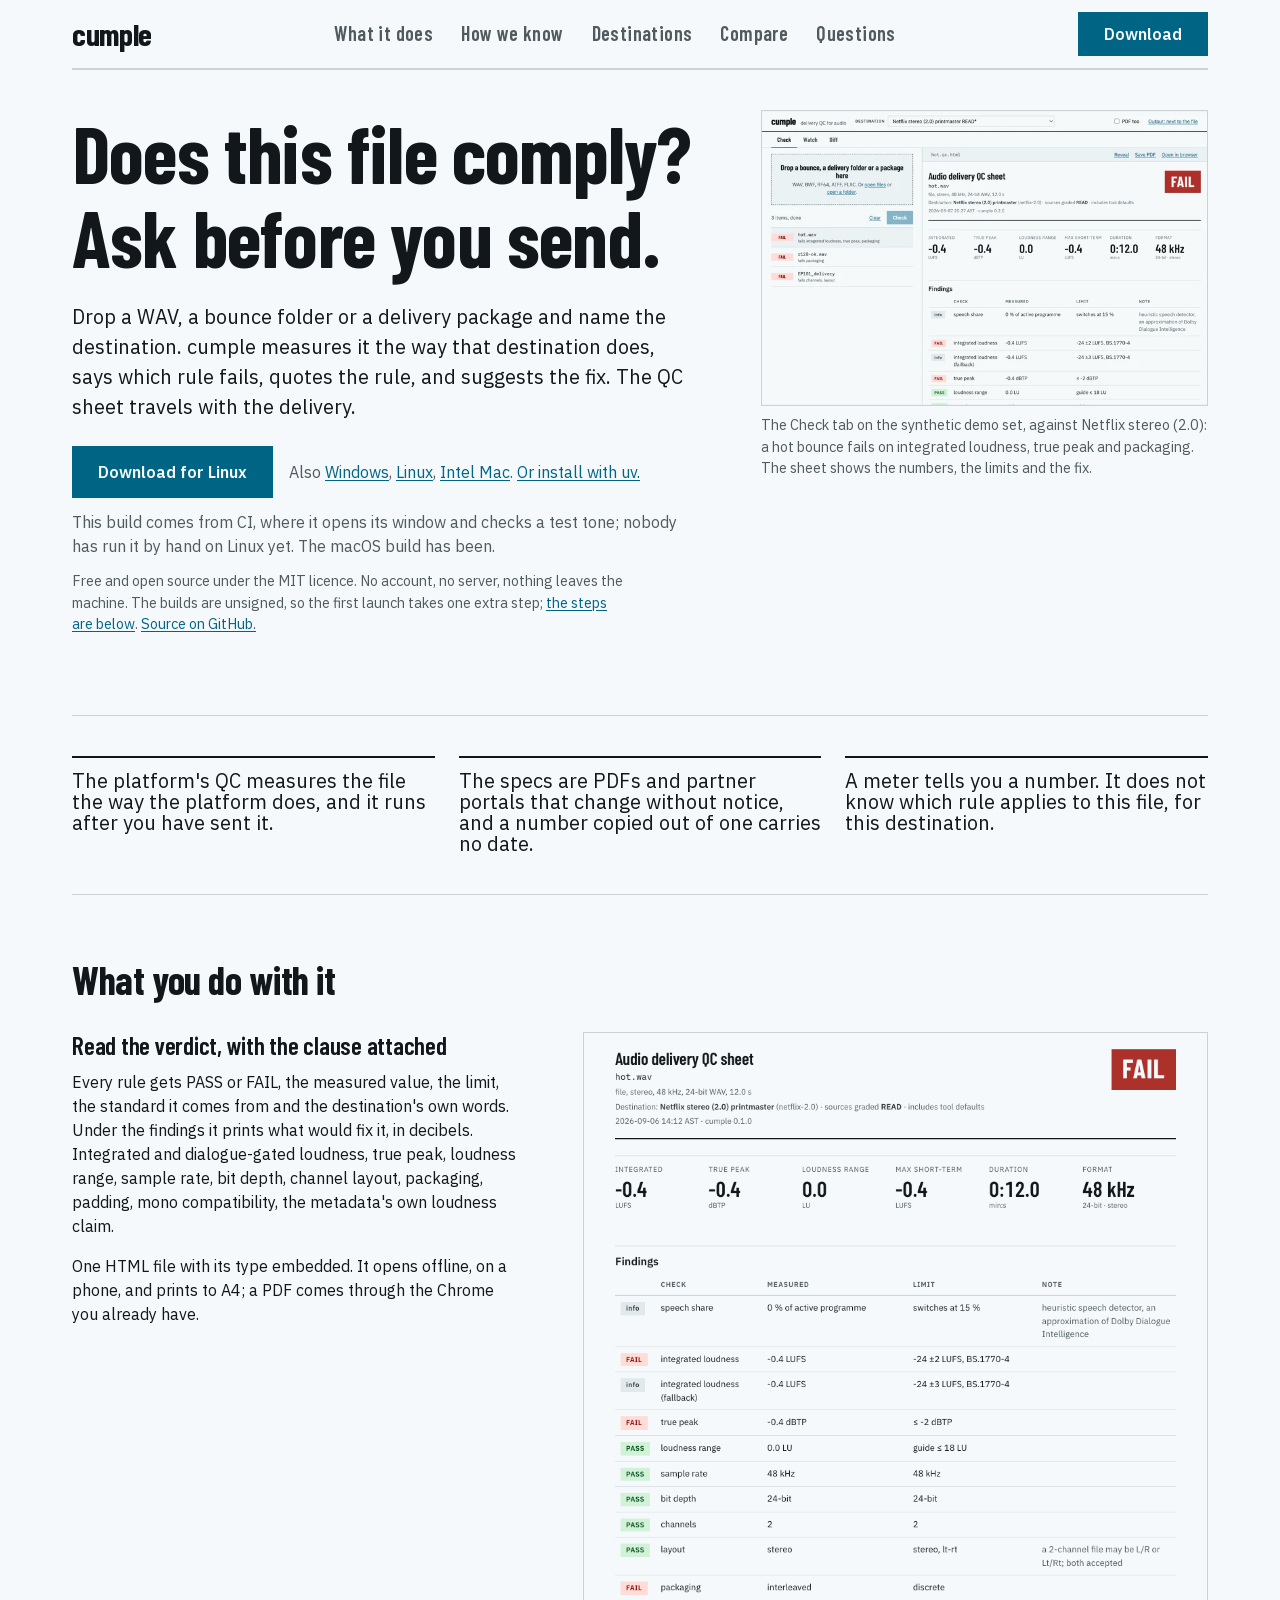
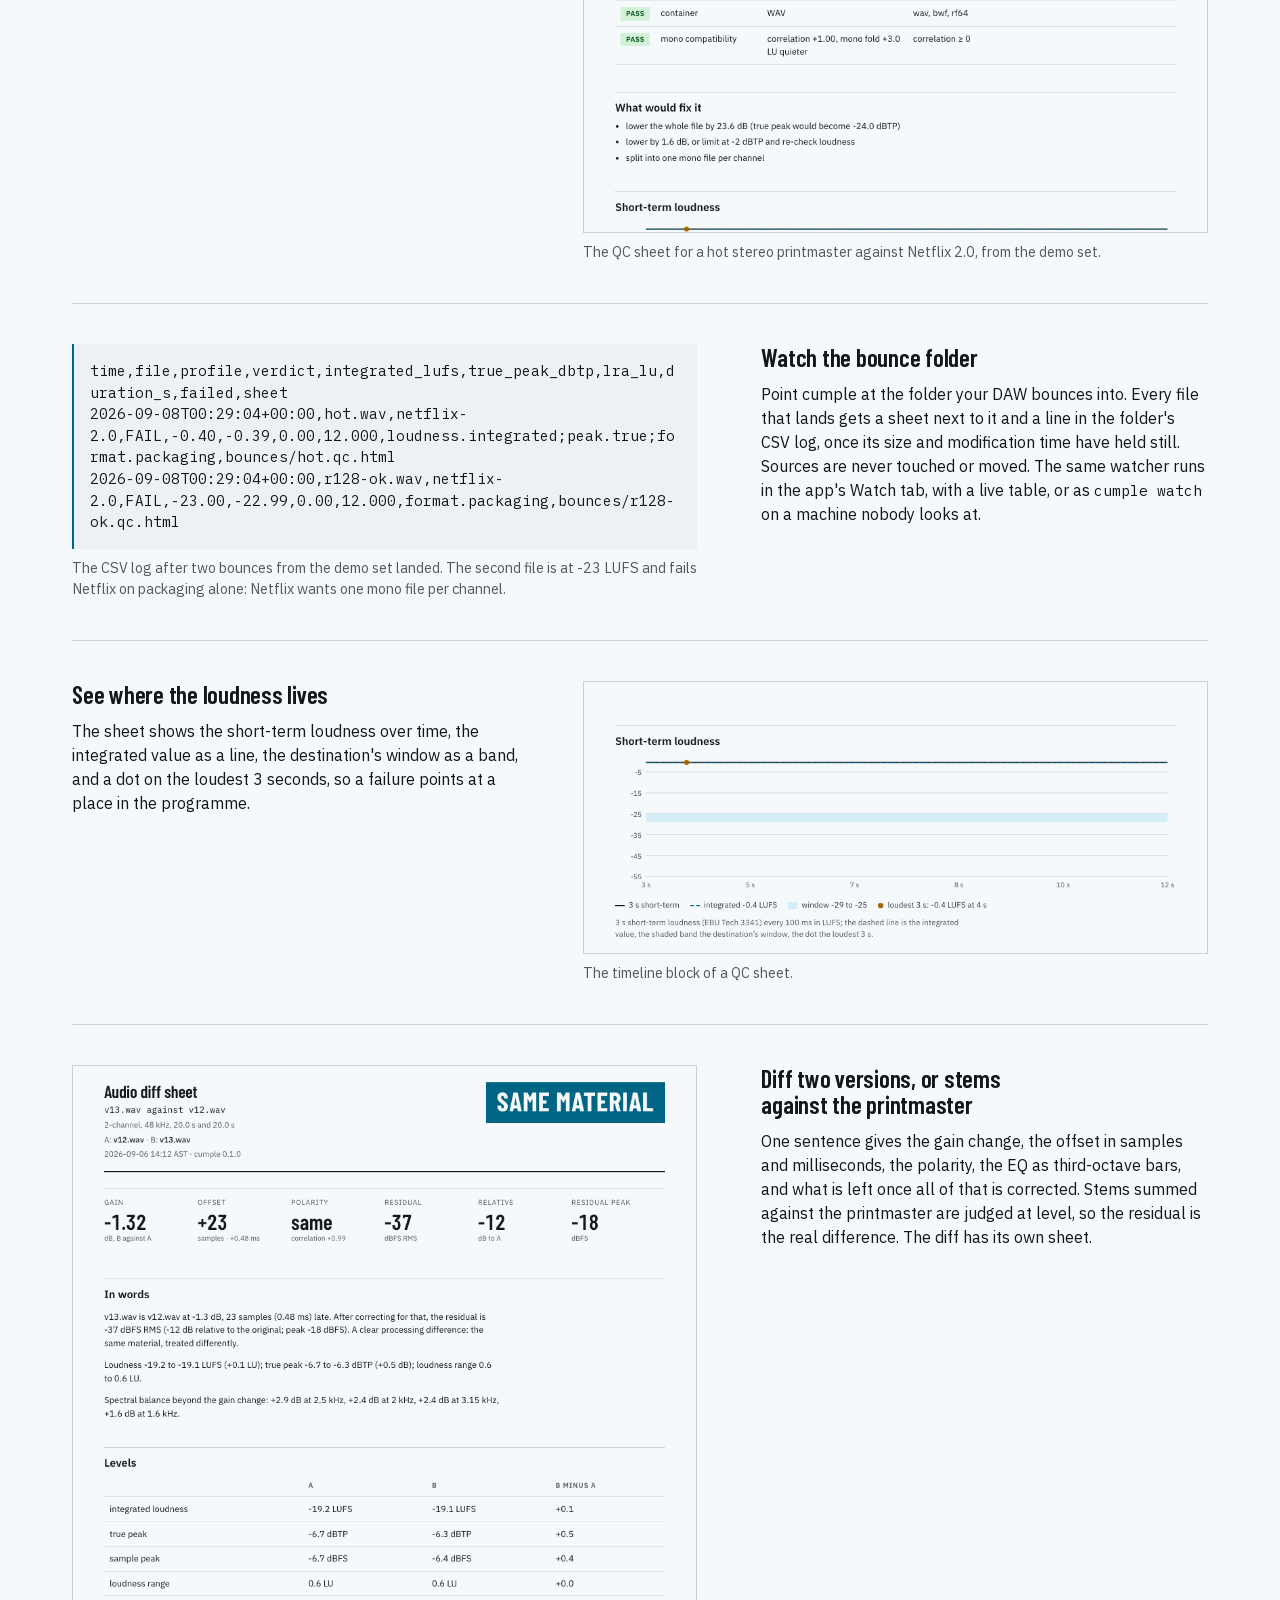
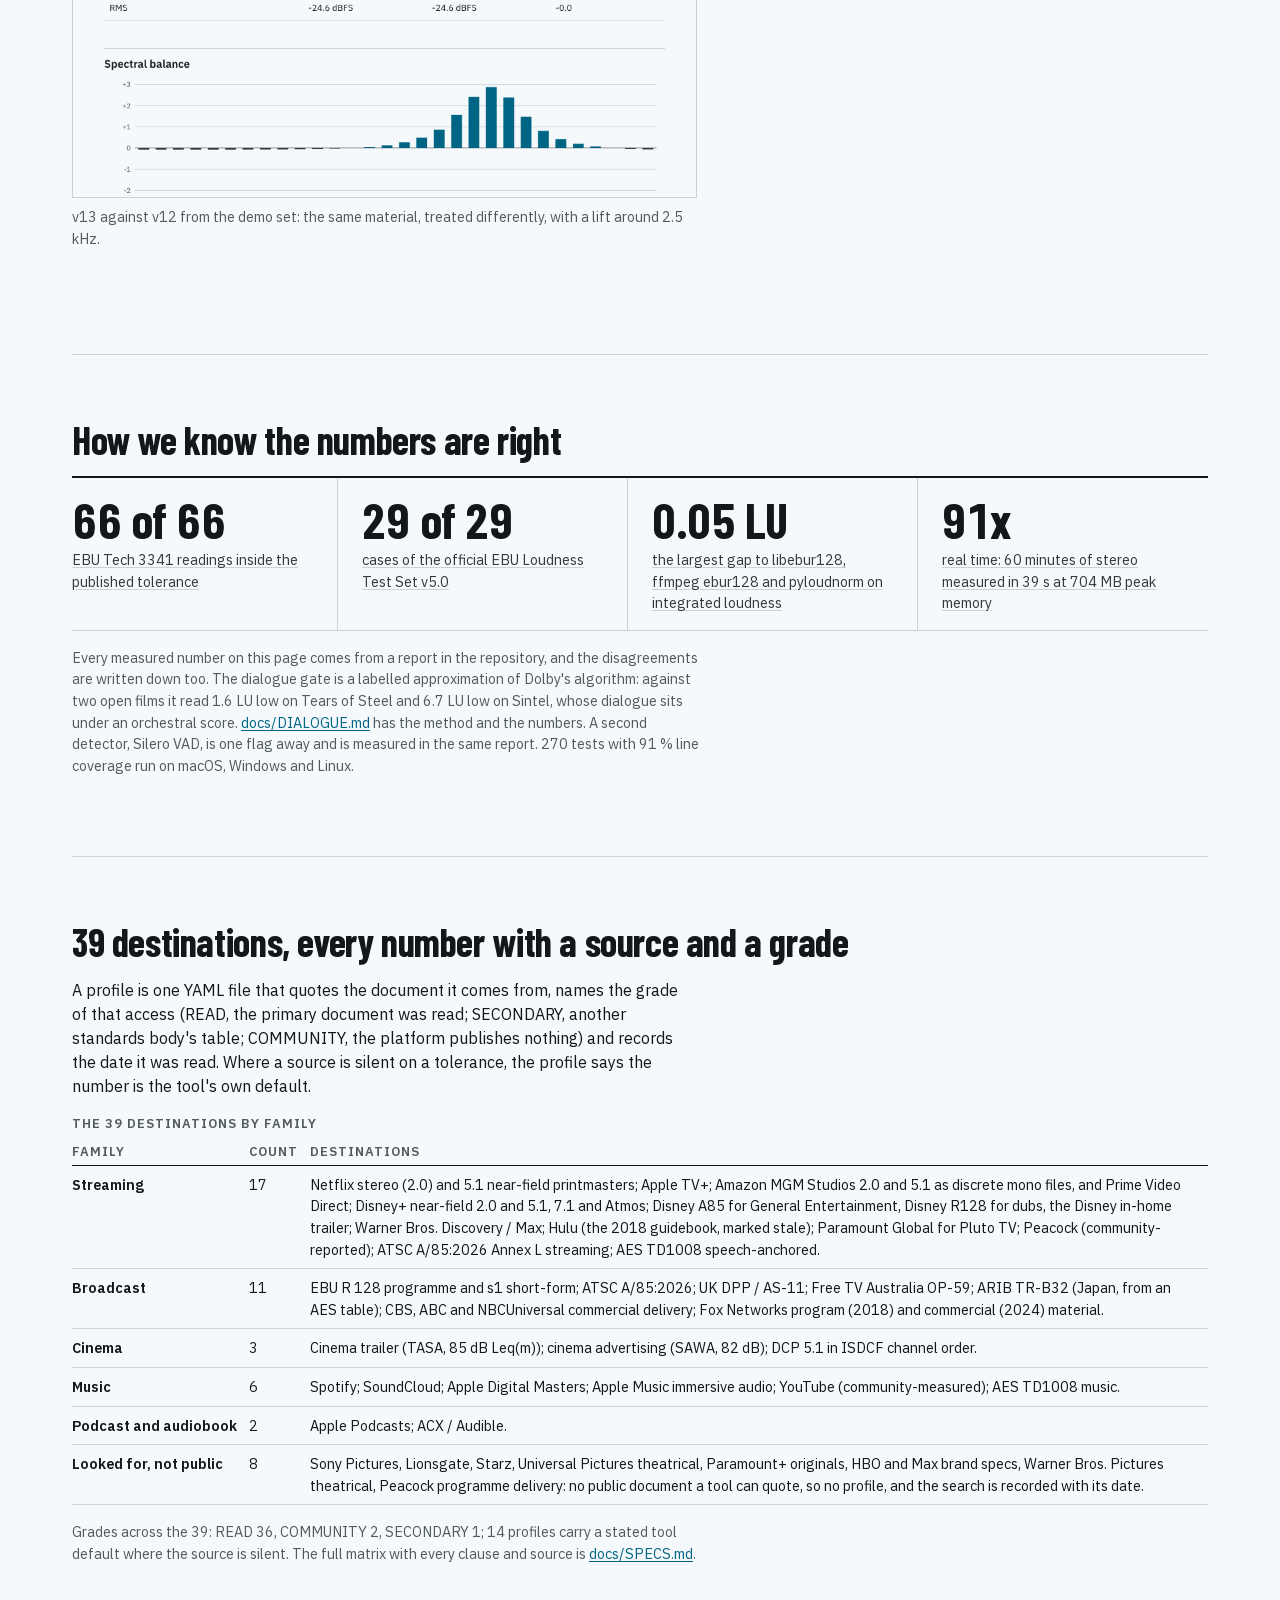
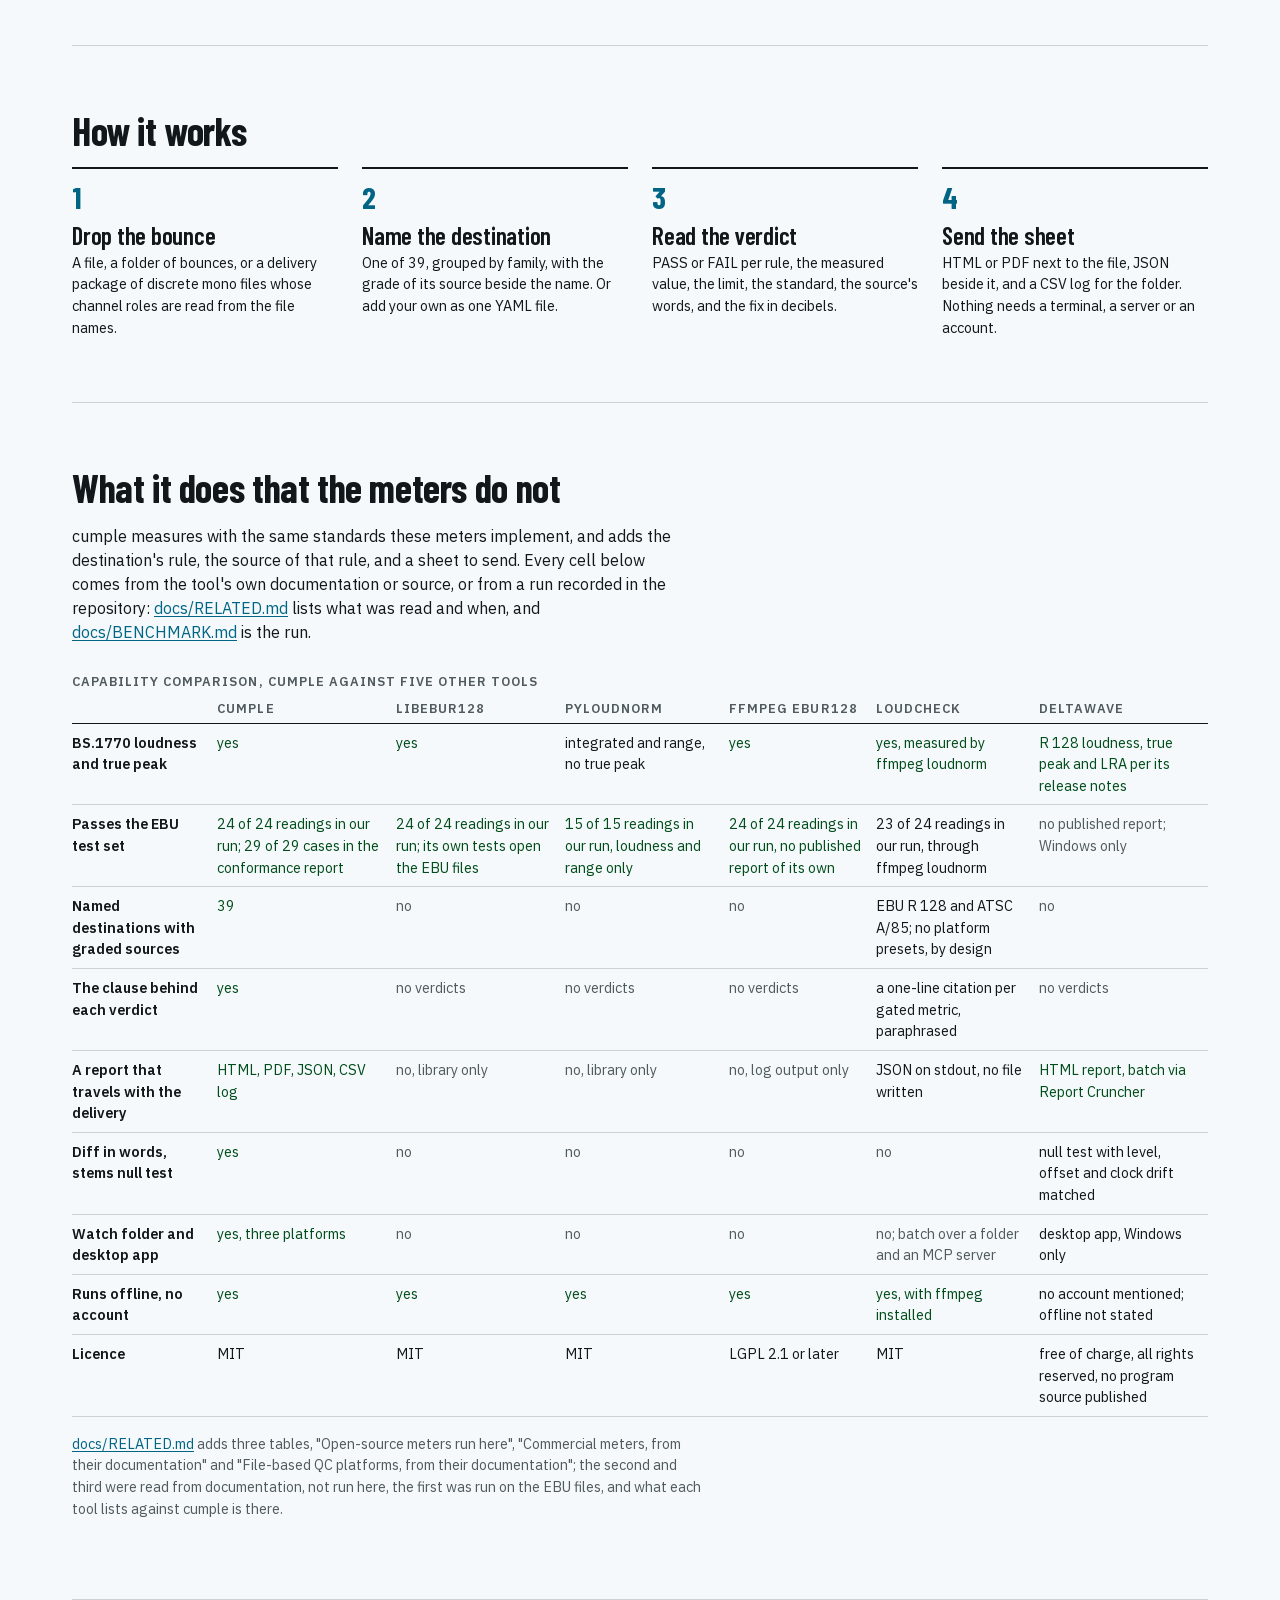
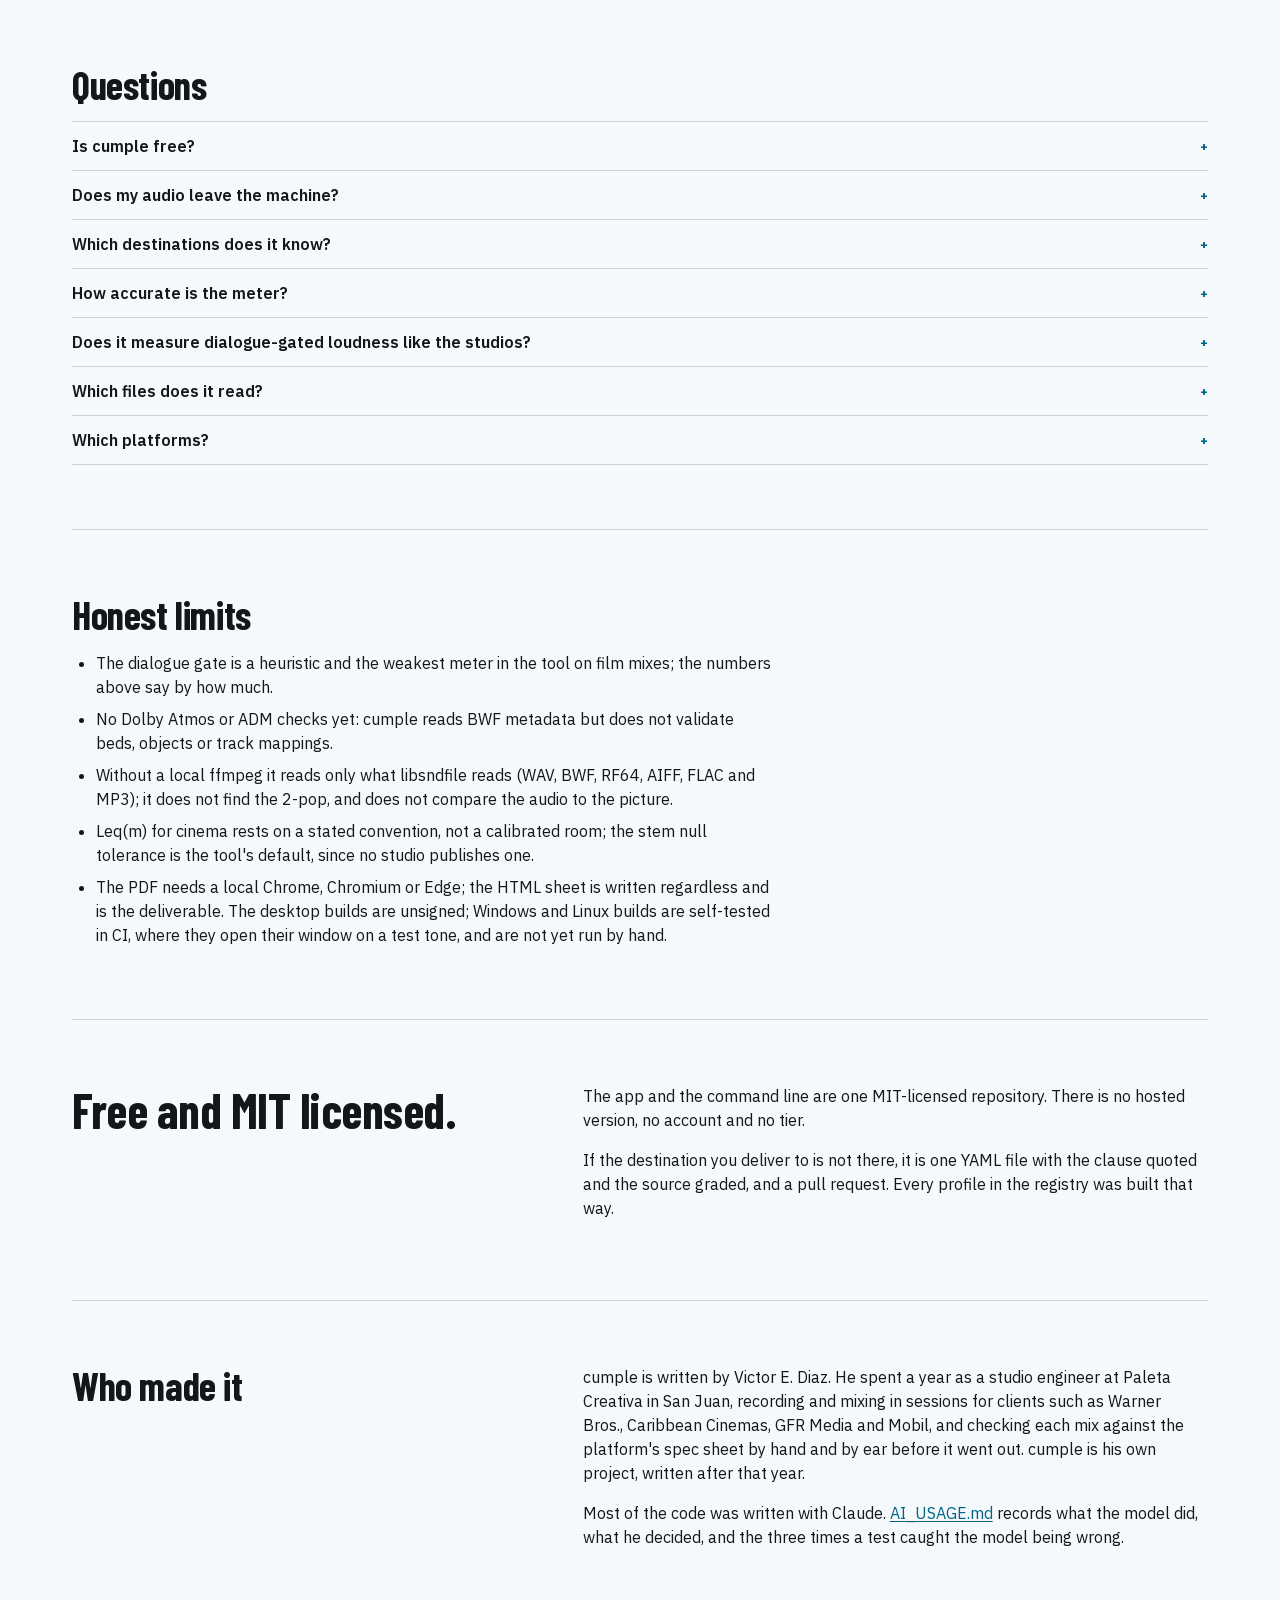
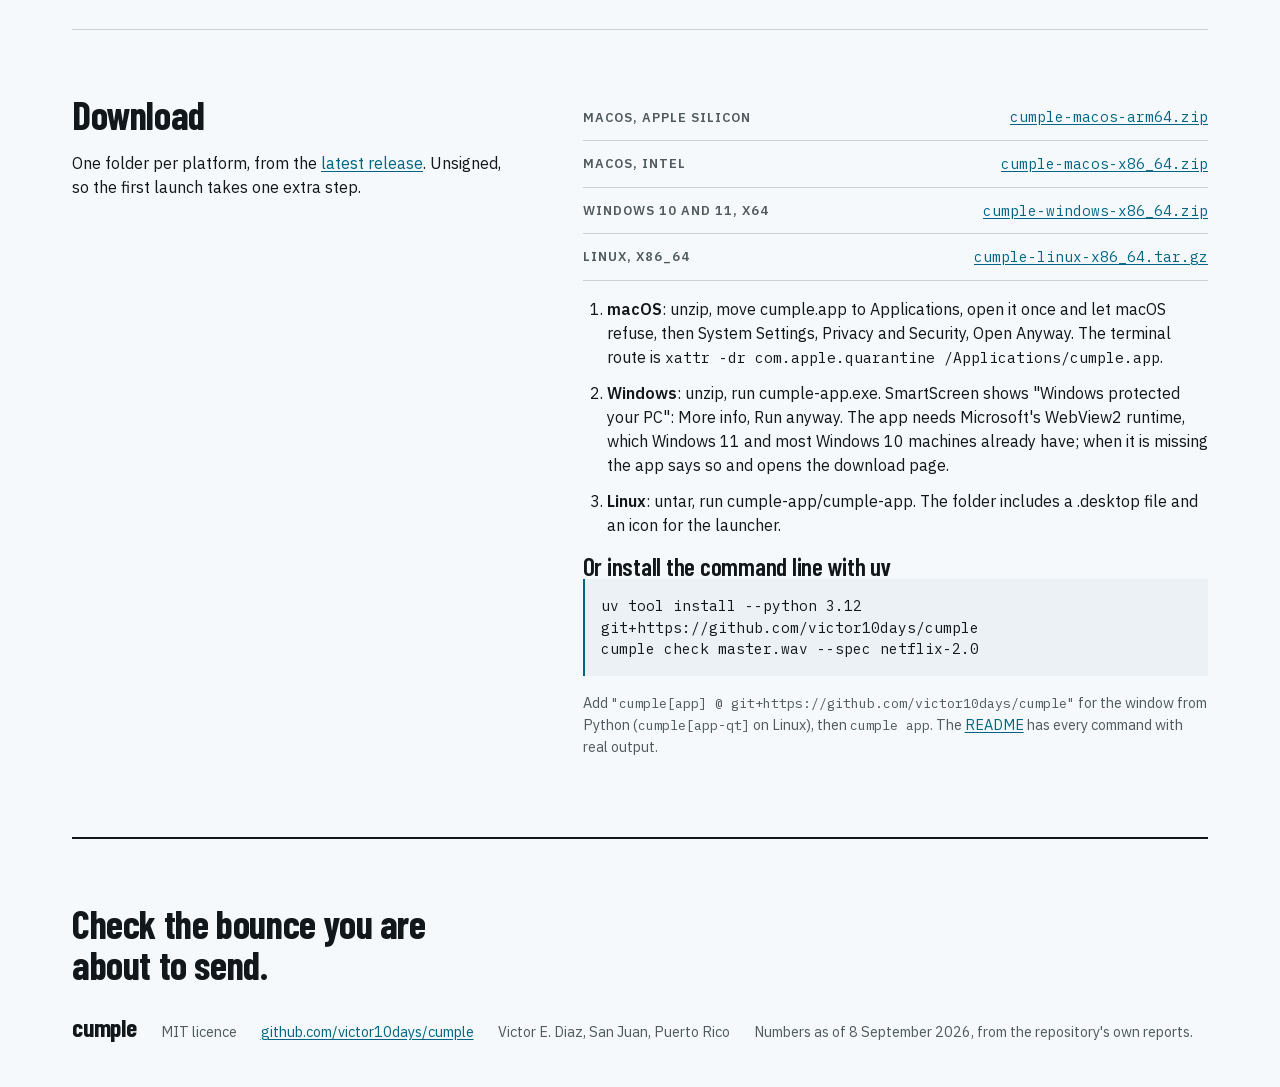
==== site/index.html @ 931f0029 "Port cathar's De-click and AR gap interpolator into the core as a streaming module whose f32 build m" ====
<!doctype html>
<html lang="en">
<head>
<meta charset="utf-8">
<meta name="viewport" content="width=device-width, initial-scale=1">
<title>cumple: delivery QC for audio</title>
<meta name="description" content="Delivery QC for audio: drop a bounce, name the destination, read the verdict with the clause attached. 39 destinations, a QC sheet, a watch folder, a diff.">
<link rel="canonical" href="https://cumple-uxa7.onrender.com/">
<meta property="og:type" content="website">
<meta property="og:site_name" content="cumple">
<meta property="og:locale" content="en">
<meta property="og:title" content="cumple: delivery QC for audio">
<meta property="og:description" content="Drop a bounce, name the destination, read the verdict with the clause attached. Free, MIT, for macOS, Windows and Linux.">
<meta property="og:url" content="https://cumple-uxa7.onrender.com/">
<meta property="og:image" content="https://cumple-uxa7.onrender.com/img/og-card.jpg">
<meta property="og:image:width" content="1200">
<meta property="og:image:height" content="630">
<meta property="og:image:alt" content="The cumple window with a QC sheet open, showing a FAIL stamp against Netflix stereo">
<meta name="twitter:card" content="summary_large_image">
<!-- theme-color is the sRGB of the paper token, oklch(98% 0.005 225); a meta tag cannot read a CSS variable. -->
<meta name="theme-color" content="#f5f9fb">
<link rel="icon" href="img/icon-32.png" type="image/png" sizes="32x32">
<link rel="icon" href="img/icon.png" type="image/png" sizes="512x512">
<link rel="apple-touch-icon" href="img/apple-touch-icon.png">
<link rel="stylesheet" href="tokens.css">
<link rel="preload" href="fonts/IBMPlexSans-Regular.woff2" as="font" type="font/woff2" crossorigin>
<link rel="preload" href="fonts/BarlowCondensed-Bold.woff2" as="font" type="font/woff2" crossorigin>
<style>
/* Hallmark · genre: modern-minimal · macrostructure: Workbench · theme: custom (cumple) · design-system: design.md
 * nav: N1b three-section (5 links · no dropdowns · always-solid, sticky · tabs in the app's rule-under treatment) · footer: Ft5 statement
 * enrichment: none (real screenshots) · contrast: pass (40-41) · honest: pass (46)
 * chrome: pass (47) · tokens: pass (48) · active: pass (26) · mobile: 320/375/414/768 · pre-emit critique: P4 H3 E4 S5 R3 V3 · 2026-09-10 */
@font-face { font-family: "Barlow Condensed"; font-weight: 600; font-style: normal; font-display: swap; src: url(fonts/BarlowCondensed-SemiBold.woff2) format("woff2"); }
@font-face { font-family: "Barlow Condensed"; font-weight: 700; font-style: normal; font-display: swap; src: url(fonts/BarlowCondensed-Bold.woff2) format("woff2"); }
@font-face { font-family: "IBM Plex Sans"; font-weight: 400; font-style: normal; font-display: swap; src: url(fonts/IBMPlexSans-Regular.woff2) format("woff2"); }
@font-face { font-family: "IBM Plex Sans"; font-weight: 600; font-style: normal; font-display: swap; src: url(fonts/IBMPlexSans-SemiBold.woff2) format("woff2"); }
@font-face { font-family: "IBM Plex Mono"; font-weight: 400; font-style: normal; font-display: swap; src: url(fonts/IBMPlexMono-Regular.woff2) format("woff2"); }

*, *::before, *::after { box-sizing: border-box; }
html { font-size: 16px; overflow-x: clip; scroll-behavior: smooth; }
body { margin: 0; overflow-x: clip; font-family: var(--font-body); font-size: var(--text-base); line-height: var(--lh-body); color: var(--color-ink); background: var(--color-paper); }
img { max-width: 100%; height: auto; display: block; }
a { color: var(--color-accent); text-decoration: underline; text-underline-offset: 2px; }
a:hover { color: var(--color-focus); }
a:active { color: var(--color-ink); }
:focus-visible { outline: 2px solid var(--color-focus); outline-offset: 2px; }
.skip { position: absolute; left: -9999px; top: 0; padding: var(--space-xs) var(--space-md); background: var(--color-paper); color: var(--color-accent); z-index: calc(var(--z-sticky) + 1); }
.skip:focus { left: 0; }
.vh { position: absolute; width: 1px; height: 1px; overflow: hidden; clip-path: inset(50%); white-space: nowrap; }
h1, h2, h3 { font-family: var(--font-display); font-weight: 700; font-style: normal; letter-spacing: -0.01em; line-height: var(--lh-tight); margin: 0; overflow-wrap: break-word; min-width: 0; text-wrap: balance; }
h1 { font-size: var(--text-display); }
h2 { font-size: var(--text-2xl); margin-bottom: var(--space-md); }
h3 { font-size: var(--text-lg); font-weight: 600; }
p { margin: 0 0 var(--space-md); max-width: 62ch; }
code, pre, .mono { font-family: var(--font-mono); font-size: 0.92em; }
code { overflow-wrap: anywhere; }
pre { margin: 0; padding: var(--space-md); background: var(--color-paper-2); border-left: var(--rule-thick) solid var(--color-accent); white-space: pre-wrap; overflow-wrap: anywhere; font-size: var(--text-sm); line-height: var(--lh-body); }
.wrap { --gutter: var(--space-lg); max-width: 74rem; margin: 0 auto; padding: 0 var(--gutter); }
section { padding: var(--space-2xl) 0; border-top: var(--rule-hair) solid var(--color-rule); }
section.tight { padding: var(--space-xl) 0; }
.lbl { font-weight: 600; font-size: var(--text-xs); letter-spacing: var(--track-label); text-transform: uppercase; color: var(--color-muted); }

/* The bar. --bar-h is its own height (one 44 px row, two below 56rem) so an anchor jump lands under it, not behind it. */
html { --bar-h: calc(44px + 2 * var(--space-sm) + var(--rule-hair)); scroll-padding-top: calc(var(--bar-h) + var(--space-md)); }
.nav { position: sticky; top: 0; z-index: var(--z-sticky); display: grid; grid-template-columns: auto minmax(0, 1fr) auto; grid-template-areas: "mark tabs btn"; align-items: center; column-gap: var(--space-lg); background: var(--color-paper); border-bottom: var(--rule-hair) solid var(--color-rule); }
.wordmark { font-family: var(--font-display); font-weight: 700; font-size: var(--text-xl); letter-spacing: -0.01em; color: var(--color-ink); text-decoration: none; }
.nav .wordmark { grid-area: mark; line-height: var(--lh-tight); margin: var(--space-sm) 0; }
.nav .btn { grid-area: btn; display: inline-flex; align-items: center; padding-top: 0; padding-bottom: 0; margin: var(--space-sm) 0; }
.tabs { grid-area: tabs; justify-self: center; align-self: stretch; max-width: 100%; display: flex; margin-bottom: calc(-1 * var(--rule-hair)); overflow-x: auto; scrollbar-width: none; }
.tabs::-webkit-scrollbar { display: none; }
.tabs ul { display: flex; gap: var(--space-2xs); margin: 0; padding: 0; list-style: none; }
.tabs li { display: flex; }
.tabs a { display: inline-flex; align-items: center; min-height: 44px; padding: 0 var(--space-sm); font-family: var(--font-display); font-weight: 600; font-size: var(--text-md); letter-spacing: 0.02em; line-height: var(--lh-tight); color: var(--color-muted); text-decoration: none; white-space: nowrap; border-bottom: var(--rule-thick) solid transparent; }
.tabs a:hover, .tabs a:active { color: var(--color-ink); }
.tabs a:focus-visible { outline-offset: -2px; }
.tabs a[aria-current] { color: var(--color-ink); border-bottom-color: var(--color-accent); }
.btn { display: inline-block; padding: var(--space-sm) var(--space-lg); min-height: 44px; border: var(--rule-thick) solid var(--color-accent); background: var(--color-accent); color: var(--color-accent-ink); font-weight: 600; text-decoration: none; white-space: nowrap; border-radius: var(--radius-none); }
.btn:hover { background: var(--color-focus); border-color: var(--color-focus); color: var(--color-accent-ink); }
.btn:active { background: var(--color-focus); border-color: var(--color-ink); color: var(--color-accent-ink); }

.hero { display: grid; grid-template-columns: minmax(0, 7fr) minmax(0, 5fr); gap: var(--space-2xl); align-items: start; padding: var(--space-xl) 0 var(--space-2xl); }
.hero h1 { margin-bottom: var(--space-lg); }
.lede { font-size: var(--text-md); max-width: 56ch; }
.cta { display: flex; flex-wrap: wrap; align-items: center; gap: var(--space-sm) var(--space-md); margin: var(--space-lg) 0 var(--space-sm); max-width: none; }
.also { color: var(--color-muted); }
.also a[href="#install"] { white-space: nowrap; }
.fine { color: var(--color-muted); font-size: var(--text-sm); }
figure { margin: 0; min-width: 0; }
.hero > *, .feature > *, .free > *, .two > * { min-width: 0; }
figure img { border: var(--rule-hair) solid var(--color-rule); }
figcaption { margin-top: var(--space-xs); color: var(--color-muted); font-size: var(--text-sm); }

.problems { list-style: none; margin: 0; padding: 0; display: grid; grid-template-columns: repeat(3, minmax(0, 1fr)); gap: var(--space-lg); }
.problems li { border-top: var(--rule-thick) solid var(--color-ink); padding-top: var(--space-sm); font-size: var(--text-md); line-height: var(--lh-tight); }

.feature { display: grid; grid-template-columns: minmax(0, 5fr) minmax(0, 7fr); gap: var(--space-2xl); align-items: start; padding: var(--space-xl) 0; border-top: var(--rule-hair) solid var(--color-rule); }
.feature.flip { grid-template-columns: minmax(0, 7fr) minmax(0, 5fr); }
.feature.flip .text { order: 2; }
.feature h3 { margin-bottom: var(--space-sm); }
.features > .feature:first-of-type { border-top: 0; padding-top: var(--space-md); }

/* The column gap sits outside each cell's right rule, so a figure keeps the same air on both sides of the divider it stands next to. */
.strip { display: grid; grid-template-columns: repeat(auto-fit, minmax(10rem, 1fr)); column-gap: var(--space-lg); border-top: var(--rule-thick) solid var(--color-ink); border-bottom: var(--rule-hair) solid var(--color-rule); }
.strip > div { padding: var(--space-md) var(--space-lg) var(--space-md) 0; border-right: var(--rule-hair) solid var(--color-rule); }
.strip > div:last-child { border-right: 0; }
.strip .big { display: block; font-family: var(--font-display); font-weight: 700; font-size: var(--text-3xl); line-height: var(--lh-tight); letter-spacing: -0.01em; font-variant-numeric: tabular-nums; overflow-wrap: break-word; min-width: 0; }
.strip .what { display: block; margin-top: var(--space-2xs); font-size: var(--text-sm); color: var(--color-ink-2); }
.strip a { color: inherit; text-decoration: none; }
.strip a .what { text-decoration: underline; text-underline-offset: 2px; text-decoration-color: var(--color-rule); }
.strip a:hover .big { color: var(--color-accent); }
.strip a:hover .what { text-decoration-color: var(--color-accent); }
.note { color: var(--color-muted); font-size: var(--text-sm); margin-top: var(--space-md); max-width: 70ch; }

table { width: 100%; border-collapse: collapse; margin-top: var(--space-sm); font-size: var(--text-sm); }
table caption { text-align: left; padding-bottom: var(--space-2xs); }
th { text-align: left; font-weight: 600; font-size: var(--text-xs); letter-spacing: var(--track-label); text-transform: uppercase; color: var(--color-muted); border-bottom: var(--rule-hair) solid var(--color-ink); padding: var(--space-2xs) var(--space-sm) var(--space-2xs) 0; vertical-align: bottom; }
td { border-bottom: var(--rule-hair) solid var(--color-rule); padding: var(--space-xs) var(--space-sm) var(--space-xs) 0; vertical-align: top; overflow-wrap: anywhere; }
td.num { font-family: var(--font-mono); font-variant-numeric: tabular-nums; white-space: nowrap; }
td.fam { font-weight: 600; white-space: nowrap; }
table.compare th[scope="row"] { font-weight: 600; font-size: var(--text-sm); letter-spacing: normal; text-transform: none; color: var(--color-ink); border-bottom: var(--rule-hair) solid var(--color-rule); padding: var(--space-xs) var(--space-sm) var(--space-xs) 0; vertical-align: top; text-align: left; }
table.compare td.yes { color: var(--color-pass-ink); }
table.compare td.no { color: var(--color-muted); }
.scroll { overflow-x: auto; }
.scroll td, .scroll th { overflow-wrap: normal; }

.steps { list-style: none; margin: 0; padding: 0; display: grid; grid-template-columns: repeat(4, minmax(0, 1fr)); gap: var(--space-lg); counter-reset: step; }
.steps li { border-top: var(--rule-thick) solid var(--color-ink); padding-top: var(--space-sm); }
.steps li::before { counter-increment: step; content: counter(step); display: block; font-family: var(--font-display); font-weight: 700; font-size: var(--text-xl); line-height: var(--lh-tight); color: var(--color-accent); margin-bottom: var(--space-xs); }
.steps h3 { margin-bottom: var(--space-2xs); }
.steps p { font-size: var(--text-sm); margin: 0; }

.faq details { border-top: var(--rule-hair) solid var(--color-rule); }
.faq details:last-child { border-bottom: var(--rule-hair) solid var(--color-rule); }
.faq summary { cursor: pointer; font-weight: 600; list-style: none; display: flex; align-items: center; justify-content: space-between; gap: var(--space-md); padding: var(--space-sm) 0; }
.faq summary::-webkit-details-marker { display: none; }
.faq summary::after { content: "+" / ""; font-family: var(--font-display); font-weight: 600; color: var(--color-accent); flex: 0 0 auto; }
.faq details[open] summary::after { content: "\2212" / ""; }
.faq details p { margin: 0 0 var(--space-sm); }

.limits { margin: 0; padding-left: var(--space-lg); max-width: 70ch; }
.limits li { margin-bottom: var(--space-xs); }
.free { display: grid; grid-template-columns: 5fr 7fr; gap: var(--space-2xl); align-items: start; }
.free h2 { font-size: var(--text-3xl); }
.two { display: grid; grid-template-columns: 5fr 7fr; gap: var(--space-2xl); align-items: start; }
.dl { list-style: none; margin: 0 0 var(--space-md); padding: 0; }
.dl li { border-bottom: var(--rule-hair) solid var(--color-rule); display: flex; align-items: center; justify-content: space-between; gap: var(--space-md); flex-wrap: wrap; }
.dl a { font-family: var(--font-mono); font-size: var(--text-sm); padding: var(--space-sm) 0; overflow-wrap: anywhere; }
.dl .lbl { align-self: center; }
.firstrun { padding-left: var(--space-lg); }
.firstrun li { margin-bottom: var(--space-sm); }

.foot { border-top: var(--rule-thick) solid var(--color-ink); padding: var(--space-2xl) 0 var(--space-xl); }
.statement { font-family: var(--font-display); font-weight: 700; font-size: var(--text-2xl); line-height: var(--lh-tight); letter-spacing: -0.01em; margin-bottom: var(--space-lg); max-width: 24ch; overflow-wrap: break-word; min-width: 0; }
.foot-row { display: flex; flex-wrap: wrap; gap: var(--space-md) var(--space-lg); align-items: baseline; color: var(--color-muted); font-size: var(--text-sm); }
.foot-row .wordmark { font-size: var(--text-lg); }

@media (max-width: 56rem) {
  html { --bar-h: calc(2 * 44px + 2 * var(--space-xs) + var(--rule-hair)); }
  .nav { grid-template-columns: minmax(0, 1fr) auto; grid-template-areas: "mark btn" "tabs tabs"; margin: 0 calc(-1 * var(--gutter)); padding: 0 var(--gutter); }
  .nav .wordmark, .nav .btn { margin: var(--space-xs) 0; }
  .tabs { justify-self: stretch; max-width: none; margin-left: calc(-1 * var(--gutter)); margin-right: calc(-1 * var(--gutter)); padding: 0 var(--gutter) 0 calc(var(--gutter) - var(--space-sm)); scroll-padding-inline: var(--gutter); }
  .hero, .feature, .feature.flip, .free, .two { grid-template-columns: minmax(0, 1fr); gap: var(--space-lg); }
  .feature.flip .text { order: 0; }
  .problems, .steps { grid-template-columns: minmax(0, 1fr); }
  .scroll table { width: max-content; min-width: 100%; }
  section { padding: var(--space-xl) 0; }
}
@media (max-width: 40rem) {
  .wrap { --gutter: var(--space-md); }
  .strip { grid-template-columns: repeat(2, minmax(0, 1fr)); column-gap: var(--space-md); }
  .strip > div { padding-right: var(--space-md); }
  .strip > div:nth-child(2n) { border-right: 0; }
  .strip .big { font-size: var(--text-2xl); }
  .scroll table caption { max-width: calc(100vw - 2rem); }
  table.stack thead { display: none; }
  table.stack tr { display: block; padding: var(--space-xs) 0; border-bottom: var(--rule-hair) solid var(--color-rule); }
  table.stack td { display: block; border: 0; padding: var(--space-3xs) 0; }
  table.stack td[data-h]::before { content: attr(data-h); display: block; font-size: var(--text-xs); letter-spacing: var(--track-label); text-transform: uppercase; color: var(--color-muted); }
}
@media (prefers-reduced-motion: reduce) { html { scroll-behavior: auto; } }
</style>
<script type="application/ld+json">
{
  "@context": "https://schema.org",
  "@type": "SoftwareApplication",
  "name": "cumple",
  "description": "Delivery QC for audio: drop a bounce, name the destination, read the verdict with the clause attached. 39 destinations, a QC sheet, a watch folder, a diff.",
  "applicationCategory": "MultimediaApplication",
  "operatingSystem": ["macOS", "Windows", "Linux"],
  "softwareVersion": "0.2.1",
  "dateModified": "2026-09-08",
  "url": "https://cumple-uxa7.onrender.com/",
  "sameAs": "https://github.com/victor10days/cumple",
  "downloadUrl": "https://github.com/victor10days/cumple/releases/latest",
  "image": "https://cumple-uxa7.onrender.com/img/og-card.jpg",
  "screenshot": "https://cumple-uxa7.onrender.com/img/app-window.png",
  "license": "https://opensource.org/license/mit",
  "isAccessibleForFree": true,
  "offers": { "@type": "Offer", "price": "0", "priceCurrency": "USD", "availability": "https://schema.org/InStock", "url": "https://github.com/victor10days/cumple/releases/latest" },
  "author": { "@type": "Person", "name": "Victor E. Diaz", "url": "https://github.com/victor10days" },
  "featureList": [
    "Measures loudness, true peak and format against 39 named destinations with graded, quoted sources",
    "Writes a one-page QC sheet that travels with the delivery",
    "Watches a bounce folder and checks every file that lands",
    "Diffs two versions in words and null-tests stems against the printmaster"
  ]
}
</script>
<script type="application/ld+json">
{
  "@context": "https://schema.org",
  "@type": "FAQPage",
  "mainEntity": [
    { "@type": "Question", "name": "Is cumple free?", "acceptedAnswer": { "@type": "Answer", "text": "Yes. MIT licence, no account, no server, no tier. The app and the command line are the same code, in one repository." } },
    { "@type": "Question", "name": "Does my audio leave the machine?", "acceptedAnswer": { "@type": "Answer", "text": "No. Nothing is uploaded. The only external programs cumple runs are already on the machine: Chrome, Chromium or Edge to print a PDF, and ffmpeg and ffprobe, when they are installed, to decode a compressed delivery." } },
    { "@type": "Question", "name": "Which destinations does it know?", "acceptedAnswer": { "@type": "Answer", "text": "39, each with the grade of its source and the date the source was read. A destination you add is one YAML file in your config folder, and a pull request if you want everyone to have it." } },
    { "@type": "Question", "name": "How accurate is the meter?", "acceptedAnswer": { "@type": "Answer", "text": "All 29 cases of the official EBU Loudness Test Set pass, with 66 of 66 Tech 3341 readings inside the published tolerance, and integrated loudness lands within 0.05 LU of libebur128, ffmpeg and pyloudnorm on the same files. The reports are in the repository and a script regenerates them." } },
    { "@type": "Question", "name": "Does it measure dialogue-gated loudness like the studios?", "acceptedAnswer": { "@type": "Answer", "text": "Approximately. Netflix, Amazon and Disney gate on dialogue with a Dolby algorithm nobody outside Dolby can run. cumple uses a heuristic speech detector, labelled as such on every sheet, that read 1.6 and 6.7 LU low on two open films; the full-programme value is always shown beside it, and Netflix's own fallback rule is applied before anything is flagged." } },
    { "@type": "Question", "name": "Which files does it read?", "acceptedAnswer": { "@type": "Answer", "text": "WAV, BWF, RF64, AIFF, FLAC and MP3, mono to 7.1 and packages of discrete mono files. With a local ffmpeg it also decodes AAC, AC-3 and E-AC-3 and the audio of MXF, MOV and MP4 files that carry one audio stream, and the report names the decoder; diff and fix still need PCM files. No Dolby Atmos or ADM checks yet." } },
    { "@type": "Question", "name": "Which platforms?", "acceptedAnswer": { "@type": "Answer", "text": "macOS on Apple silicon and Intel, Windows 10 and 11 on x64, Linux on x86_64. The builds come from CI and are unsigned; the macOS build is the one exercised by hand so far, and the Windows and Linux builds open their window and check a test tone in CI. Any machine with Python 3.12 can install the command line with uv." } }
  ]
}
</script>
</head>
<body>
<a class="skip" href="#main">Skip to content</a>
<div class="wrap">

<header class="nav" id="top">
  <a class="wordmark" href="#main">cumple</a>
  <nav class="tabs" aria-label="Sections">
    <ul>
      <li><a href="#features">What it does</a></li>
      <li><a href="#proof">How we know</a></li>
      <li><a href="#destinations">Destinations</a></li>
      <li><a href="#compare">Compare</a></li>
      <li><a href="#questions">Questions</a></li>
    </ul>
  </nav>
  <a class="btn" href="#download">Download</a>
</header>

<main id="main">

<section class="hero" aria-labelledby="hero-title">
  <div class="hero-text">
    <h1 id="hero-title">Does this file comply? Ask before you send.</h1>
    <p class="lede">Drop a WAV, a bounce folder or a delivery package and name the destination. cumple measures it the way that destination does, says which rule fails, quotes the rule, and suggests the fix. The QC sheet travels with the delivery.</p>
    <p class="cta">
      <a id="dl" class="btn" href="https://github.com/victor10days/cumple/releases/latest/download/cumple-macos-arm64.zip">Download for macOS</a>
      <span class="also">Also <a href="https://github.com/victor10days/cumple/releases/latest/download/cumple-windows-x86_64.zip">Windows</a>, <a href="https://github.com/victor10days/cumple/releases/latest/download/cumple-linux-x86_64.tar.gz">Linux</a>, <a href="https://github.com/victor10days/cumple/releases/latest/download/cumple-macos-x86_64.zip">Intel Mac</a>. <a href="#install">Or install with uv.</a></span>
    </p>
    <p class="fine">Free and open source under the MIT licence. No account, no server, nothing leaves the machine. The builds are unsigned, so the first launch takes one extra step; <a href="#download">the steps are below</a>. <a href="https://github.com/victor10days/cumple">Source on GitHub.</a></p>
  </div>
  <figure class="hero-fig">
    <picture>
      <source type="image/webp" srcset="img/app-window-720.webp 720w, img/app-window-1180.webp 1180w, img/app-window.webp 2360w" sizes="(min-width: 74rem) 447px, (min-width: 56rem) 33vw, calc(100vw - 3rem)">
      <img src="img/app-window.png" width="2360" height="1560" fetchpriority="high" decoding="async" alt="The cumple window: the Check tab with three queued items, two bounces and a delivery package, each with its verdict, and the QC sheet open on the right with a FAIL stamp">
    </picture>
    <figcaption>The Check tab on the synthetic demo set, against Netflix stereo (2.0): a hot bounce fails on integrated loudness, true peak and packaging. The sheet shows the numbers, the limits and the fix.</figcaption>
  </figure>
</section>

<section class="tight">
  <ul class="problems">
    <li>The platform's QC measures the file the way the platform does, and it runs after you have sent it.</li>
    <li>The specs are PDFs and partner portals that change without notice, and a number copied out of one carries no date.</li>
    <li>A meter tells you a number. It does not know which rule applies to this file, for this destination.</li>
  </ul>
</section>

<section class="features" aria-labelledby="features">
  <h2 id="features">What you do with it</h2>

  <div class="feature">
    <div class="text">
      <h3>Read the verdict, with the clause attached</h3>
      <p>Every rule gets PASS or FAIL, the measured value, the limit, the standard it comes from and the destination's own words. Under the findings it prints what would fix it, in decibels. Integrated and dialogue-gated loudness, true peak, loudness range, sample rate, bit depth, channel layout, packaging, padding, mono compatibility, the metadata's own loudness claim.</p>
      <p>One HTML file with its type embedded. It opens offline, on a phone, and prints to A4; a PDF comes through the Chrome you already have.</p>
    </div>
    <figure>
      <picture>
        <source type="image/webp" srcset="img/qc-sheet.webp">
        <img src="img/qc-sheet.png" width="920" height="1180" loading="lazy" decoding="async" alt="A cumple QC sheet: a stereo printmaster failing Netflix on integrated loudness and true peak, with the measured values, the limits and what would fix it">
      </picture>
      <figcaption>The QC sheet for a hot stereo printmaster against Netflix 2.0, from the demo set.</figcaption>
    </figure>
  </div>

  <div class="feature flip">
    <div class="text">
      <h3>Watch the bounce folder</h3>
      <p>Point cumple at the folder your DAW bounces into. Every file that lands gets a sheet next to it and a line in the folder's CSV log, once its size and modification time have held still. Sources are never touched or moved. The same watcher runs in the app's Watch tab, with a live table, or as <code>cumple watch</code> on a machine nobody looks at.</p>
    </div>
    <figure>
<pre>time,file,profile,verdict,integrated_lufs,true_peak_dbtp,lra_lu,duration_s,failed,sheet
2026-09-08T00:29:04+00:00,hot.wav,netflix-2.0,FAIL,-0.40,-0.39,0.00,12.000,loudness.integrated;peak.true;format.packaging,bounces/hot.qc.html
2026-09-08T00:29:04+00:00,r128-ok.wav,netflix-2.0,FAIL,-23.00,-22.99,0.00,12.000,format.packaging,bounces/r128-ok.qc.html</pre>
      <figcaption>The CSV log after two bounces from the demo set landed. The second file is at -23 LUFS and fails Netflix on packaging alone: Netflix wants one mono file per channel.</figcaption>
    </figure>
  </div>

  <div class="feature">
    <div class="text">
      <h3>See where the loudness lives</h3>
      <p>The sheet shows the short-term loudness over time, the integrated value as a line, the destination's window as a band, and a dot on the loudest 3 seconds, so a failure points at a place in the programme.</p>
    </div>
    <figure>
      <picture>
        <source type="image/webp" srcset="img/qc-timeline.webp">
        <img src="img/qc-timeline.png" width="920" height="400" loading="lazy" decoding="async" alt="The short-term loudness timeline from a QC sheet: the 3 second short-term loudness over time, the integrated value as a dashed line, the destination's window as a shaded band, and a dot on the loudest 3 seconds">
      </picture>
      <figcaption>The timeline block of a QC sheet.</figcaption>
    </figure>
  </div>

  <div class="feature flip">
    <div class="text">
      <h3>Diff two versions, or stems against the printmaster</h3>
      <p>One sentence gives the gain change, the offset in samples and milliseconds, the polarity, the EQ as third-octave bars, and what is left once all of that is corrected. Stems summed against the printmaster are judged at level, so the residual is the real difference. The diff has its own sheet.</p>
    </div>
    <figure>
      <picture>
        <source type="image/webp" srcset="img/diff-sheet.webp">
        <img src="img/diff-sheet.png" width="920" height="1080" loading="lazy" decoding="async" alt="A cumple diff sheet: the gain, offset and residual numbers, the levels of both files, and third-octave bars with a lift in the upper mids">
      </picture>
      <figcaption>v13 against v12 from the demo set: the same material, treated differently, with a lift around 2.5 kHz.</figcaption>
    </figure>
  </div>
</section>

<section aria-labelledby="proof">
  <h2 id="proof">How we know the numbers are right</h2>
  <div class="strip">
    <div><a href="https://github.com/victor10days/cumple/blob/main/docs/CONFORMANCE.md"><span class="big">66 of 66</span> <span class="what">EBU Tech 3341 readings inside the published tolerance</span></a></div>
    <div><a href="https://github.com/victor10days/cumple/blob/main/docs/CONFORMANCE.md"><span class="big">29 of 29</span> <span class="what">cases of the official EBU Loudness Test Set v5.0</span></a></div>
    <div><a href="https://github.com/victor10days/cumple/blob/main/docs/BENCHMARK.md"><span class="big">0.05 LU</span> <span class="what">the largest gap to libebur128, ffmpeg ebur128 and pyloudnorm on integrated loudness</span></a></div>
    <div><a href="https://github.com/victor10days/cumple/blob/main/docs/PERF.md" aria-label="91 times real time: 60 minutes of stereo measured in 39 seconds at 704 MB peak memory"><span class="big">91x</span> <span class="what">real time: 60 minutes of stereo measured in 39 s at 704 MB peak memory</span></a></div>
  </div>
  <p class="note">Every measured number on this page comes from a report in the repository, and the disagreements are written down too. The dialogue gate is a labelled approximation of Dolby's algorithm: against two open films it read 1.6 LU low on Tears of Steel and 6.7 LU low on Sintel, whose dialogue sits under an orchestral score. <a href="https://github.com/victor10days/cumple/blob/main/docs/DIALOGUE.md">docs/DIALOGUE.md</a> has the method and the numbers. A second detector, Silero VAD, is one flag away and is measured in the same report. 270 tests with 91 % line coverage run on macOS, Windows and Linux.</p>
</section>

<section aria-labelledby="destinations">
  <h2 id="destinations"><span data-count="39">39 destinations</span>, every number with a source and a grade</h2>
  <p>A profile is one YAML file that quotes the document it comes from, names the grade of that access (READ, the primary document was read; SECONDARY, another standards body's table; COMMUNITY, the platform publishes nothing) and records the date it was read. Where a source is silent on a tolerance, the profile says the number is the tool's own default.</p>
  <table class="stack destinations">
    <caption class="lbl">The 39 destinations by family</caption>
    <thead><tr><th scope="col">Family</th><th scope="col">Count</th><th scope="col">Destinations</th></tr></thead>
    <tbody>
      <tr><td class="fam" data-h="Family">Streaming</td><td class="num" data-h="Count">17</td><td data-h="Destinations">Netflix stereo (2.0) and 5.1 near-field printmasters; Apple TV+; Amazon MGM Studios 2.0 and 5.1 as discrete mono files, and Prime Video Direct; Disney+ near-field 2.0 and 5.1, 7.1 and Atmos; Disney A85 for General Entertainment, Disney R128 for dubs, the Disney in-home trailer; Warner Bros. Discovery / Max; Hulu (the 2018 guidebook, marked stale); Paramount Global for Pluto TV; Peacock (community-reported); ATSC A/85:2026 Annex L streaming; AES TD1008 speech-anchored.</td></tr>
      <tr><td class="fam" data-h="Family">Broadcast</td><td class="num" data-h="Count">11</td><td data-h="Destinations">EBU R 128 programme and s1 short-form; ATSC A/85:2026; UK DPP / AS-11; Free TV Australia OP-59; ARIB TR-B32 (Japan, from an AES table); CBS, ABC and NBCUniversal commercial delivery; Fox Networks program (2018) and commercial (2024) material.</td></tr>
      <tr><td class="fam" data-h="Family">Cinema</td><td class="num" data-h="Count">3</td><td data-h="Destinations">Cinema trailer (TASA, 85 dB Leq(m)); cinema advertising (SAWA, 82 dB); DCP 5.1 in ISDCF channel order.</td></tr>
      <tr><td class="fam" data-h="Family">Music</td><td class="num" data-h="Count">6</td><td data-h="Destinations">Spotify; SoundCloud; Apple Digital Masters; Apple Music immersive audio; YouTube (community-measured); AES TD1008 music.</td></tr>
      <tr><td class="fam" data-h="Family">Podcast and audiobook</td><td class="num" data-h="Count">2</td><td data-h="Destinations">Apple Podcasts; ACX / Audible.</td></tr>
      <tr><td class="fam" data-h="Family">Looked for, not public</td><td class="num" data-h="Count">8</td><td data-h="Destinations">Sony Pictures, Lionsgate, Starz, Universal Pictures theatrical, Paramount+ originals, HBO and Max brand specs, Warner Bros. Pictures theatrical, Peacock programme delivery: no public document a tool can quote, so no profile, and the search is recorded with its date.</td></tr>
    </tbody>
  </table>
  <p class="note">Grades across the 39: READ 36, COMMUNITY 2, SECONDARY 1; 14 profiles carry a stated tool default where the source is silent. The full matrix with every clause and source is <a href="https://github.com/victor10days/cumple/blob/main/docs/SPECS.md">docs/SPECS.md</a>.</p>
</section>

<section aria-labelledby="how">
  <h2 id="how">How it works</h2>
  <ol class="steps">
    <li><h3>Drop the bounce</h3><p>A file, a folder of bounces, or a delivery package of discrete mono files whose channel roles are read from the file names.</p></li>
    <li><h3>Name the destination</h3><p>One of 39, grouped by family, with the grade of its source beside the name. Or add your own as one YAML file.</p></li>
    <li><h3>Read the verdict</h3><p>PASS or FAIL per rule, the measured value, the limit, the standard, the source's words, and the fix in decibels.</p></li>
    <li><h3>Send the sheet</h3><p>HTML or PDF next to the file, JSON beside it, and a CSV log for the folder. Nothing needs a terminal, a server or an account.</p></li>
  </ol>
</section>

<section aria-labelledby="compare">
  <h2 id="compare">What it does that the meters do not</h2>
  <p>cumple measures with the same standards these meters implement, and adds the destination's rule, the source of that rule, and a sheet to send. Every cell below comes from the tool's own documentation or source, or from a run recorded in the repository: <a href="https://github.com/victor10days/cumple/blob/main/docs/RELATED.md">docs/RELATED.md</a> lists what was read and when, and <a href="https://github.com/victor10days/cumple/blob/main/docs/BENCHMARK.md">docs/BENCHMARK.md</a> is the run.</p>
  <div class="scroll" role="region" aria-label="Comparison with other tools" tabindex="0">
  <table class="compare">
    <caption class="lbl">Capability comparison, cumple against five other tools</caption>
    <thead><tr><th scope="col"><span class="vh">Capability</span></th><th scope="col">cumple</th><th scope="col">libebur128</th><th scope="col">pyloudnorm</th><th scope="col">ffmpeg ebur128</th><th scope="col">loudcheck</th><th scope="col">DeltaWave</th></tr></thead>
    <tbody>
      <tr><th scope="row">BS.1770 loudness and true peak</th><td class="yes">yes</td><td class="yes">yes</td><td>integrated and range, no true peak</td><td class="yes">yes</td><td class="yes">yes, measured by ffmpeg loudnorm</td><td class="yes">R 128 loudness, true peak and LRA per its release notes</td></tr>
      <tr><th scope="row">Passes the EBU test set</th><td class="yes">24 of 24 readings in our run; 29 of 29 cases in the conformance report</td><td class="yes">24 of 24 readings in our run; its own tests open the EBU files</td><td class="yes">15 of 15 readings in our run, loudness and range only</td><td class="yes">24 of 24 readings in our run, no published report of its own</td><td>23 of 24 readings in our run, through ffmpeg loudnorm</td><td class="no">no published report; Windows only</td></tr>
      <tr><th scope="row">Named destinations with graded sources</th><td class="yes">39</td><td class="no">no</td><td class="no">no</td><td class="no">no</td><td>EBU R 128 and ATSC A/85; no platform presets, by design</td><td class="no">no</td></tr>
      <tr><th scope="row">The clause behind each verdict</th><td class="yes">yes</td><td class="no">no verdicts</td><td class="no">no verdicts</td><td class="no">no verdicts</td><td>a one-line citation per gated metric, paraphrased</td><td class="no">no verdicts</td></tr>
      <tr><th scope="row">A report that travels with the delivery</th><td class="yes">HTML, PDF, JSON, CSV log</td><td class="no">no, library only</td><td class="no">no, library only</td><td class="no">no, log output only</td><td>JSON on stdout, no file written</td><td class="yes">HTML report, batch via Report Cruncher</td></tr>
      <tr><th scope="row">Diff in words, stems null test</th><td class="yes">yes</td><td class="no">no</td><td class="no">no</td><td class="no">no</td><td class="no">no</td><td>null test with level, offset and clock drift matched</td></tr>
      <tr><th scope="row">Watch folder and desktop app</th><td class="yes">yes, three platforms</td><td class="no">no</td><td class="no">no</td><td class="no">no</td><td class="no">no; batch over a folder and an MCP server</td><td>desktop app, Windows only</td></tr>
      <tr><th scope="row">Runs offline, no account</th><td class="yes">yes</td><td class="yes">yes</td><td class="yes">yes</td><td class="yes">yes</td><td class="yes">yes, with ffmpeg installed</td><td>no account mentioned; offline not stated</td></tr>
      <tr><th scope="row">Licence</th><td>MIT</td><td>MIT</td><td>MIT</td><td>LGPL 2.1 or later</td><td>MIT</td><td>free of charge, all rights reserved, no program source published</td></tr>
    </tbody>
  </table>
  </div>
  <p class="note"><a href="https://github.com/victor10days/cumple/blob/main/docs/RELATED.md">docs/RELATED.md</a> adds three tables, "Open-source meters run here", "Commercial meters, from their documentation" and "File-based QC platforms, from their documentation"; the second and third were read from documentation, not run here, the first was run on the EBU files, and what each tool lists against cumple is there.</p>
</section>

<section class="faq" aria-labelledby="questions">
  <h2 id="questions">Questions</h2>
  <details><summary>Is cumple free?</summary><p>Yes. MIT licence, no account, no server, no tier. The app and the command line are the same code, in one repository.</p></details>
  <details><summary>Does my audio leave the machine?</summary><p>No. Nothing is uploaded. The only external programs cumple runs are already on the machine: Chrome, Chromium or Edge to print a PDF, and ffmpeg and ffprobe, when they are installed, to decode a compressed delivery.</p></details>
  <details><summary>Which destinations does it know?</summary><p>39, each with the grade of its source and the date the source was read. A destination you add is one YAML file in your config folder, and a pull request if you want everyone to have it.</p></details>
  <details><summary>How accurate is the meter?</summary><p>All 29 cases of the official EBU Loudness Test Set pass, with 66 of 66 Tech 3341 readings inside the published tolerance, and integrated loudness lands within 0.05 LU of libebur128, ffmpeg and pyloudnorm on the same files. The reports are in the repository and a script regenerates them.</p></details>
  <details><summary>Does it measure dialogue-gated loudness like the studios?</summary><p>Approximately. Netflix, Amazon and Disney gate on dialogue with a Dolby algorithm nobody outside Dolby can run. cumple uses a heuristic speech detector, labelled as such on every sheet, that read 1.6 and 6.7 LU low on two open films; the full-programme value is always shown beside it, and Netflix's own fallback rule is applied before anything is flagged.</p></details>
  <details><summary>Which files does it read?</summary><p>WAV, BWF, RF64, AIFF, FLAC and MP3, mono to 7.1 and packages of discrete mono files. With a local ffmpeg it also decodes AAC, AC-3 and E-AC-3 and the audio of MXF, MOV and MP4 files that carry one audio stream, and the report names the decoder; diff and fix still need PCM files. No Dolby Atmos or ADM checks yet.</p></details>
  <details><summary>Which platforms?</summary><p>macOS on Apple silicon and Intel, Windows 10 and 11 on x64, Linux on x86_64. The builds come from CI and are unsigned; the macOS build is the one exercised by hand so far, and the Windows and Linux builds open their window and check a test tone in CI. Any machine with Python 3.12 can install the command line with uv.</p></details>
</section>

<section aria-labelledby="limits">
  <h2 id="limits">Honest limits</h2>
  <ul class="limits">
    <li>The dialogue gate is a heuristic and the weakest meter in the tool on film mixes; the numbers above say by how much.</li>
    <li>No Dolby Atmos or ADM checks yet: cumple reads BWF metadata but does not validate beds, objects or track mappings.</li>
    <li>Without a local ffmpeg it reads only what libsndfile reads (WAV, BWF, RF64, AIFF, FLAC and MP3); it does not find the 2-pop, and does not compare the audio to the picture.</li>
    <li>Leq(m) for cinema rests on a stated convention, not a calibrated room; the stem null tolerance is the tool's default, since no studio publishes one.</li>
    <li>The PDF needs a local Chrome, Chromium or Edge; the HTML sheet is written regardless and is the deliverable. The desktop builds are unsigned; Windows and Linux builds are self-tested in CI, where they open their window on a test tone, and are not yet run by hand.</li>
  </ul>
</section>

<section class="free" aria-labelledby="free">
  <div><h2 id="free">Free and MIT licensed.</h2></div>
  <div>
    <p>The app and the command line are one MIT-licensed repository. There is no hosted version, no account and no tier.</p>
    <p>If the destination you deliver to is not there, it is one YAML file with the clause quoted and the source graded, and a pull request. Every profile in the registry was built that way.</p>
  </div>
</section>

<section class="two" aria-labelledby="who">
  <div><h2 id="who">Who made it</h2></div>
  <div>
    <p>cumple is written by Victor E. Diaz. He spent a year as a studio engineer at Paleta Creativa in San Juan, recording and mixing in sessions for clients such as Warner Bros., Caribbean Cinemas, GFR Media and Mobil, and checking each mix against the platform's spec sheet by hand and by ear before it went out. cumple is his own project, written after that year.</p>
    <p>Most of the code was written with Claude. <a href="https://github.com/victor10days/cumple/blob/main/AI_USAGE.md">AI_USAGE.md</a> records what the model did, what he decided, and the three times a test caught the model being wrong.</p>
  </div>
</section>

<section id="download" class="two" aria-labelledby="download-title">
  <div>
    <h2 id="download-title">Download</h2>
    <p>One folder per platform, from the <a href="https://github.com/victor10days/cumple/releases/latest">latest release</a>. Unsigned, so the first launch takes one extra step.</p>
  </div>
  <div>
    <ul class="dl">
      <li><span class="lbl">macOS, Apple silicon</span><a href="https://github.com/victor10days/cumple/releases/latest/download/cumple-macos-arm64.zip">cumple-macos-arm64.zip</a></li>
      <li><span class="lbl">macOS, Intel</span><a href="https://github.com/victor10days/cumple/releases/latest/download/cumple-macos-x86_64.zip">cumple-macos-x86_64.zip</a></li>
      <li><span class="lbl">Windows 10 and 11, x64</span><a href="https://github.com/victor10days/cumple/releases/latest/download/cumple-windows-x86_64.zip">cumple-windows-x86_64.zip</a></li>
      <li><span class="lbl">Linux, x86_64</span><a href="https://github.com/victor10days/cumple/releases/latest/download/cumple-linux-x86_64.tar.gz">cumple-linux-x86_64.tar.gz</a></li>
    </ul>
    <ol class="firstrun">
      <li><strong>macOS</strong>: unzip, move cumple.app to Applications, open it once and let macOS refuse, then System Settings, Privacy and Security, Open Anyway. The terminal route is <code>xattr -dr com.apple.quarantine /Applications/cumple.app</code>.</li>
      <li><strong>Windows</strong>: unzip, run cumple-app.exe. SmartScreen shows "Windows protected your PC": More info, Run anyway. The app needs Microsoft's WebView2 runtime, which Windows 11 and most Windows 10 machines already have; when it is missing the app says so and opens the download page.</li>
      <li><strong>Linux</strong>: untar, run cumple-app/cumple-app. The folder includes a .desktop file and an icon for the launcher.</li>
    </ol>
    <h3 id="install">Or install the command line with uv</h3>
<pre>uv tool install --python 3.12 git+https://github.com/victor10days/cumple
cumple check master.wav --spec netflix-2.0</pre>
    <p class="note">Add <code>"cumple[app] @ git+https://github.com/victor10days/cumple"</code> for the window from Python (<code>cumple[app-qt]</code> on Linux), then <code>cumple app</code>. The <a href="https://github.com/victor10days/cumple#readme">README</a> has every command with real output.</p>
  </div>
</section>

</main>

<footer class="foot">
  <p class="statement">Check the bounce you are about to send.</p>
  <div class="foot-row">
    <span class="wordmark">cumple</span>
    <span>MIT licence</span>
    <a href="https://github.com/victor10days/cumple">github.com/victor10days/cumple</a>
    <span>Victor E. Diaz, San Juan, Puerto Rico</span>
    <span>Numbers as of 8 September 2026, from the repository's own reports.</span>
  </div>
</footer>

</div>
<script>
(function () {
  var uad = navigator.userAgentData;
  var p = (uad && uad.platform) || navigator.platform || "";
  var base = "https://github.com/victor10days/cumple/releases/latest/download/";
  var a = document.getElementById("dl");
  if (/iphone|ipad|ipod|android/i.test(navigator.userAgent) || (/mac/i.test(p) && navigator.maxTouchPoints > 1)) {
    a.href = "https://github.com/victor10days/cumple/releases/latest";
    a.textContent = "See the downloads";
    return;
  }
  var pick = /win/i.test(p) ? ["cumple-windows-x86_64.zip", "Download for Windows"]
    : /linux/i.test(p) ? ["cumple-linux-x86_64.tar.gz", "Download for Linux"]
    : /mac/i.test(p) ? ["cumple-macos-arm64.zip", "Download for macOS"] : null;
  if (!pick) { return; }
  a.href = base + pick[0];
  a.textContent = pick[1];
  if (!/mac/i.test(p)) {
    var n = document.createElement("span");
    n.className = "also";
    n.textContent = "This build comes from CI, where it opens its window and checks a test tone; nobody has run it by hand on " + (/win/i.test(p) ? "Windows" : "Linux") + " yet. The macOS build has been.";
    a.parentNode.appendChild(n);
  }
  if (/mac/i.test(p) && uad && uad.getHighEntropyValues) {
    uad.getHighEntropyValues(["architecture"]).then(function (h) {
      if (h.architecture === "x86") { a.href = base + "cumple-macos-x86_64.zip"; a.textContent = "Download for Intel Mac"; }
    }).catch(function () {});
  }
})();
</script>
<script>
/* Underlines the tab whose section is under the reading line just below the bar. Without it the tabs are plain anchors. */
(function () {
  if (!("IntersectionObserver" in window) || !Element.prototype.closest) { return; }
  var bar = document.querySelector(".nav");
  var pairs = [];
  Array.prototype.forEach.call(document.querySelectorAll('.tabs a[href^="#"]'), function (tab) {
    var target = document.getElementById(tab.getAttribute("href").slice(1));
    var section = target && target.closest("section");
    if (section) { pairs.push({ section: section, tab: tab }); }
  });
  var current = null, io = null;
  function mark(tab) {
    if (tab === current) { return; }
    if (current) { current.removeAttribute("aria-current"); }
    if (tab) { tab.setAttribute("aria-current", "true"); }
    current = tab;
  }
  function watch() {
    if (io) { io.disconnect(); }
    var line = Math.round(bar.getBoundingClientRect().height) + 8;
    var below = Math.max(0, window.innerHeight - line - 1);
    io = new IntersectionObserver(function (entries) {
      entries.forEach(function (e) {
        var hit = pairs.filter(function (p) { return p.section === e.target; })[0];
        if (e.isIntersecting) { mark(hit.tab); } else if (hit.tab === current) { mark(null); }
      });
    }, { rootMargin: "-" + line + "px 0px -" + below + "px 0px" });
    pairs.forEach(function (p) { io.observe(p.section); });
  }
  watch();
  window.addEventListener("resize", watch);
})();
</script>
</body>
</html>
---- site/tokens.css ----
/* Hallmark · genre: modern-minimal · theme: custom (cumple) · design-system: design.md · designed-as-app
 * paper: oklch(98% 0.005 225) · accent: oklch(47% 0.10 225) · display: Barlow Condensed · body: IBM Plex Sans · mono: IBM Plex Mono
 * axes: light / display-condensed-bold / cool · studied: no · context: inferred (tone utilitarian) · 2026-09-06
 * The one source of colour, type, spacing and rule tokens for every cumple surface: the QC sheet, the diff sheet
 * and the infographic read this block. Every colour in those documents is a var() from here; none is inline. */
:root {
  color-scheme: light;

  /* Paper and ink, all tinted toward the teal anchor (hue 225), none pure. */
  --color-paper: oklch(98% 0.005 225);
  --color-paper-2: oklch(95.5% 0.007 225);
  --color-rule: oklch(86% 0.010 225);
  --color-rule-2: oklch(90% 0.008 225);
  --color-muted: oklch(46% 0.015 230);
  --color-ink-2: oklch(34% 0.012 230);
  --color-ink: oklch(20% 0.012 230);

  /* The accent is a highlighter: rules of emphasis, the target band, links, focus. */
  --color-accent: oklch(47% 0.10 225);
  --color-accent-ink: oklch(98% 0.005 225);
  --color-accent-soft: oklch(93% 0.03 225);
  --color-focus: oklch(50% 0.16 225);

  /* Verdict colours. Fills carry paper-coloured text only at display size (the stamp);
     small pills use the tint with the matching dark ink, so no 11 px text sits white on colour. */
  --color-pass: oklch(46% 0.11 150);
  --color-pass-tint: oklch(93% 0.05 150);
  --color-pass-ink: oklch(36% 0.11 150);
  --color-fail: oklch(50% 0.16 28);
  --color-fail-tint: oklch(93% 0.05 28);
  --color-fail-ink: oklch(38% 0.15 28);
  --color-warn: oklch(56% 0.13 70);
  --color-warn-tint: oklch(93% 0.06 80);
  --color-warn-ink: oklch(38% 0.11 70);
  --color-info-tint: oklch(93% 0.010 225);
  --color-info-ink: oklch(34% 0.012 230);

  /* Type: three families, the ceiling. Display for verdicts, big numbers and headings;
     body for everything read; mono for file names, rule codes, code and numeric columns. */
  --font-display: "Barlow Condensed", "Arial Narrow", "Helvetica Neue", Arial, sans-serif;
  --font-body: "IBM Plex Sans", "Helvetica Neue", Helvetica, Arial, sans-serif;
  --font-mono: "IBM Plex Mono", "SFMono-Regular", Menlo, Consolas, monospace;

  /* Scale 1.25 from the root size (13 px on the sheets, 16 px on the infographic). */
  --text-xs: 0.8rem;
  --text-sm: 0.9rem;
  --text-base: 1rem;
  --text-md: 1.25rem;
  --text-lg: 1.5625rem;
  --text-xl: 1.9531rem;
  --text-2xl: 2.4414rem;
  --text-3xl: 3.0518rem;
  --text-display: clamp(2.75rem, 5vw + 1rem, 5.25rem);
  --lh-tight: 1.05;
  --lh-body: 1.5;
  --track-label: 0.08em;

  /* Spacing: a 4 pt scale named by role, in px so print and screen agree. */
  --space-3xs: 2px;
  --space-2xs: 4px;
  --space-xs: 8px;
  --space-sm: 12px;
  --space-md: 16px;
  --space-lg: 24px;
  --space-xl: 40px;
  --space-2xl: 64px;
  --space-3xl: 96px;

  /* Rules and corners: a form has square corners; only code blocks round. */
  --rule-hair: 1px;
  --rule-thick: 2px;
  --radius-none: 0;
  --radius-code: 4px;

  /* Motion, for the infographic only (the sheets do not move). */
  --ease-out: cubic-bezier(0.16, 1, 0.3, 1);
  --ease-in: cubic-bezier(0.7, 0, 0.84, 0);
  --dur-micro: 120ms;
  --dur-short: 220ms;

  /* Z-scale. */
  --z-base: 1;
  --z-raised: 10;
  --z-sticky: 200;
}

/* The dark set, same hue, only lightness and chroma move. Used by the infographic; the sheets stay light. */
.theme-dark,
[data-theme="dark"] {
  color-scheme: dark;
  --color-paper: oklch(15% 0.012 230);
  --color-paper-2: oklch(19% 0.014 230);
  --color-rule: oklch(30% 0.012 230);
  --color-rule-2: oklch(25% 0.012 230);
  --color-muted: oklch(66% 0.012 225);
  --color-ink-2: oklch(80% 0.010 225);
  --color-ink: oklch(94% 0.008 225);
  --color-accent: oklch(74% 0.10 220);
  --color-accent-ink: oklch(15% 0.012 230);
  --color-accent-soft: oklch(27% 0.05 225);
  --color-focus: oklch(78% 0.16 220);
  --color-pass: oklch(70% 0.13 150);
  --color-pass-tint: oklch(26% 0.05 150);
  --color-pass-ink: oklch(84% 0.12 150);
  --color-fail: oklch(66% 0.16 28);
  --color-fail-tint: oklch(27% 0.06 28);
  --color-fail-ink: oklch(84% 0.12 28);
  --color-warn: oklch(76% 0.14 80);
  --color-warn-tint: oklch(27% 0.06 80);
  --color-warn-ink: oklch(86% 0.13 85);
  --color-info-tint: oklch(24% 0.012 230);
  --color-info-ink: oklch(80% 0.010 225);
}
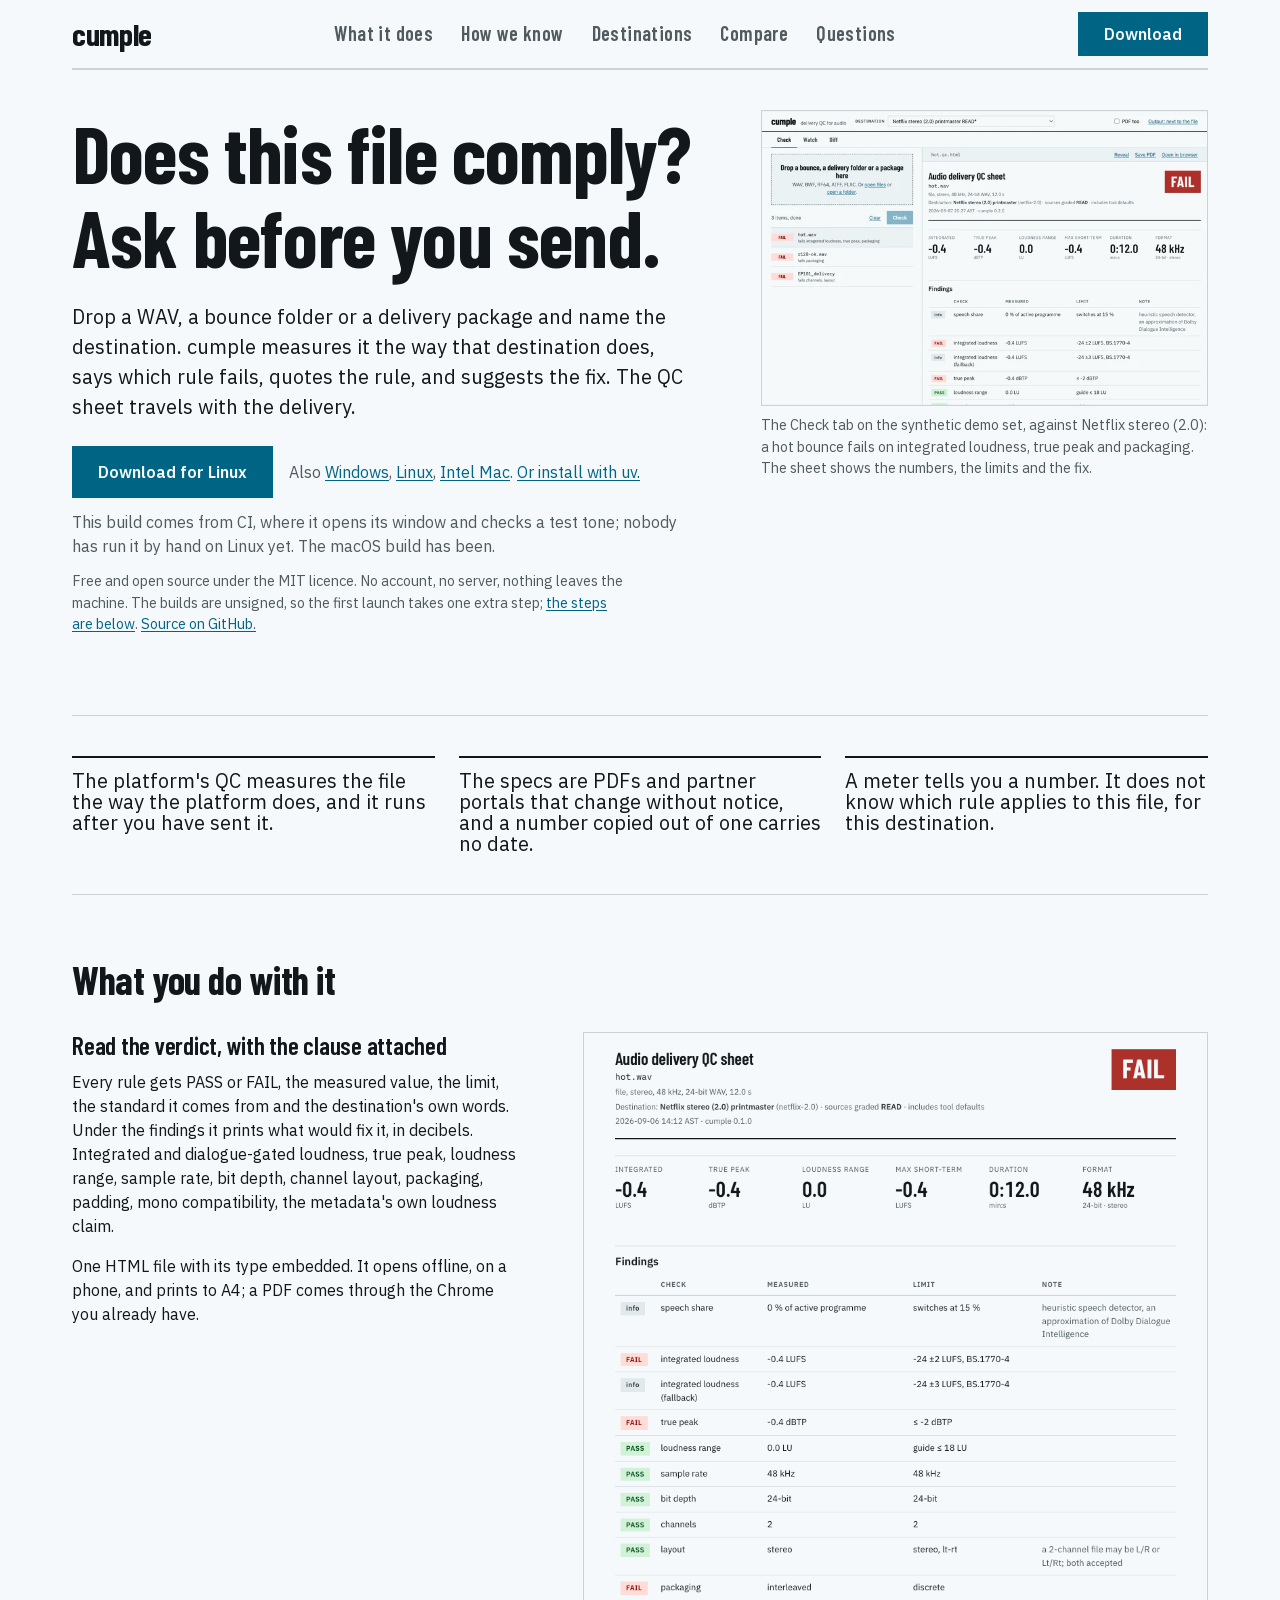
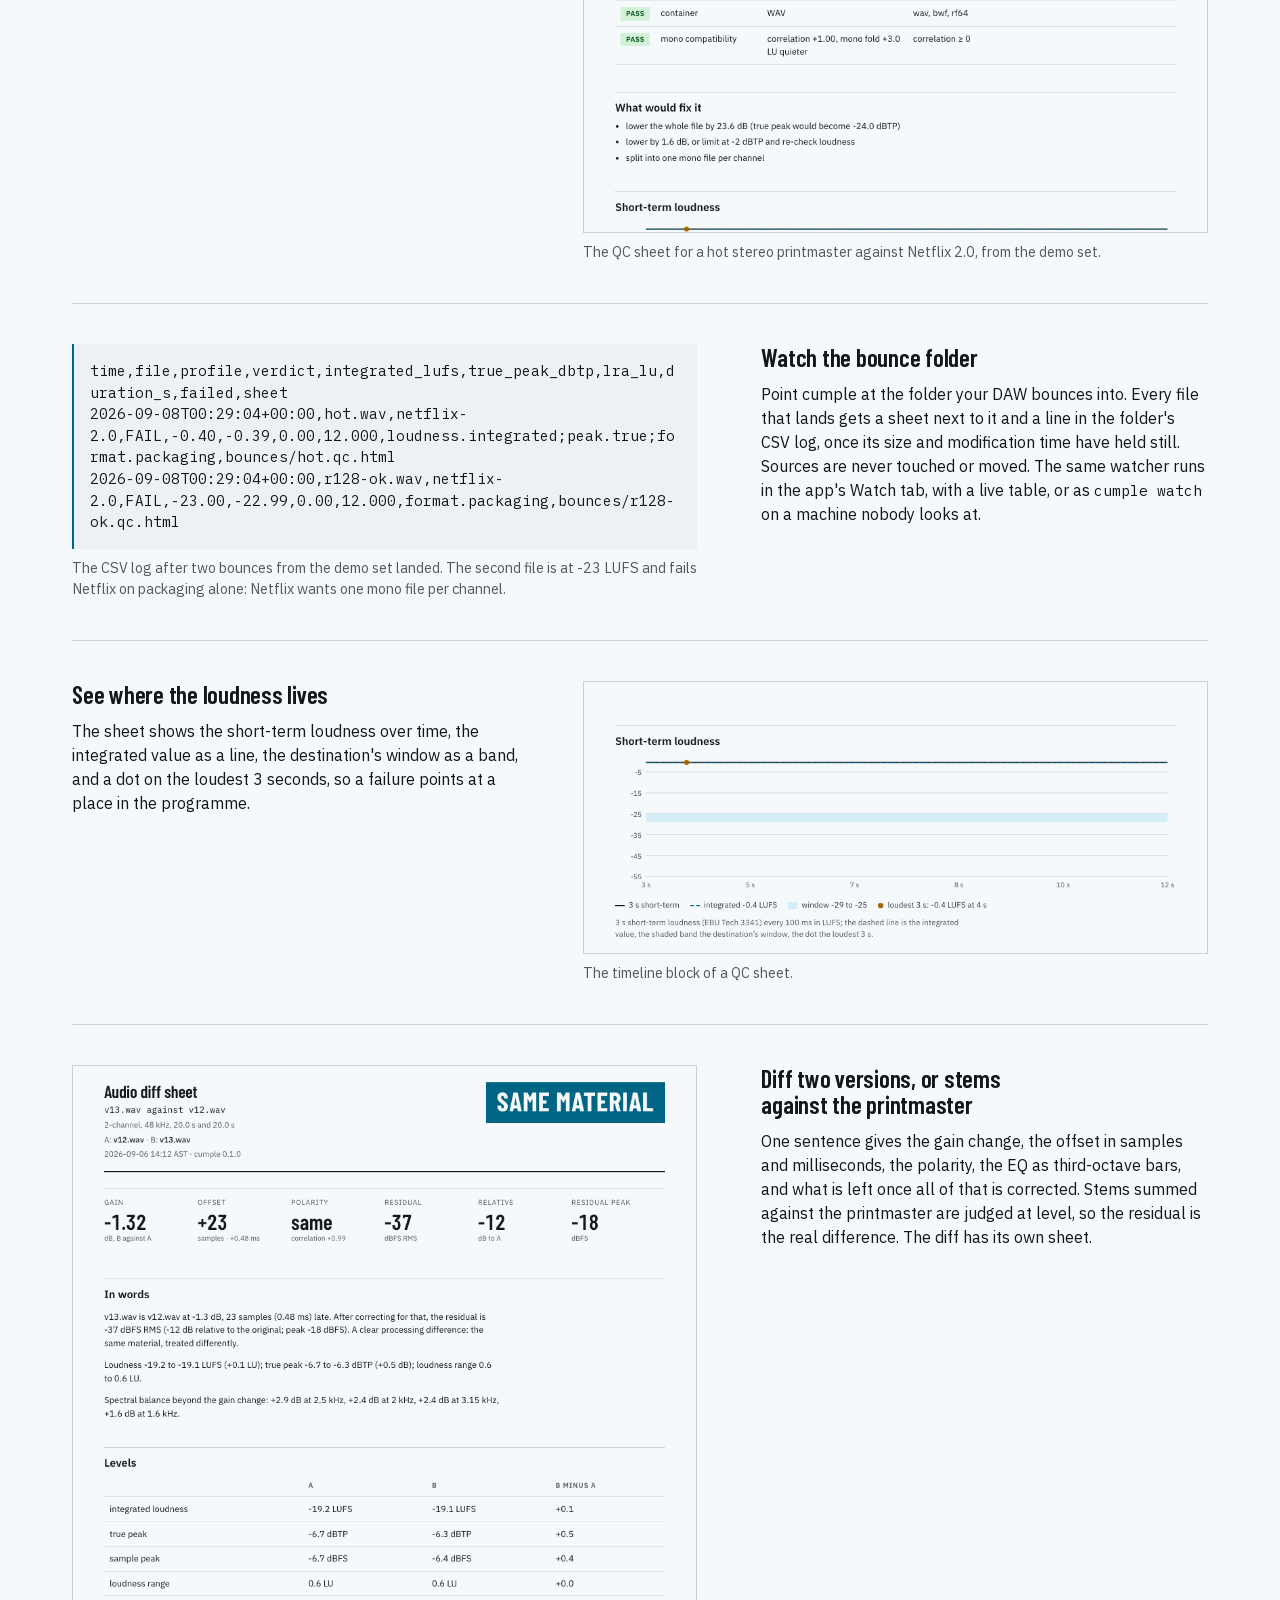
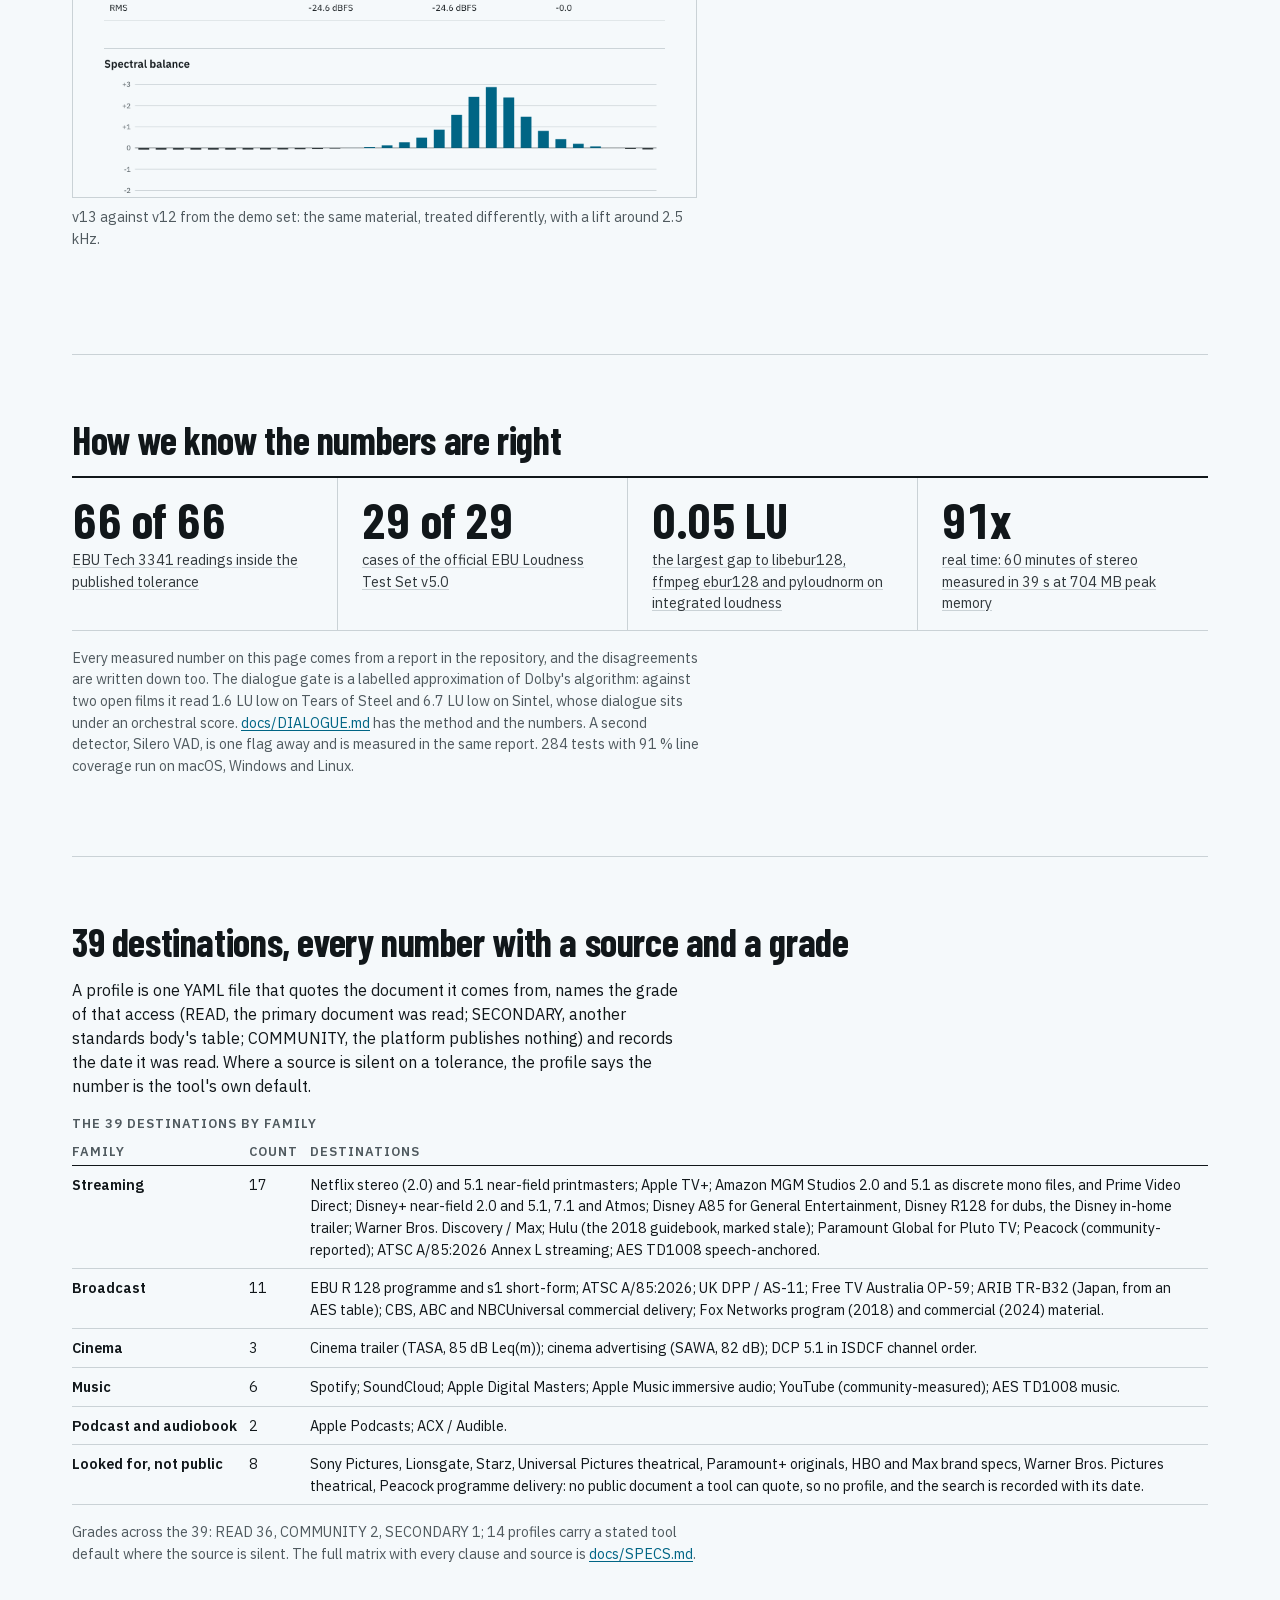
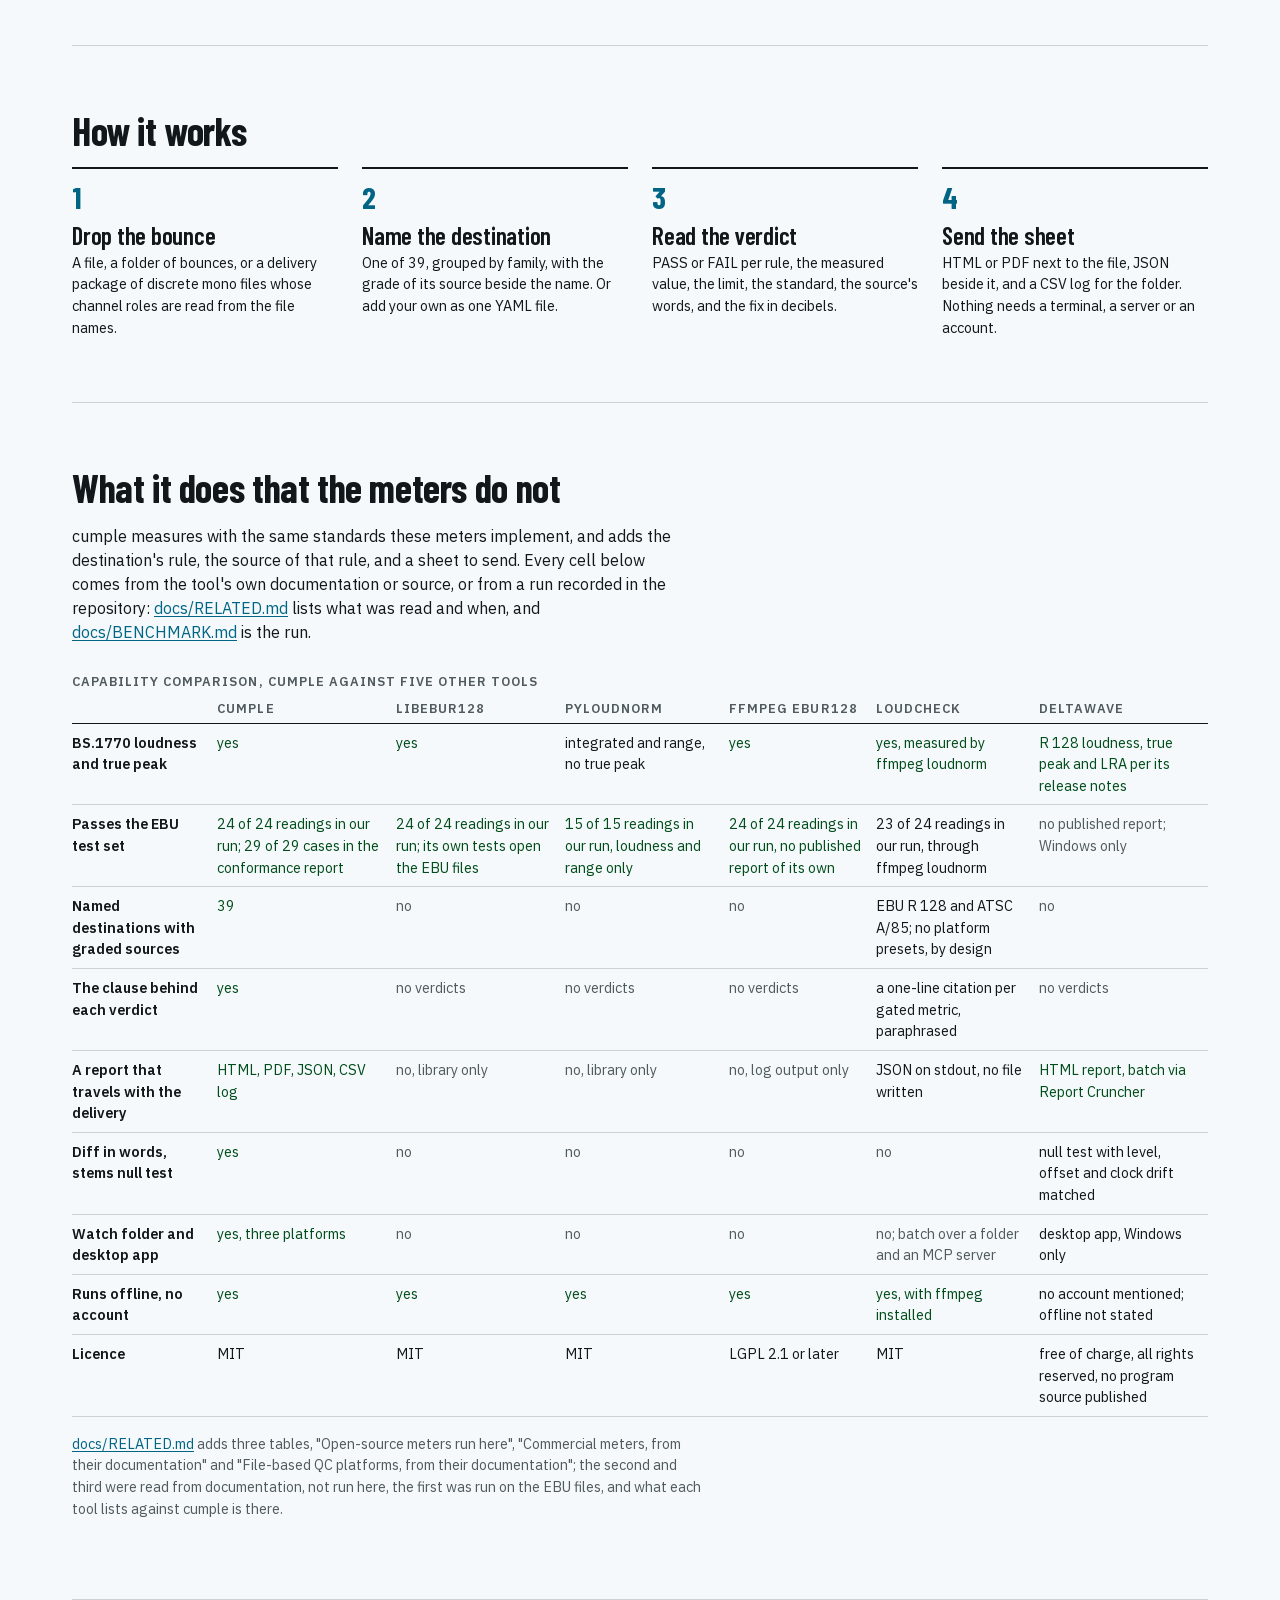
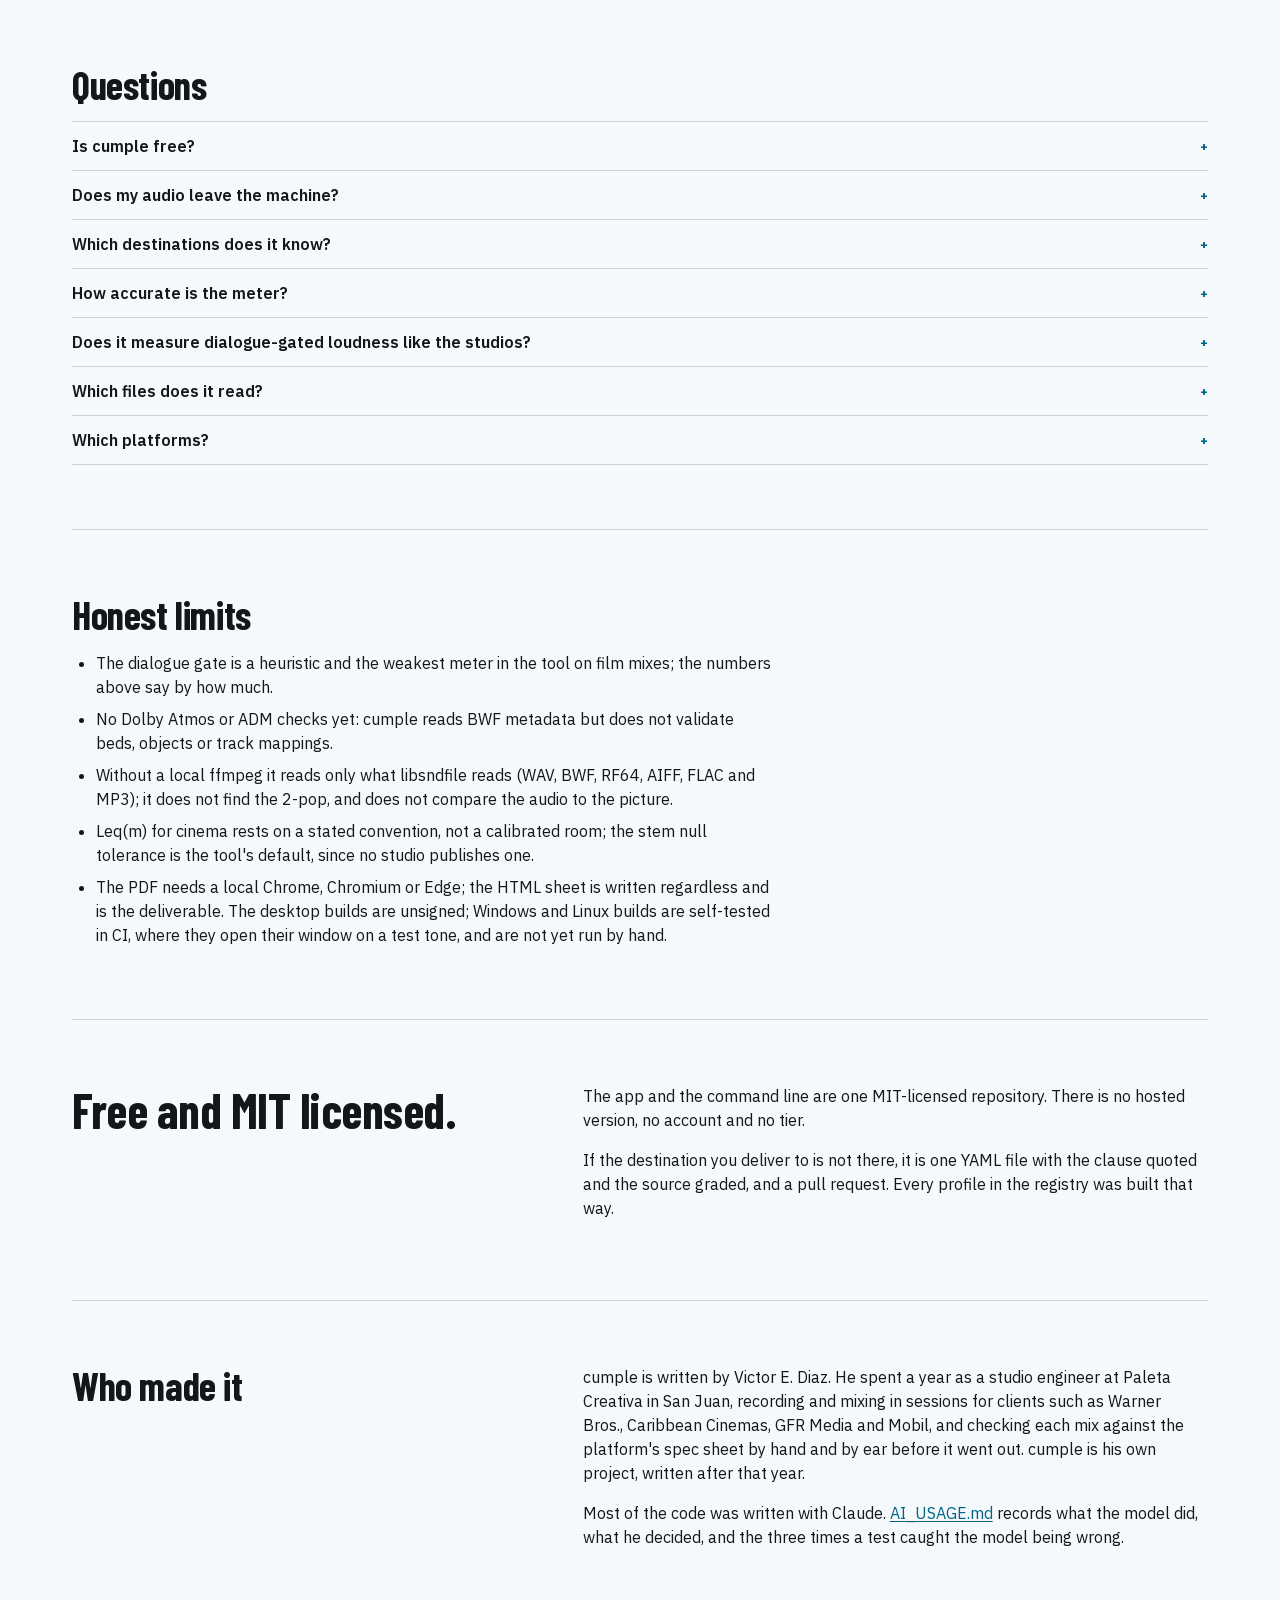
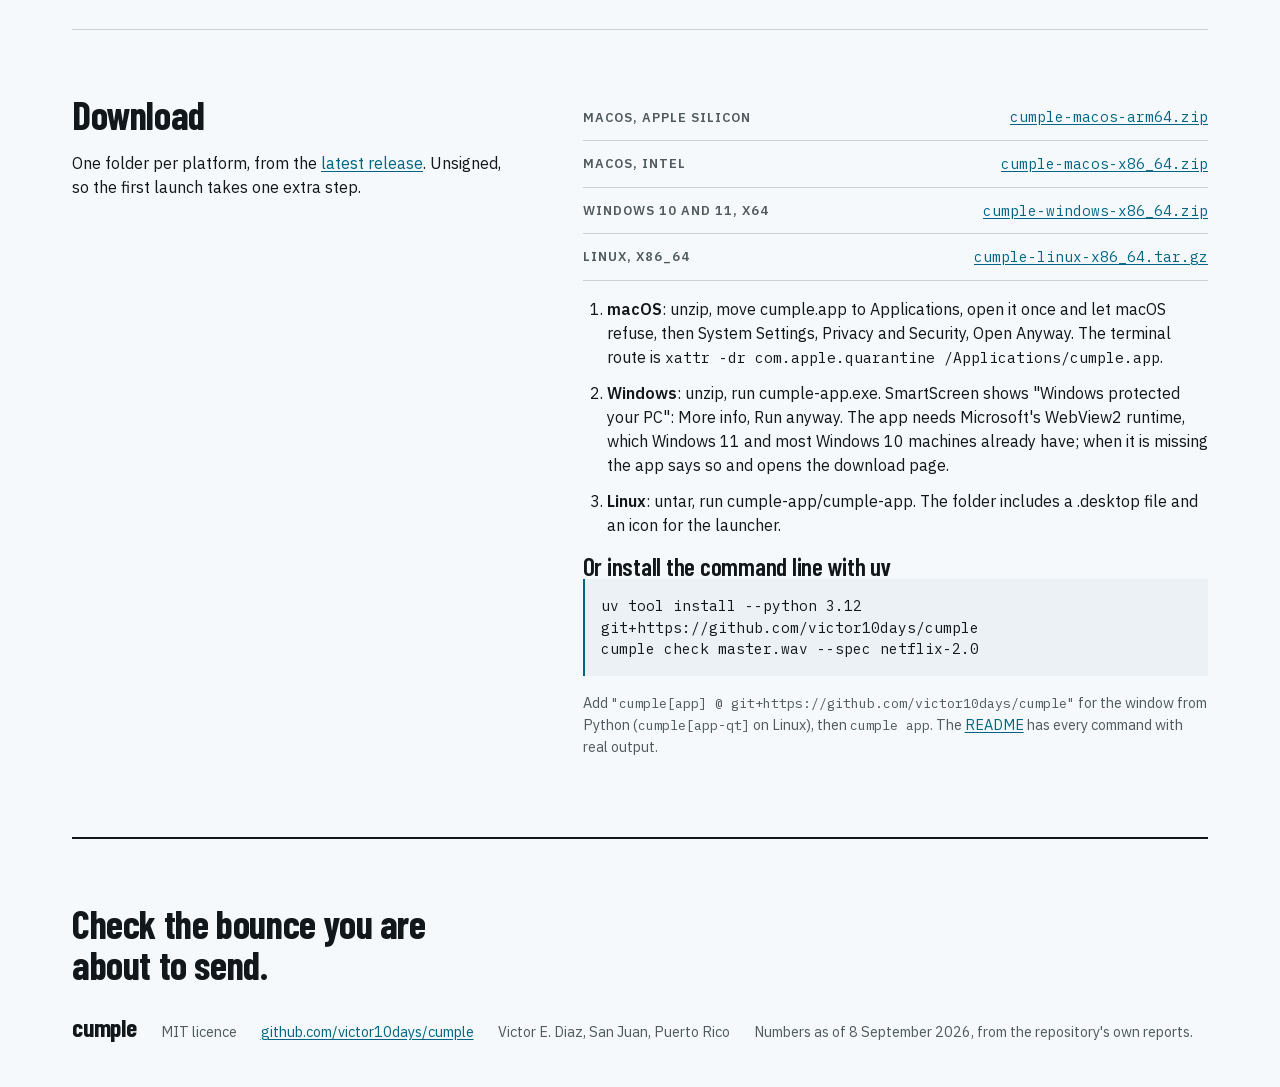
==== commit 3ece8f34: "Port cathar's De-clip into the core as a streaming module whose f32 build matches the cathar CLI bit" ====
--- a/site/index.html
+++ b/site/index.html
@@ -337,7 +337,7 @@
     <div><a href="https://github.com/victor10days/cumple/blob/main/docs/BENCHMARK.md"><span class="big">0.05 LU</span> <span class="what">the largest gap to libebur128, ffmpeg ebur128 and pyloudnorm on integrated loudness</span></a></div>
     <div><a href="https://github.com/victor10days/cumple/blob/main/docs/PERF.md" aria-label="91 times real time: 60 minutes of stereo measured in 39 seconds at 704 MB peak memory"><span class="big">91x</span> <span class="what">real time: 60 minutes of stereo measured in 39 s at 704 MB peak memory</span></a></div>
   </div>
-  <p class="note">Every measured number on this page comes from a report in the repository, and the disagreements are written down too. The dialogue gate is a labelled approximation of Dolby's algorithm: against two open films it read 1.6 LU low on Tears of Steel and 6.7 LU low on Sintel, whose dialogue sits under an orchestral score. <a href="https://github.com/victor10days/cumple/blob/main/docs/DIALOGUE.md">docs/DIALOGUE.md</a> has the method and the numbers. A second detector, Silero VAD, is one flag away and is measured in the same report. 270 tests with 91 % line coverage run on macOS, Windows and Linux.</p>
+  <p class="note">Every measured number on this page comes from a report in the repository, and the disagreements are written down too. The dialogue gate is a labelled approximation of Dolby's algorithm: against two open films it read 1.6 LU low on Tears of Steel and 6.7 LU low on Sintel, whose dialogue sits under an orchestral score. <a href="https://github.com/victor10days/cumple/blob/main/docs/DIALOGUE.md">docs/DIALOGUE.md</a> has the method and the numbers. A second detector, Silero VAD, is one flag away and is measured in the same report. 284 tests with 91 % line coverage run on macOS, Windows and Linux.</p>
 </section>
 
 <section aria-labelledby="destinations">
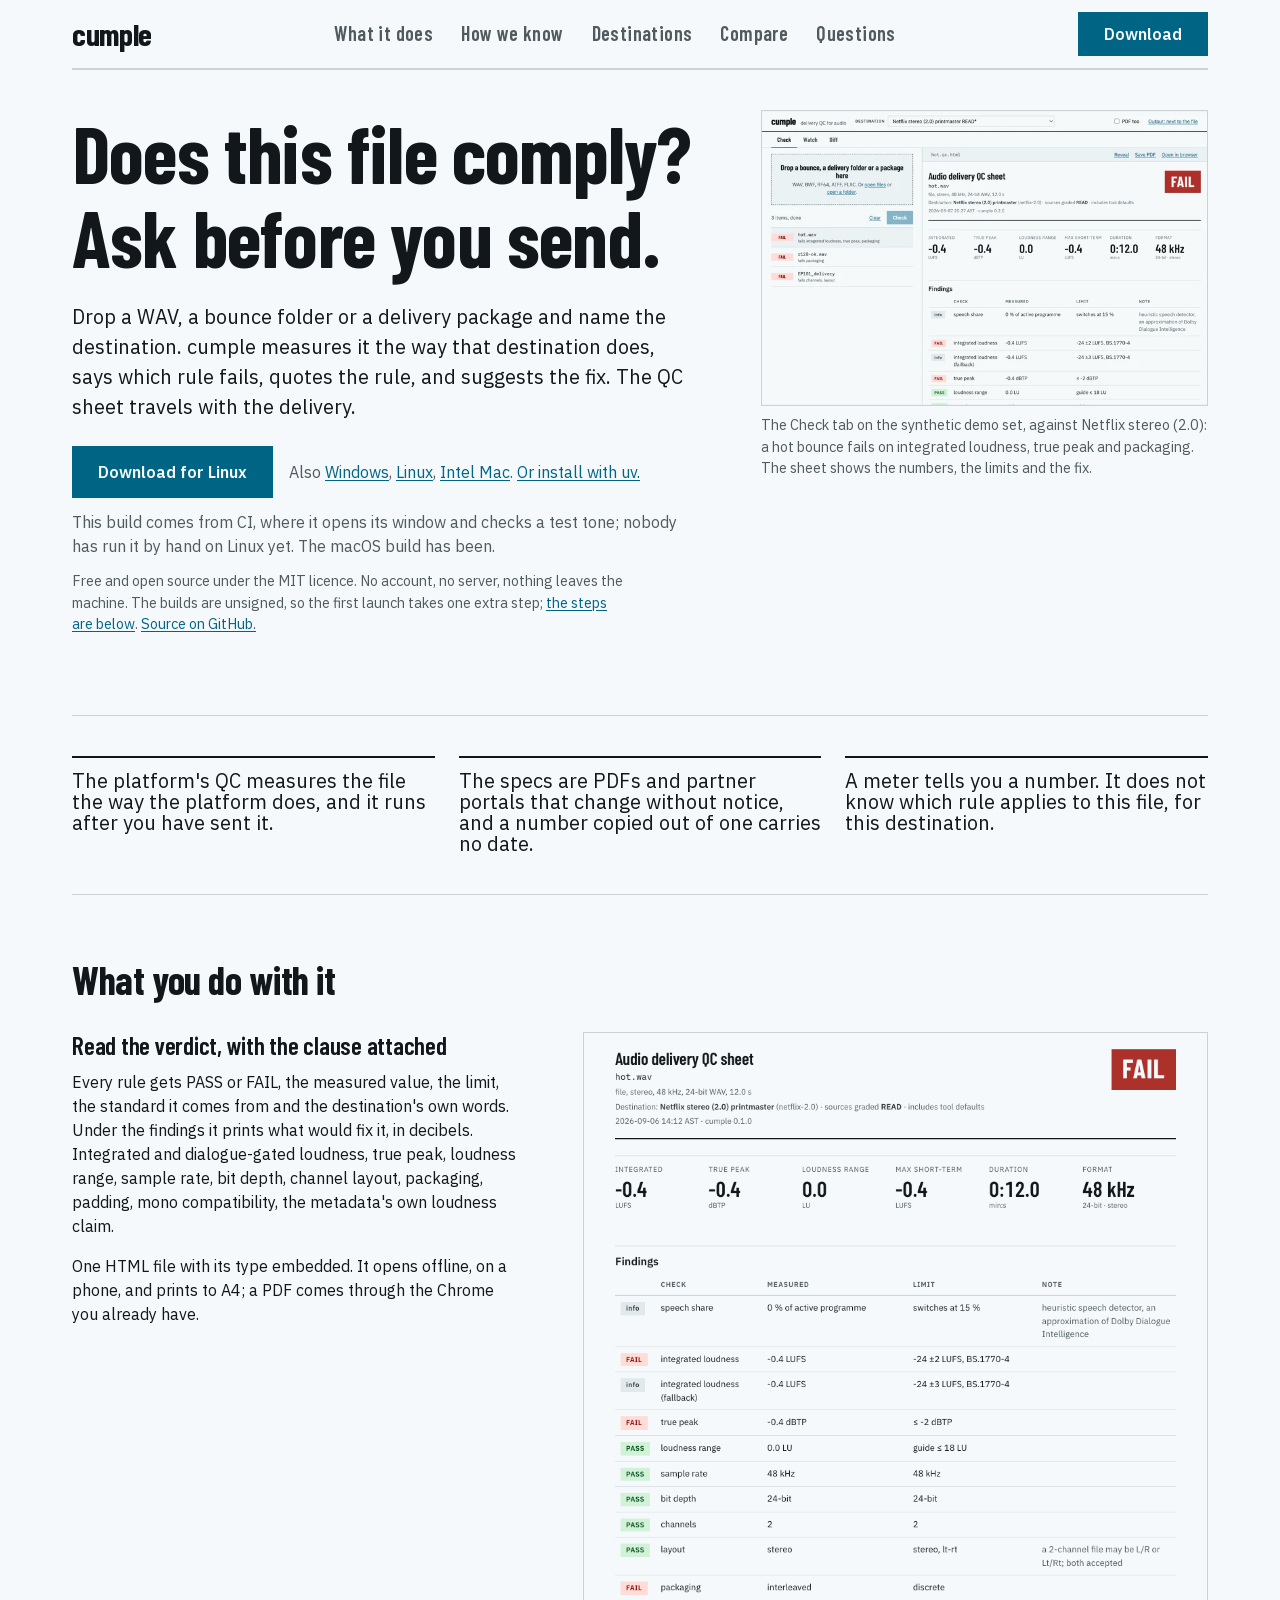
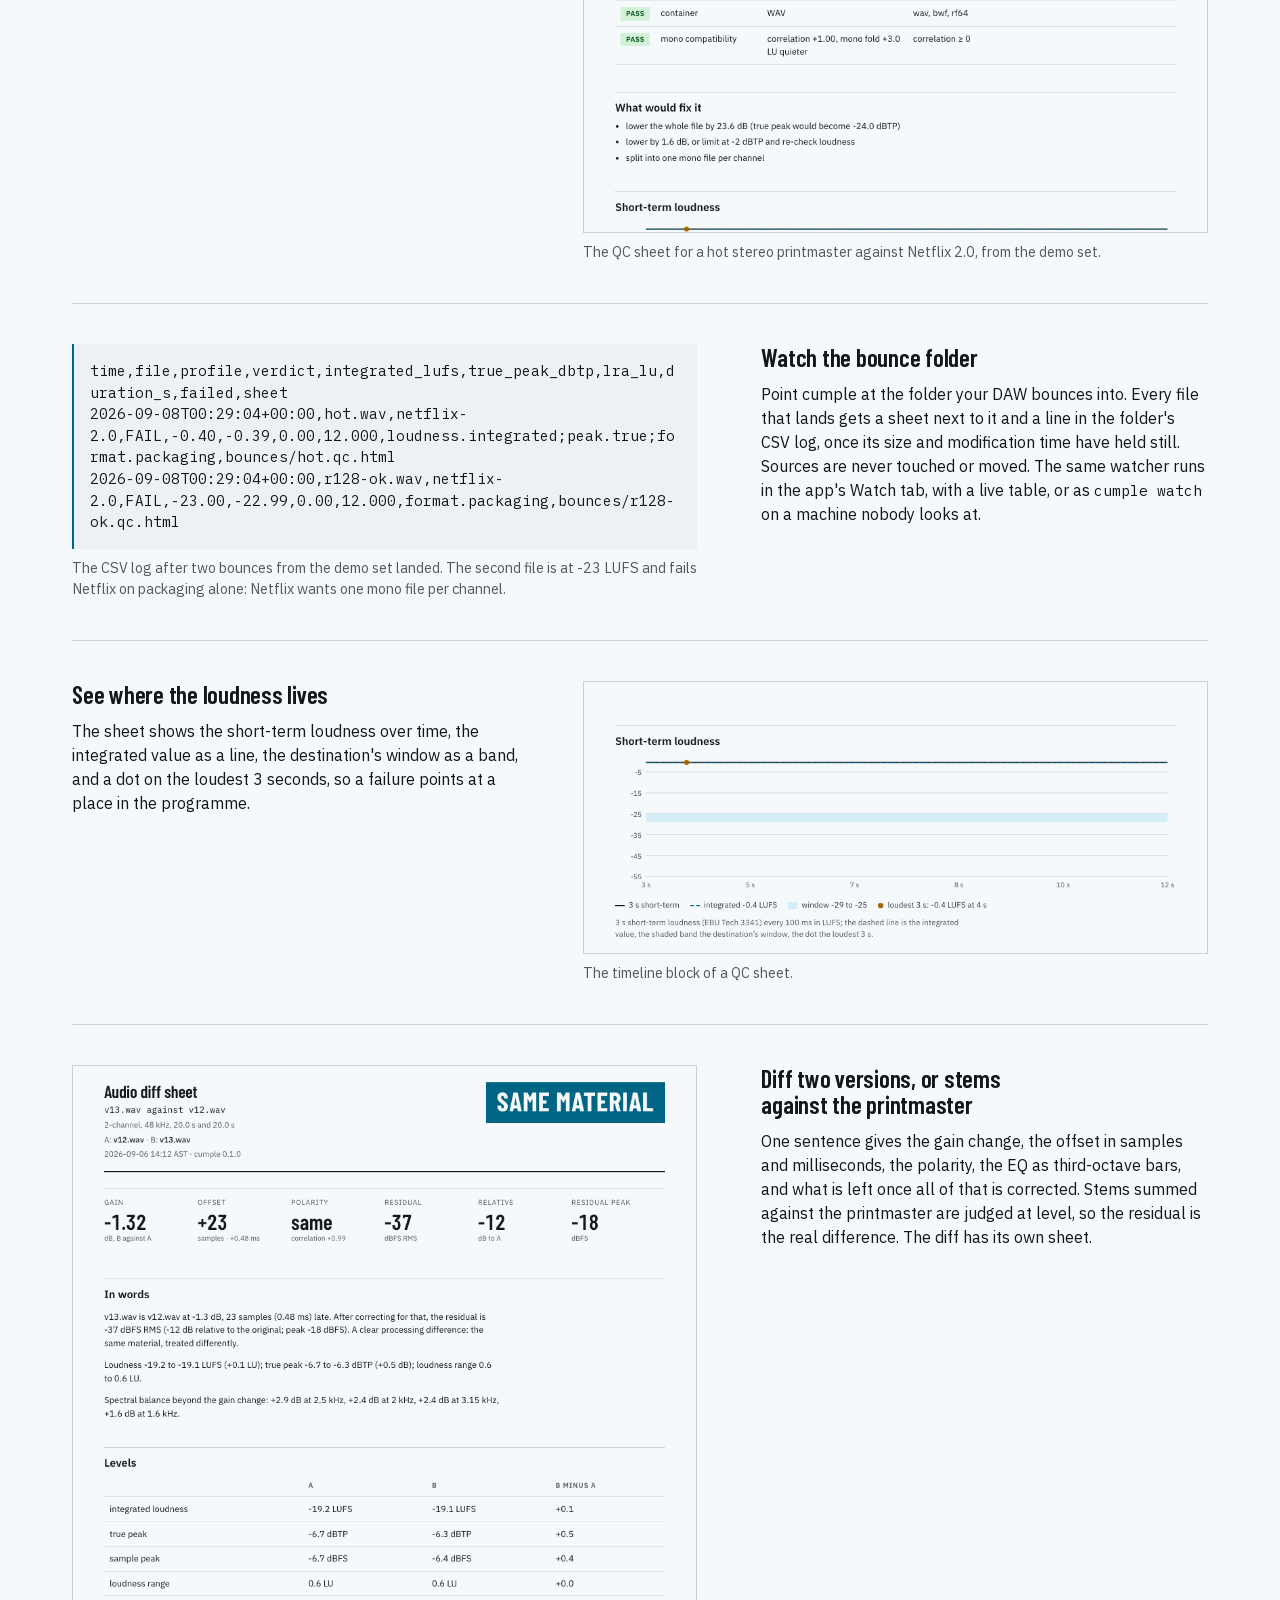
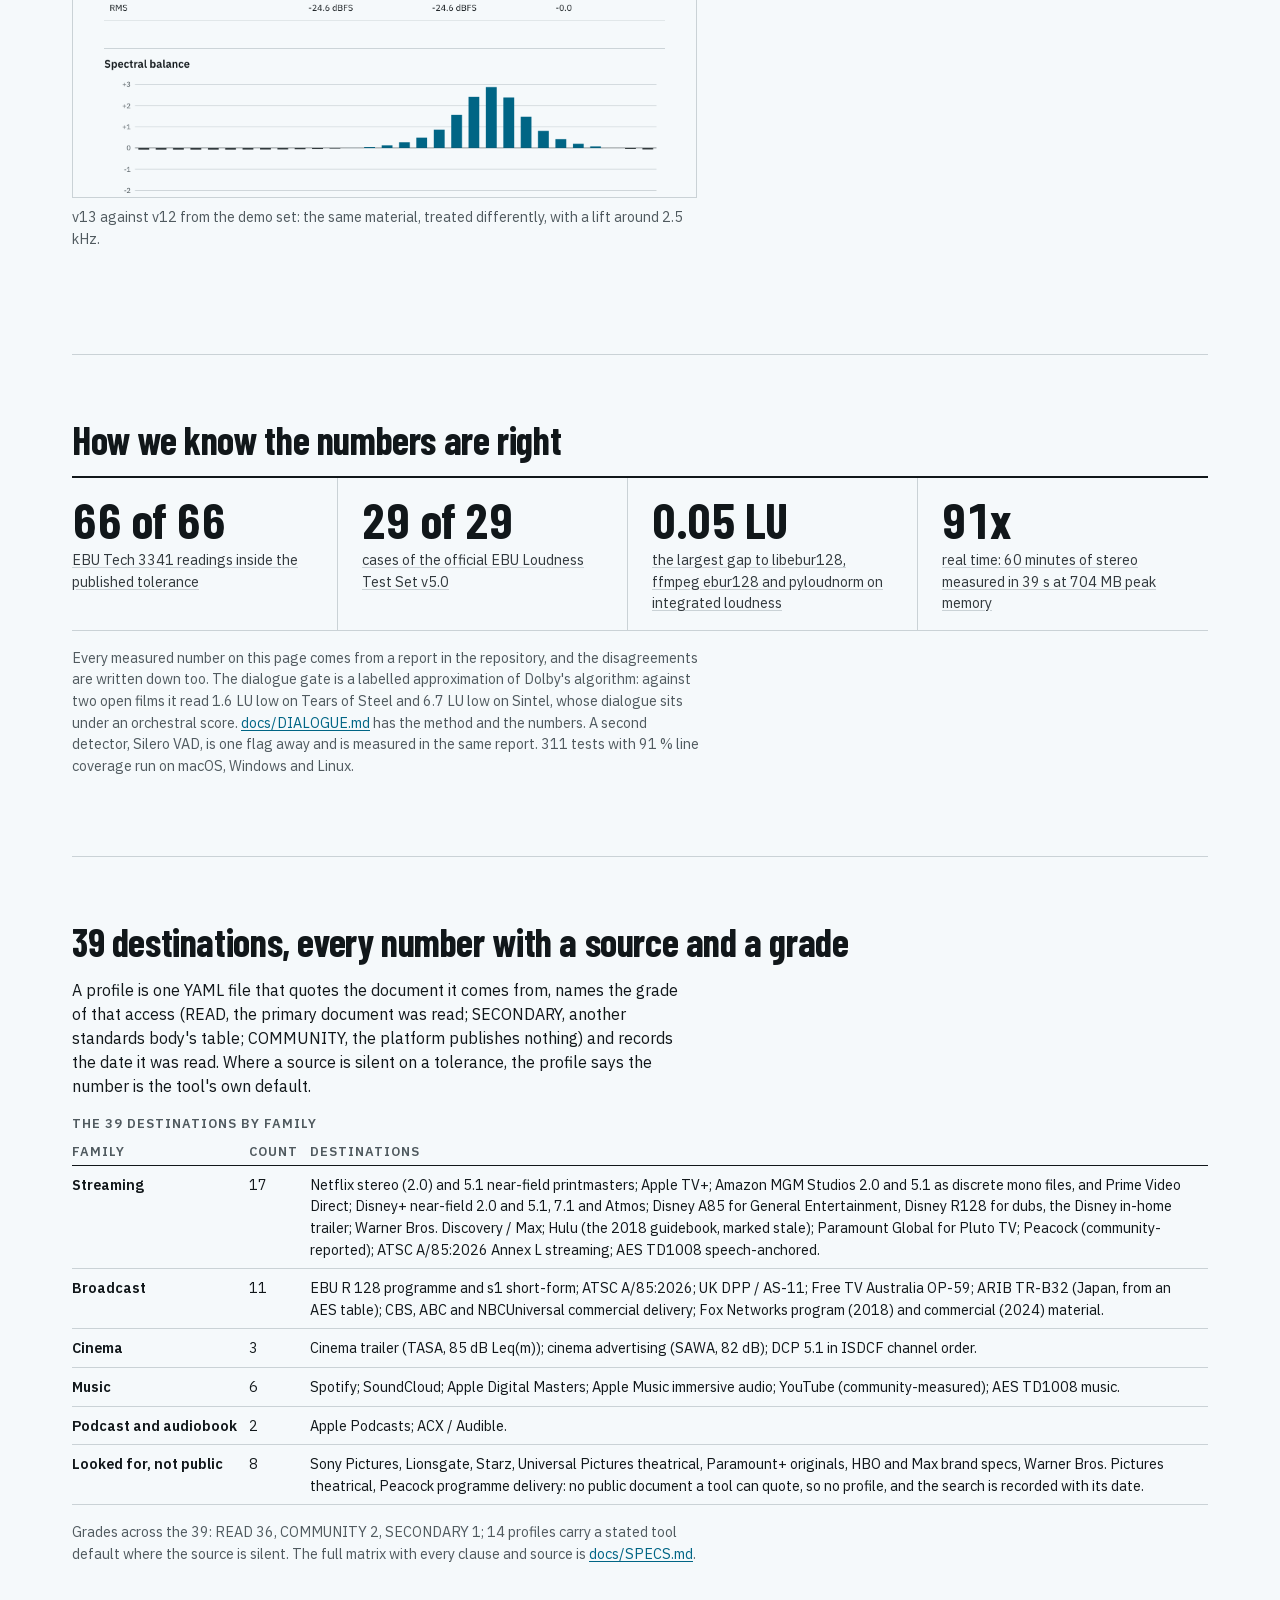
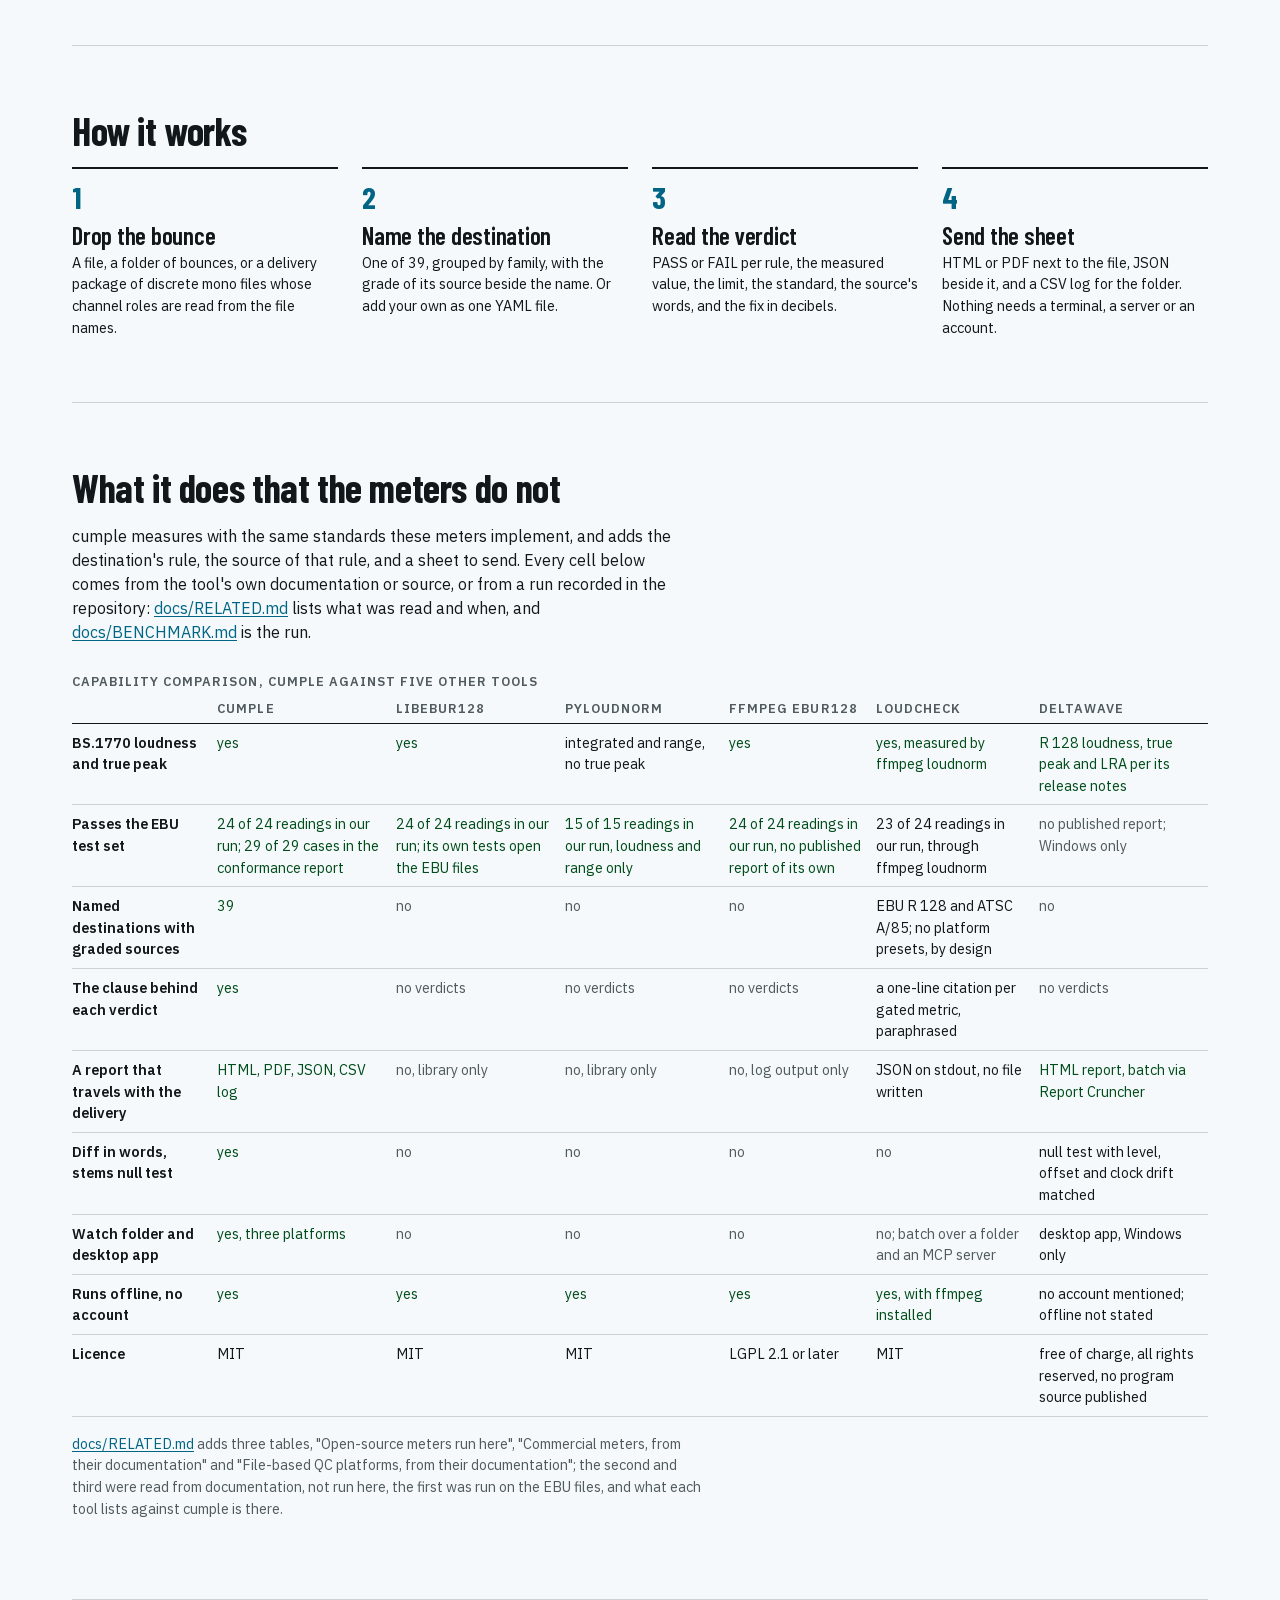
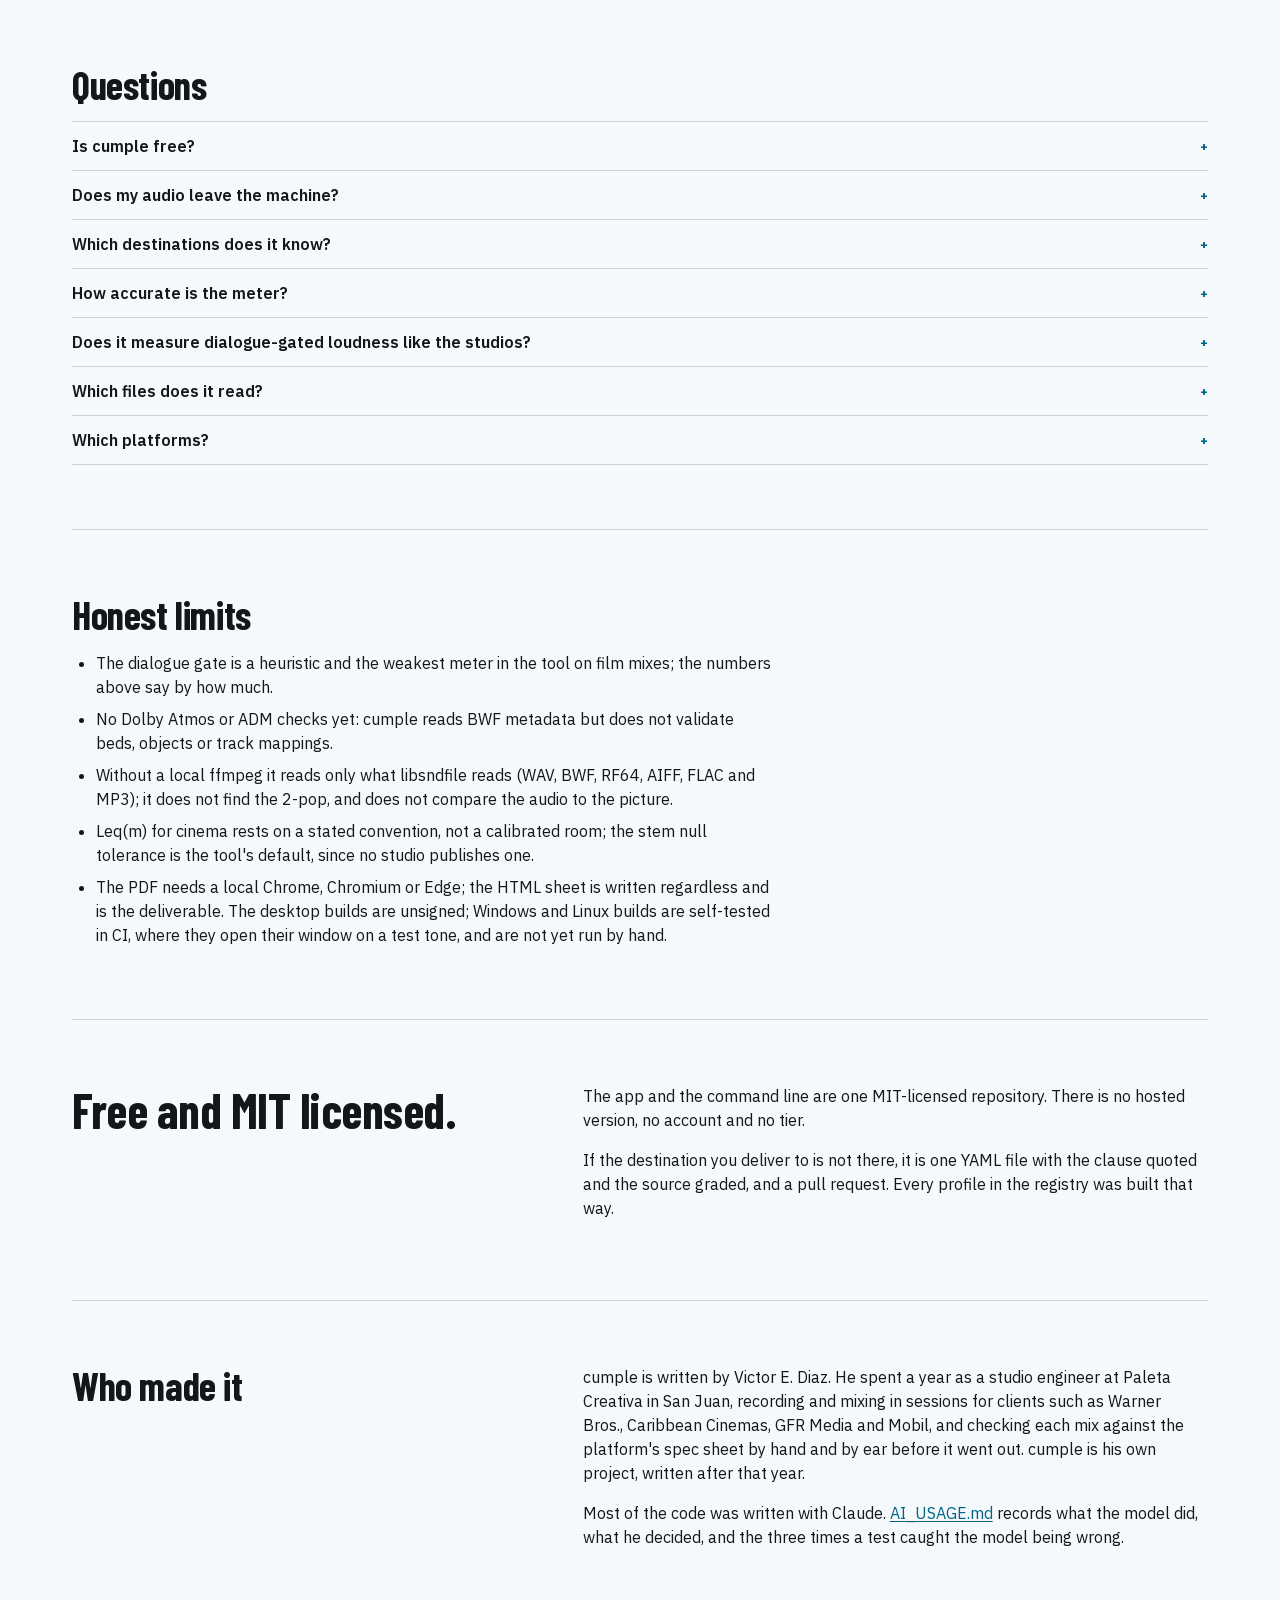
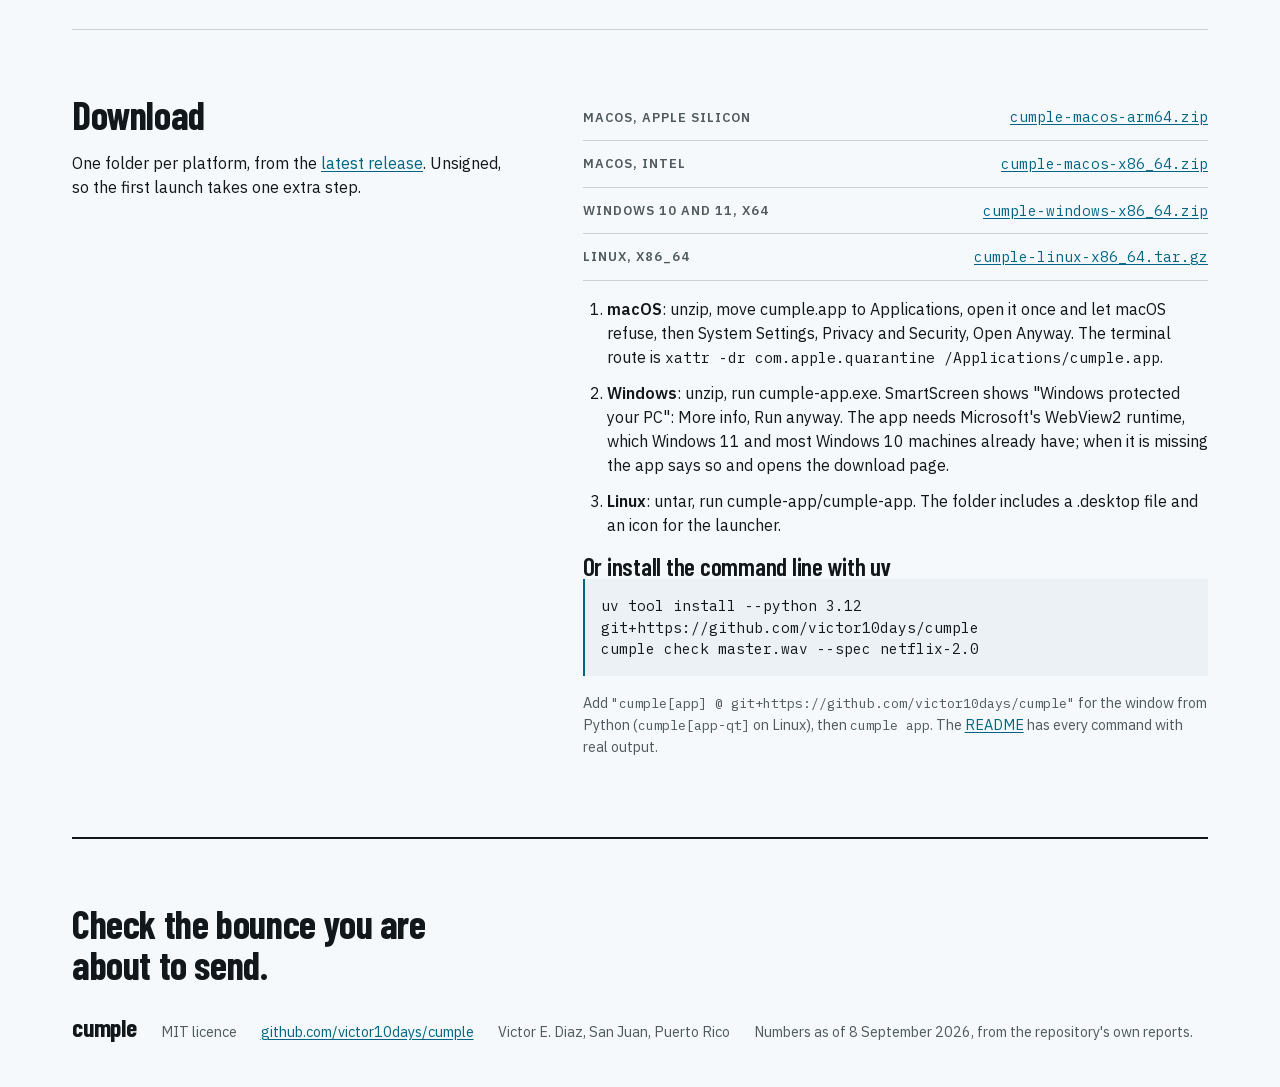
==== commit 1881ae7b: "Add the repair command, which streams a PCM file through a chain of De-click and De-clip into a copy" ====
--- a/site/index.html
+++ b/site/index.html
@@ -337,7 +337,7 @@
     <div><a href="https://github.com/victor10days/cumple/blob/main/docs/BENCHMARK.md"><span class="big">0.05 LU</span> <span class="what">the largest gap to libebur128, ffmpeg ebur128 and pyloudnorm on integrated loudness</span></a></div>
     <div><a href="https://github.com/victor10days/cumple/blob/main/docs/PERF.md" aria-label="91 times real time: 60 minutes of stereo measured in 39 seconds at 704 MB peak memory"><span class="big">91x</span> <span class="what">real time: 60 minutes of stereo measured in 39 s at 704 MB peak memory</span></a></div>
   </div>
-  <p class="note">Every measured number on this page comes from a report in the repository, and the disagreements are written down too. The dialogue gate is a labelled approximation of Dolby's algorithm: against two open films it read 1.6 LU low on Tears of Steel and 6.7 LU low on Sintel, whose dialogue sits under an orchestral score. <a href="https://github.com/victor10days/cumple/blob/main/docs/DIALOGUE.md">docs/DIALOGUE.md</a> has the method and the numbers. A second detector, Silero VAD, is one flag away and is measured in the same report. 284 tests with 91 % line coverage run on macOS, Windows and Linux.</p>
+  <p class="note">Every measured number on this page comes from a report in the repository, and the disagreements are written down too. The dialogue gate is a labelled approximation of Dolby's algorithm: against two open films it read 1.6 LU low on Tears of Steel and 6.7 LU low on Sintel, whose dialogue sits under an orchestral score. <a href="https://github.com/victor10days/cumple/blob/main/docs/DIALOGUE.md">docs/DIALOGUE.md</a> has the method and the numbers. A second detector, Silero VAD, is one flag away and is measured in the same report. 311 tests with 91 % line coverage run on macOS, Windows and Linux.</p>
 </section>
 
 <section aria-labelledby="destinations">
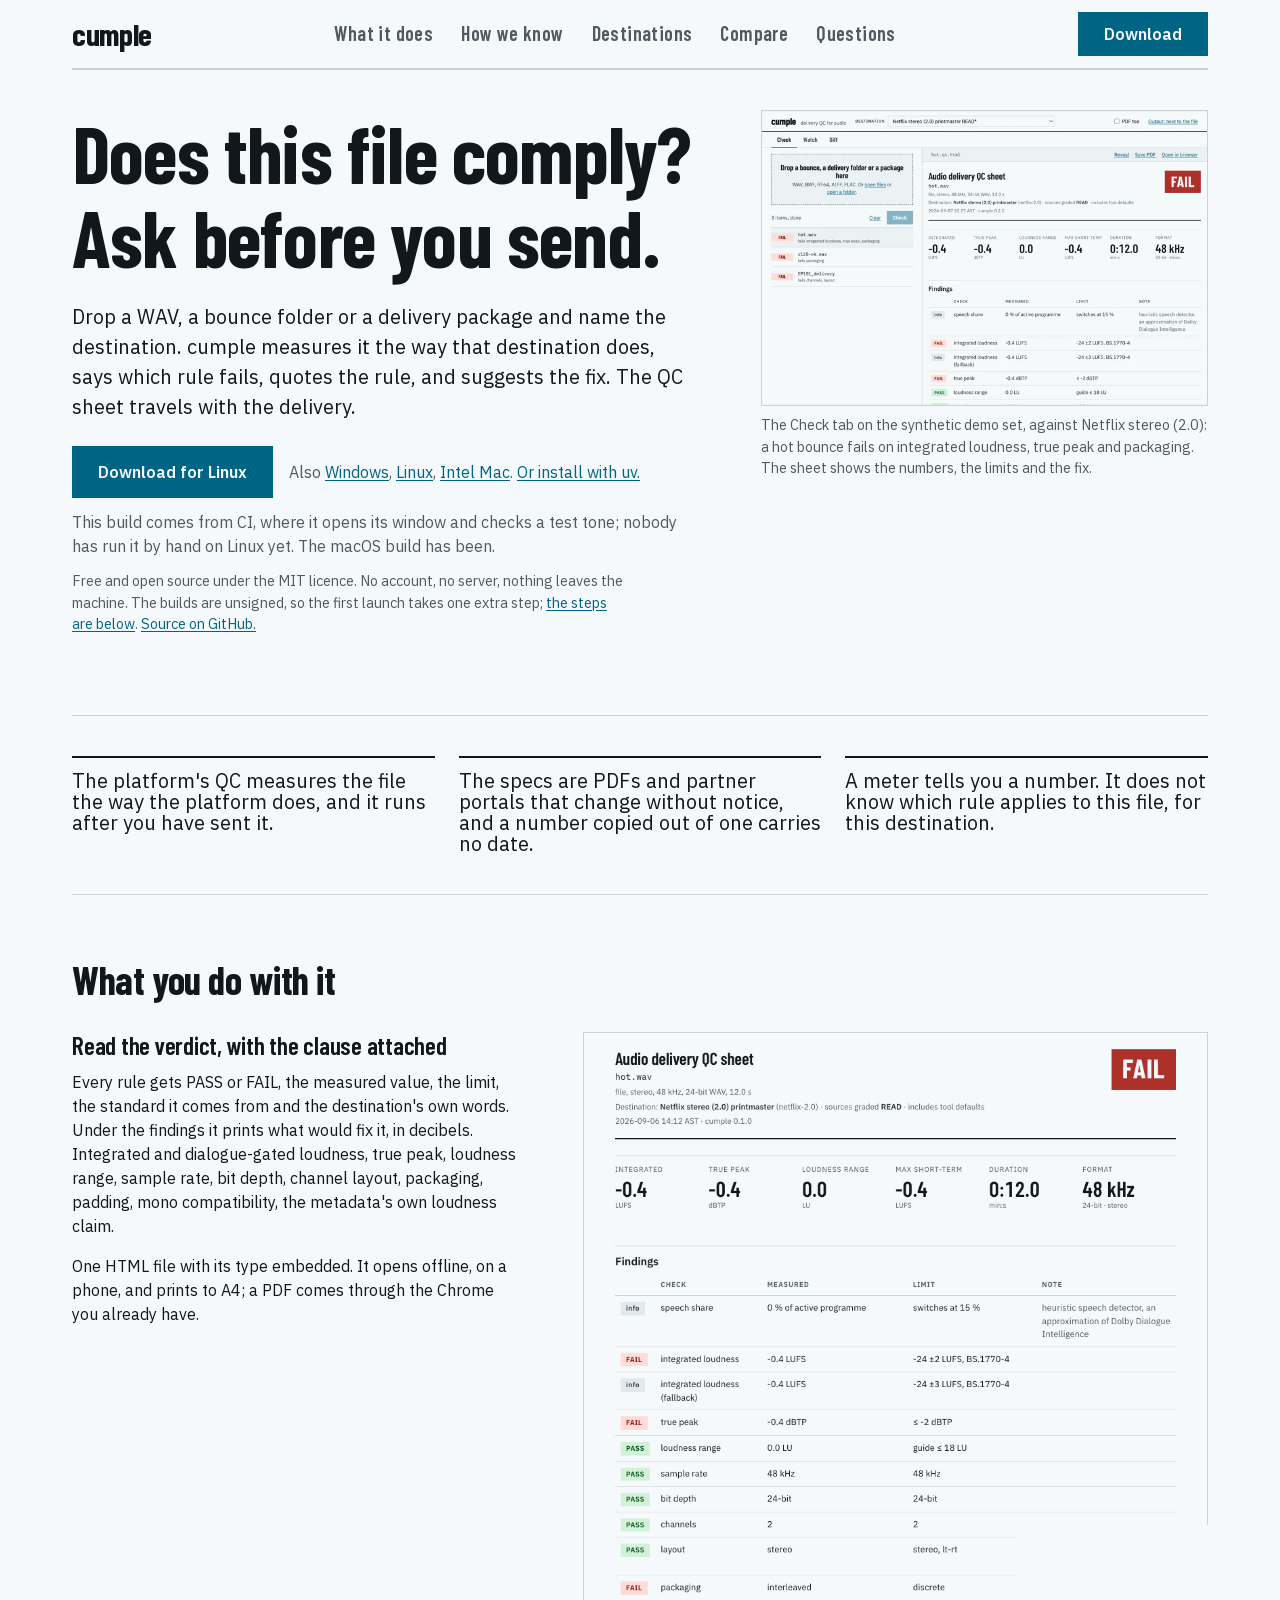
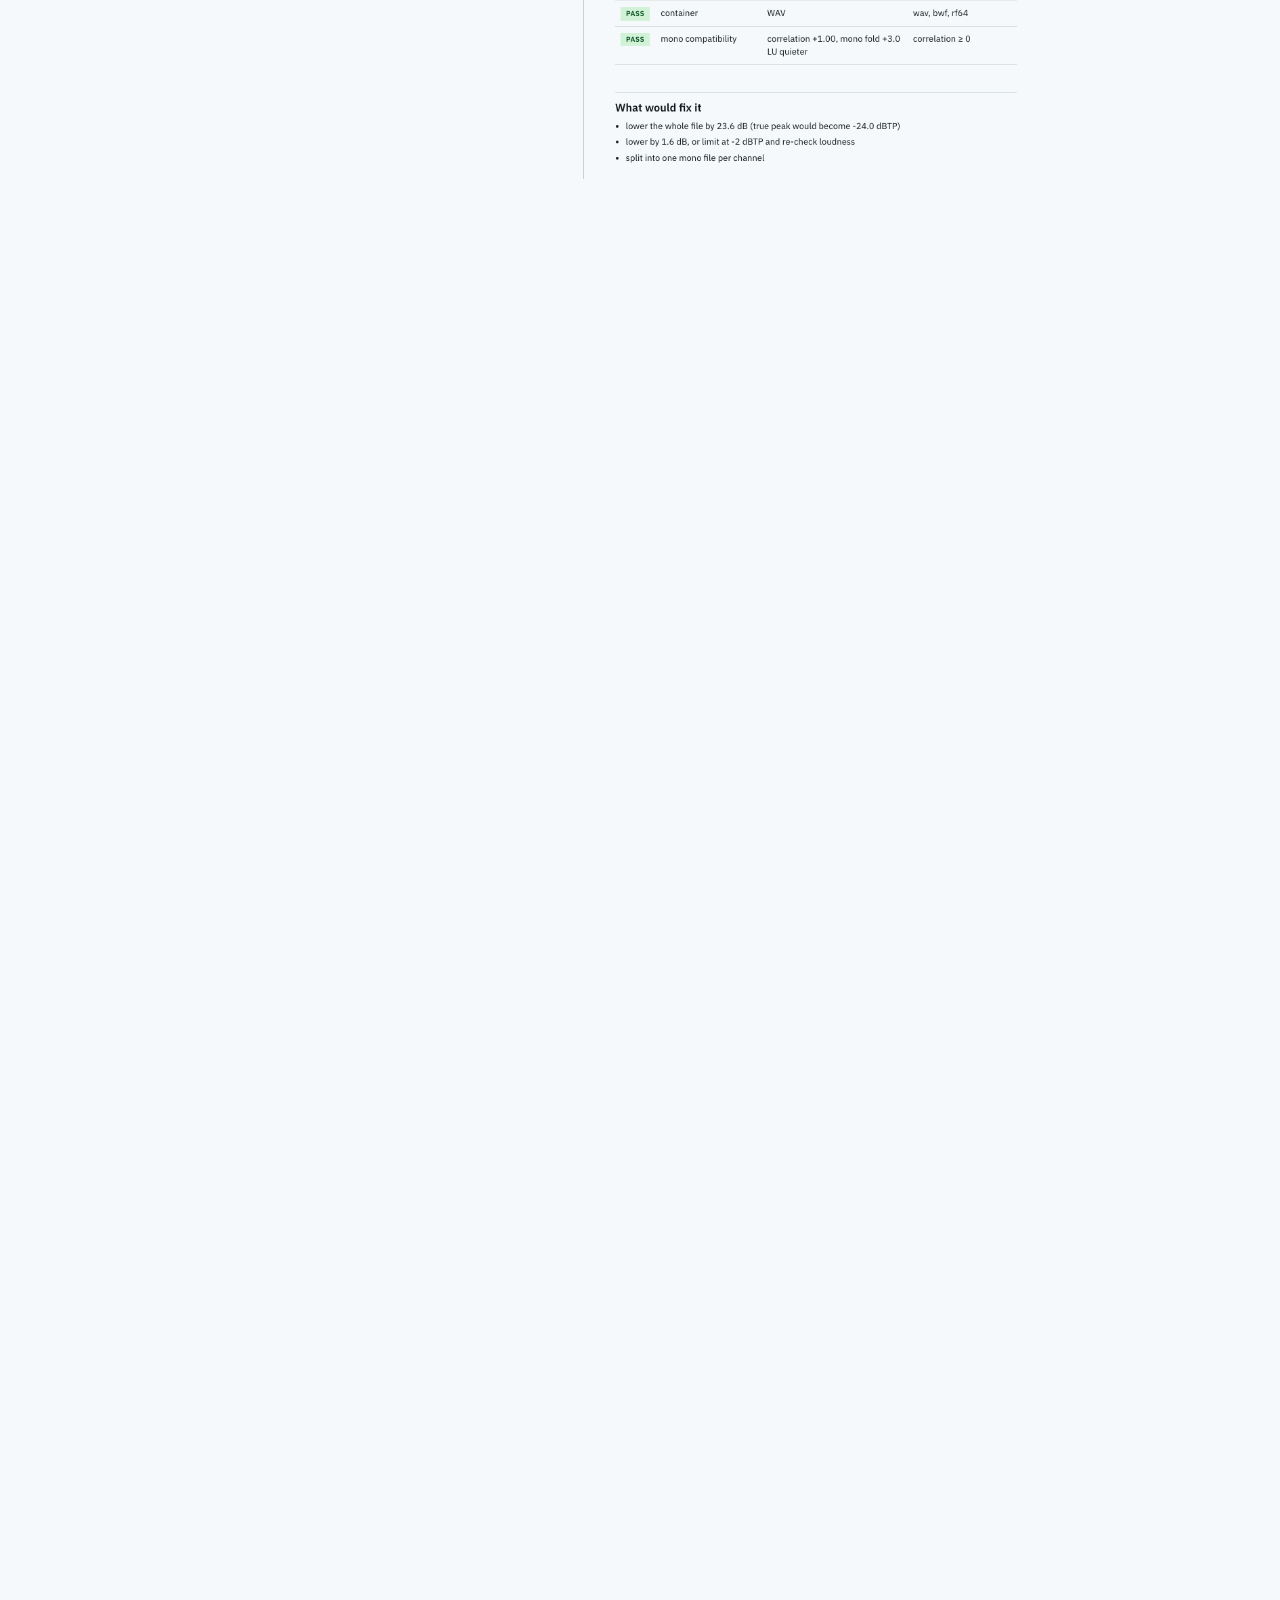
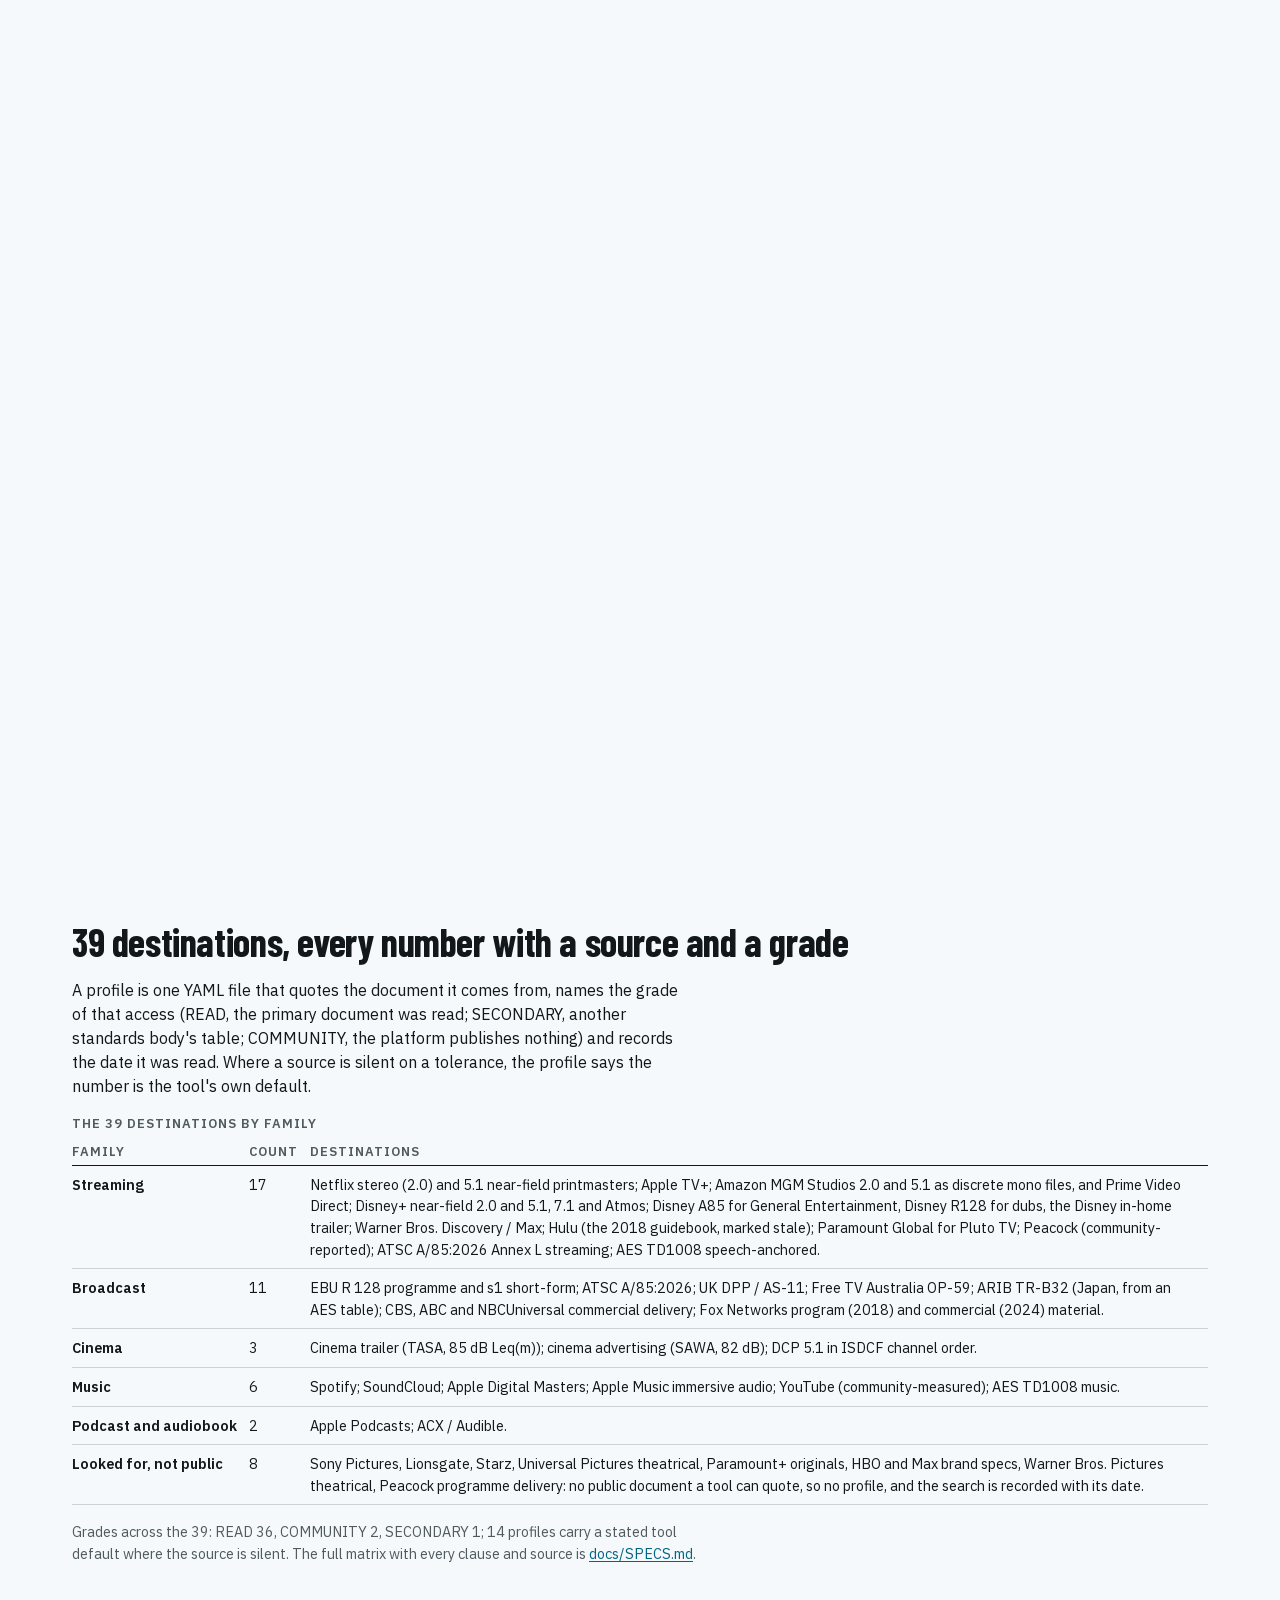
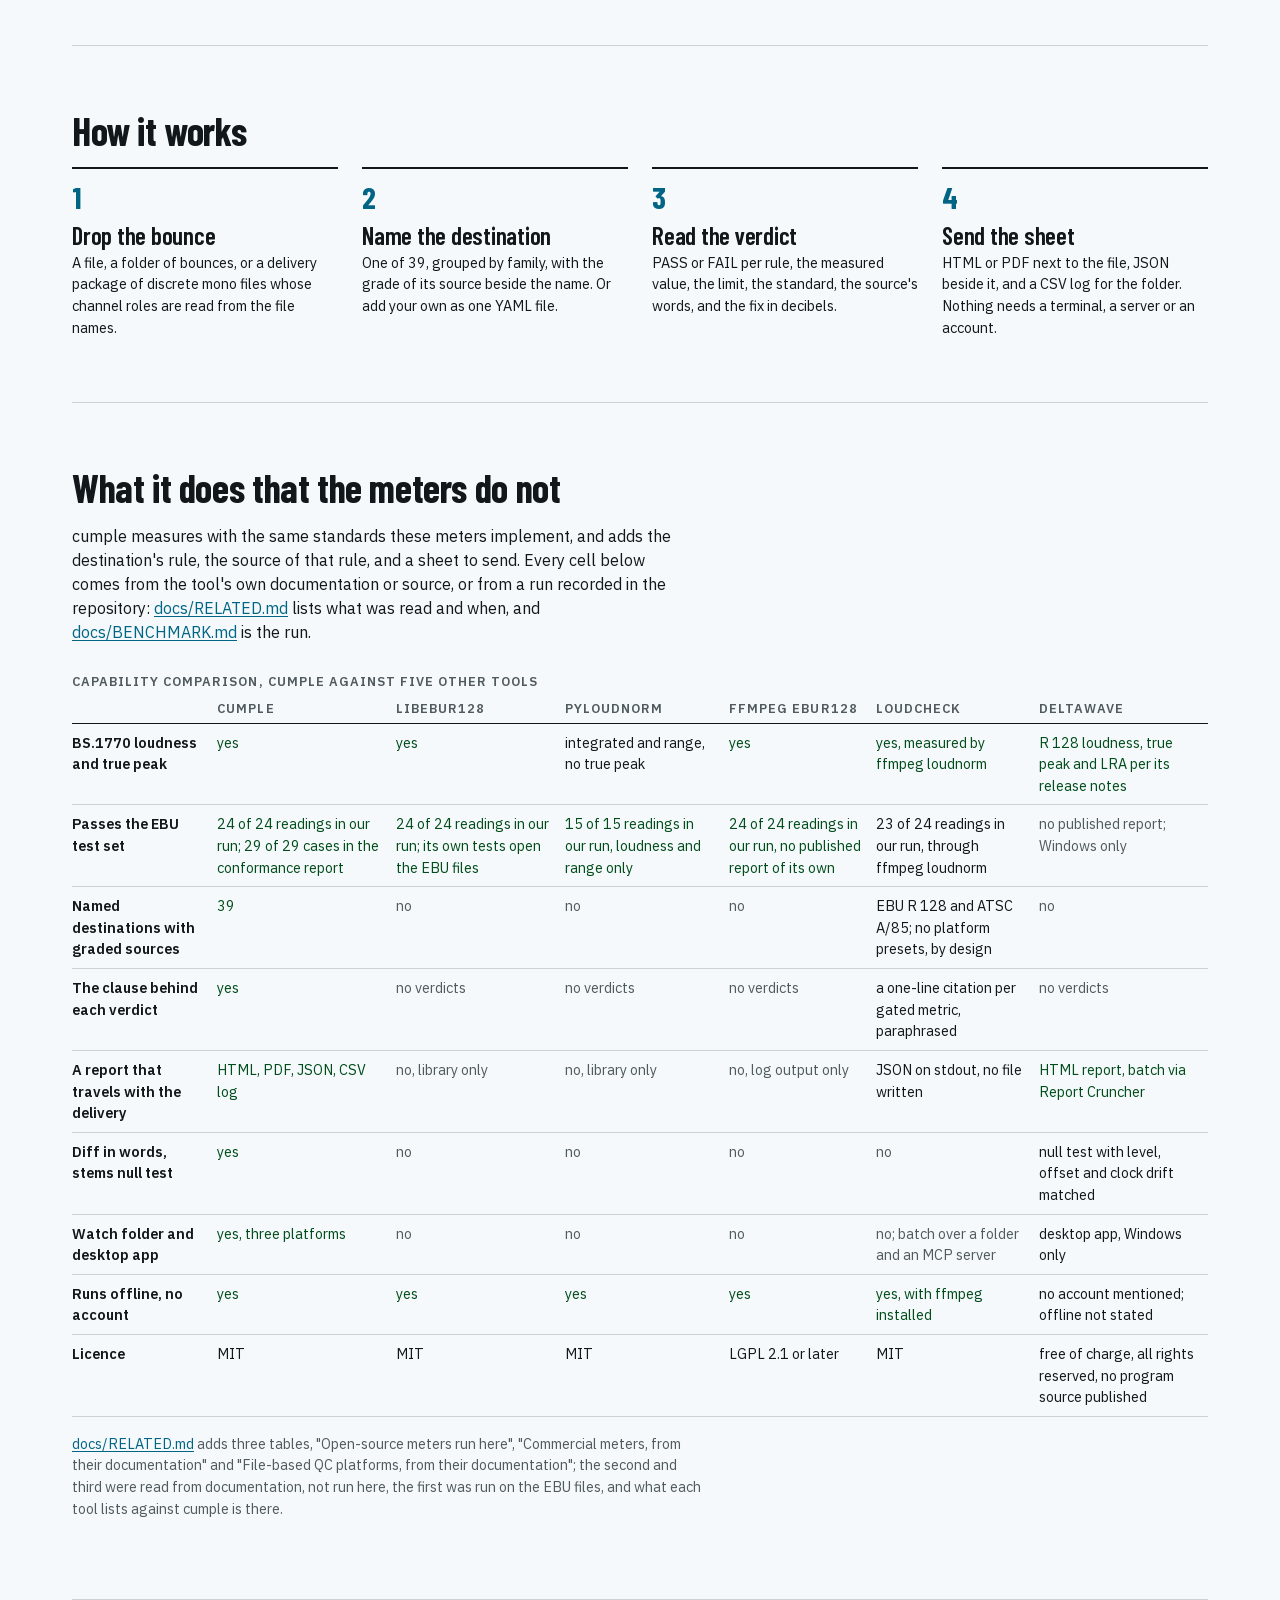
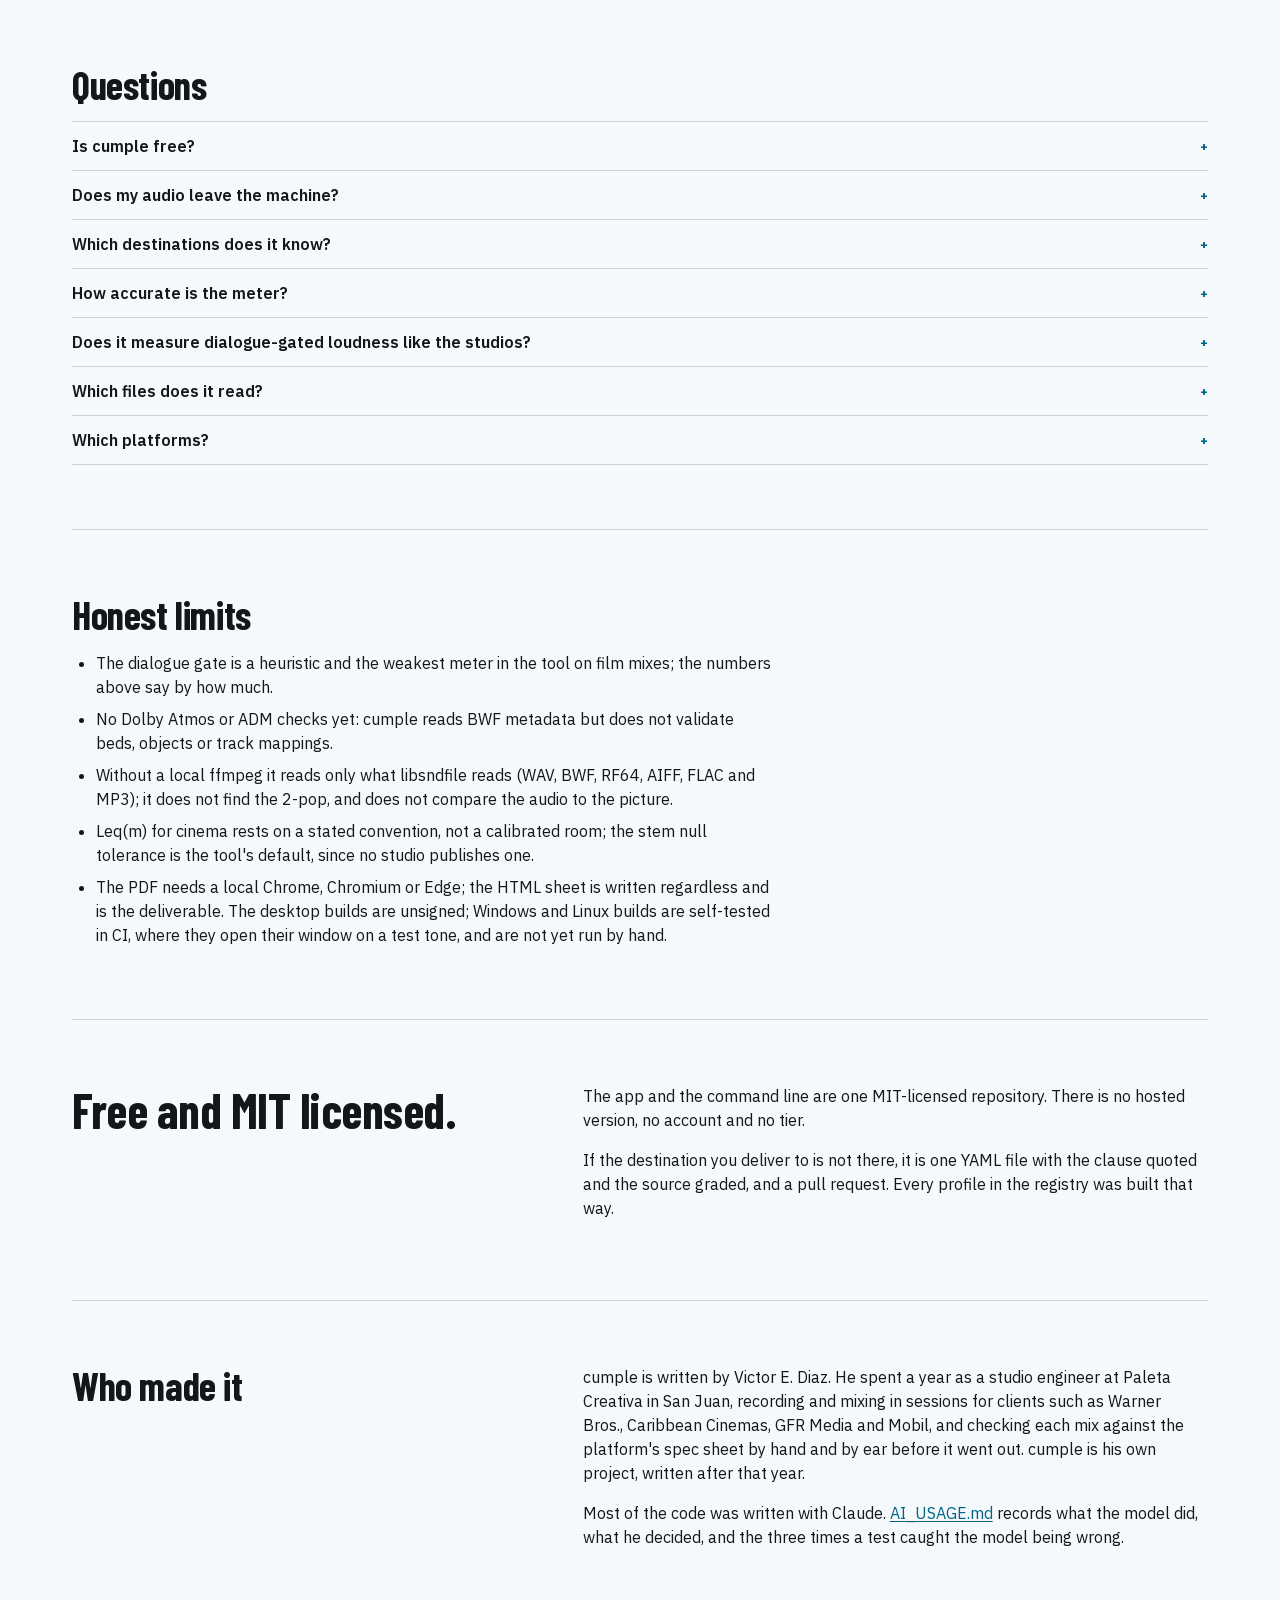
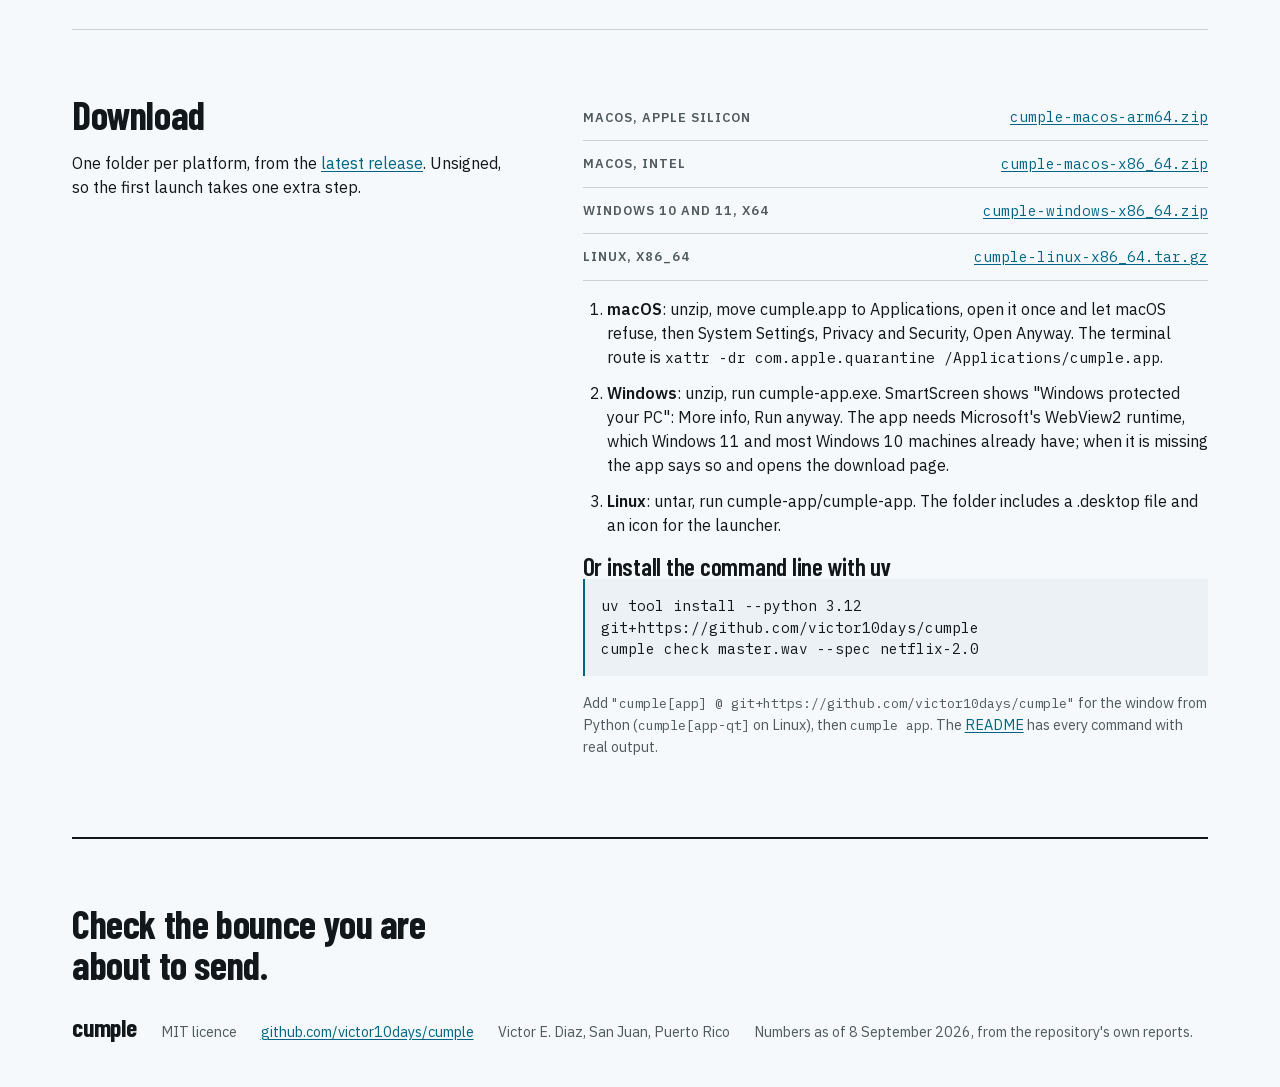
==== commit 88e73021: "Refuse a repair destination that names the source or another destination through a different case, s" ====
--- a/site/index.html
+++ b/site/index.html
@@ -337,7 +337,7 @@
     <div><a href="https://github.com/victor10days/cumple/blob/main/docs/BENCHMARK.md"><span class="big">0.05 LU</span> <span class="what">the largest gap to libebur128, ffmpeg ebur128 and pyloudnorm on integrated loudness</span></a></div>
     <div><a href="https://github.com/victor10days/cumple/blob/main/docs/PERF.md" aria-label="91 times real time: 60 minutes of stereo measured in 39 seconds at 704 MB peak memory"><span class="big">91x</span> <span class="what">real time: 60 minutes of stereo measured in 39 s at 704 MB peak memory</span></a></div>
   </div>
-  <p class="note">Every measured number on this page comes from a report in the repository, and the disagreements are written down too. The dialogue gate is a labelled approximation of Dolby's algorithm: against two open films it read 1.6 LU low on Tears of Steel and 6.7 LU low on Sintel, whose dialogue sits under an orchestral score. <a href="https://github.com/victor10days/cumple/blob/main/docs/DIALOGUE.md">docs/DIALOGUE.md</a> has the method and the numbers. A second detector, Silero VAD, is one flag away and is measured in the same report. 311 tests with 91 % line coverage run on macOS, Windows and Linux.</p>
+  <p class="note">Every measured number on this page comes from a report in the repository, and the disagreements are written down too. The dialogue gate is a labelled approximation of Dolby's algorithm: against two open films it read 1.6 LU low on Tears of Steel and 6.7 LU low on Sintel, whose dialogue sits under an orchestral score. <a href="https://github.com/victor10days/cumple/blob/main/docs/DIALOGUE.md">docs/DIALOGUE.md</a> has the method and the numbers. A second detector, Silero VAD, is one flag away and is measured in the same report. 313 tests with 91 % line coverage run on macOS, Windows and Linux.</p>
 </section>
 
 <section aria-labelledby="destinations">
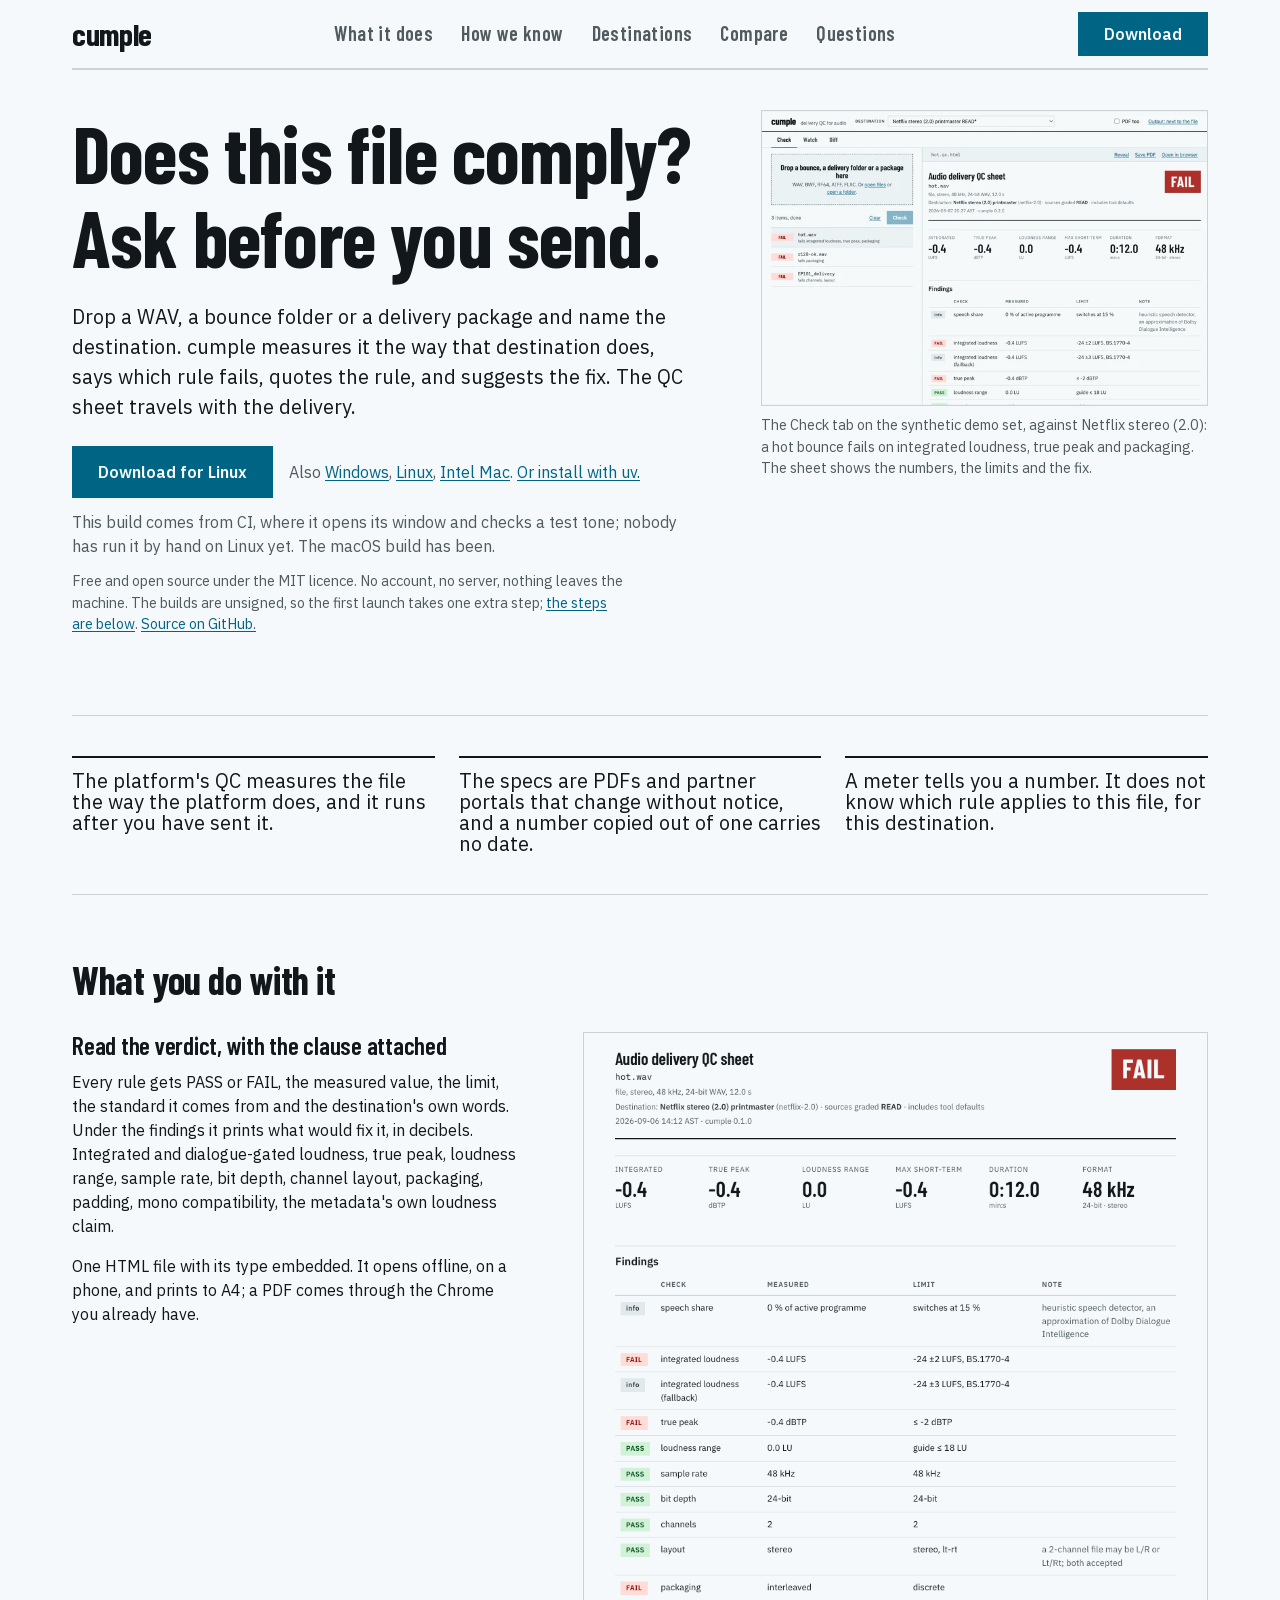
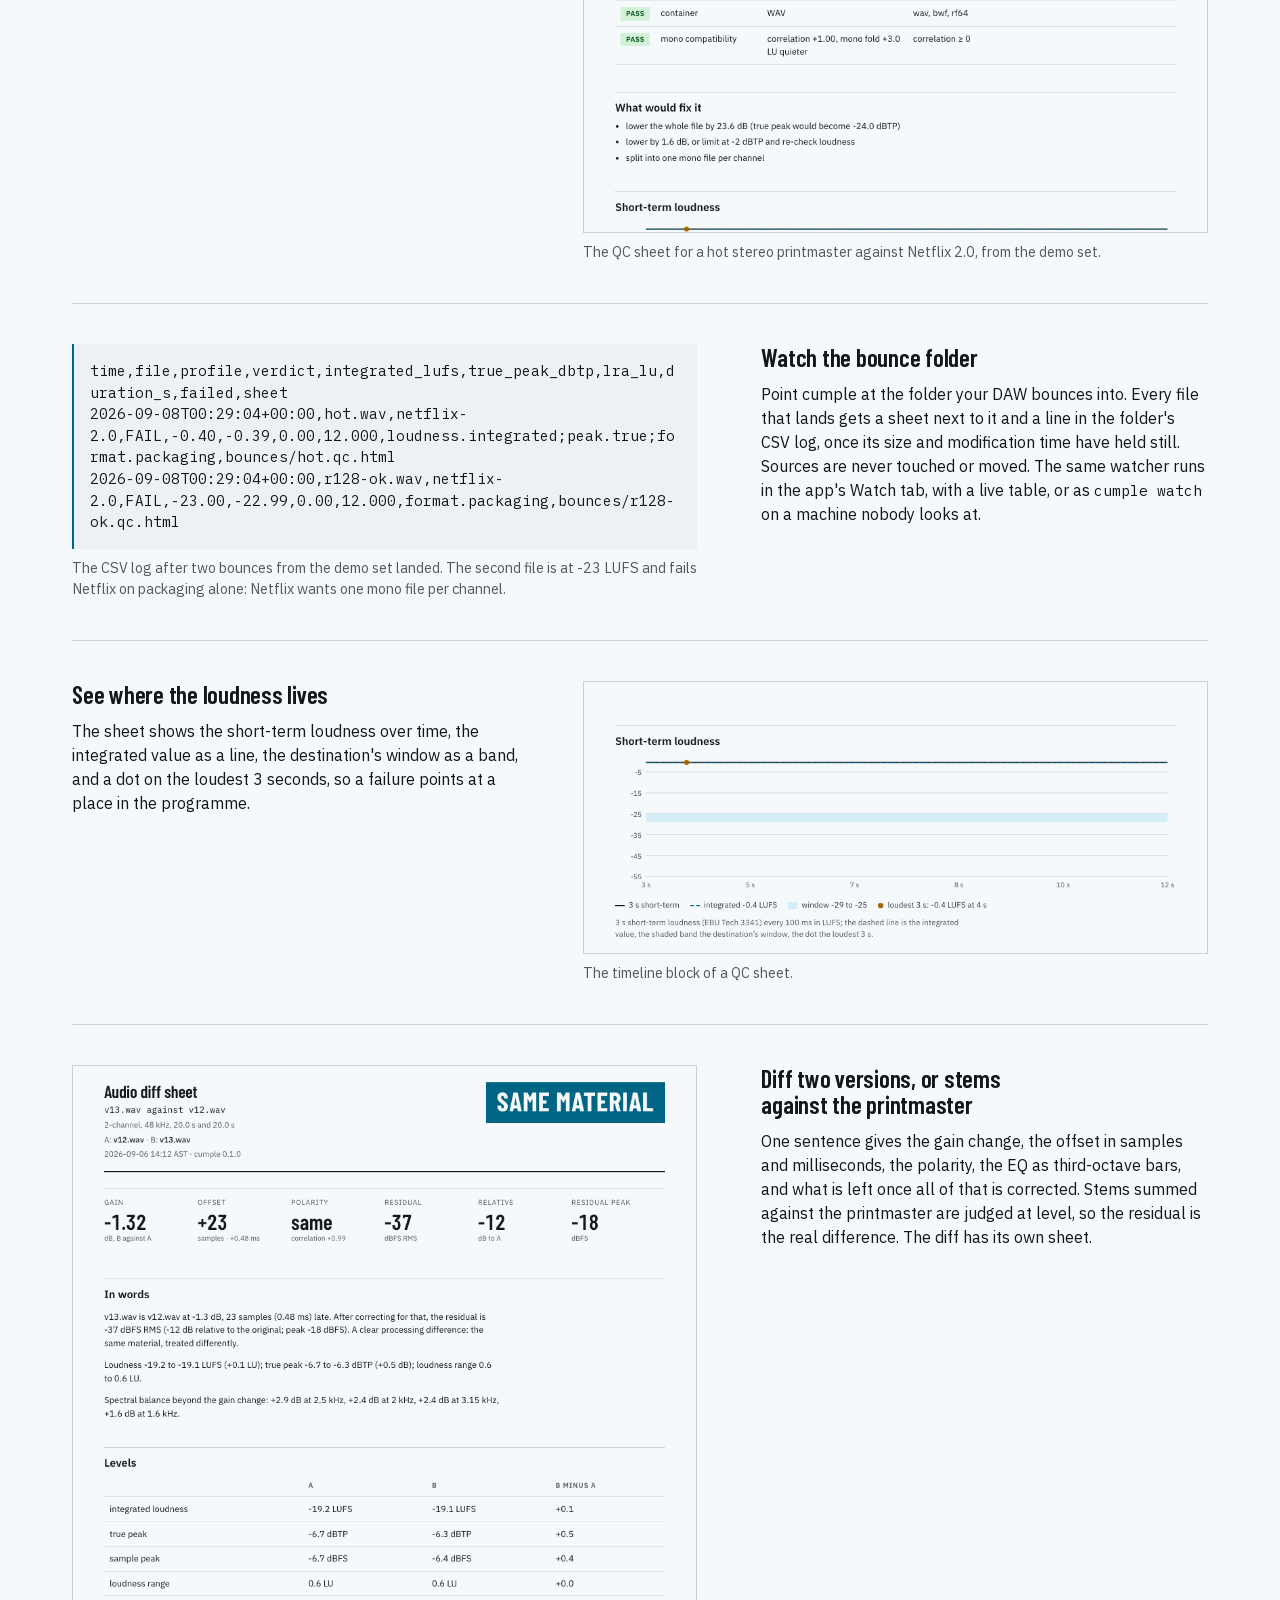
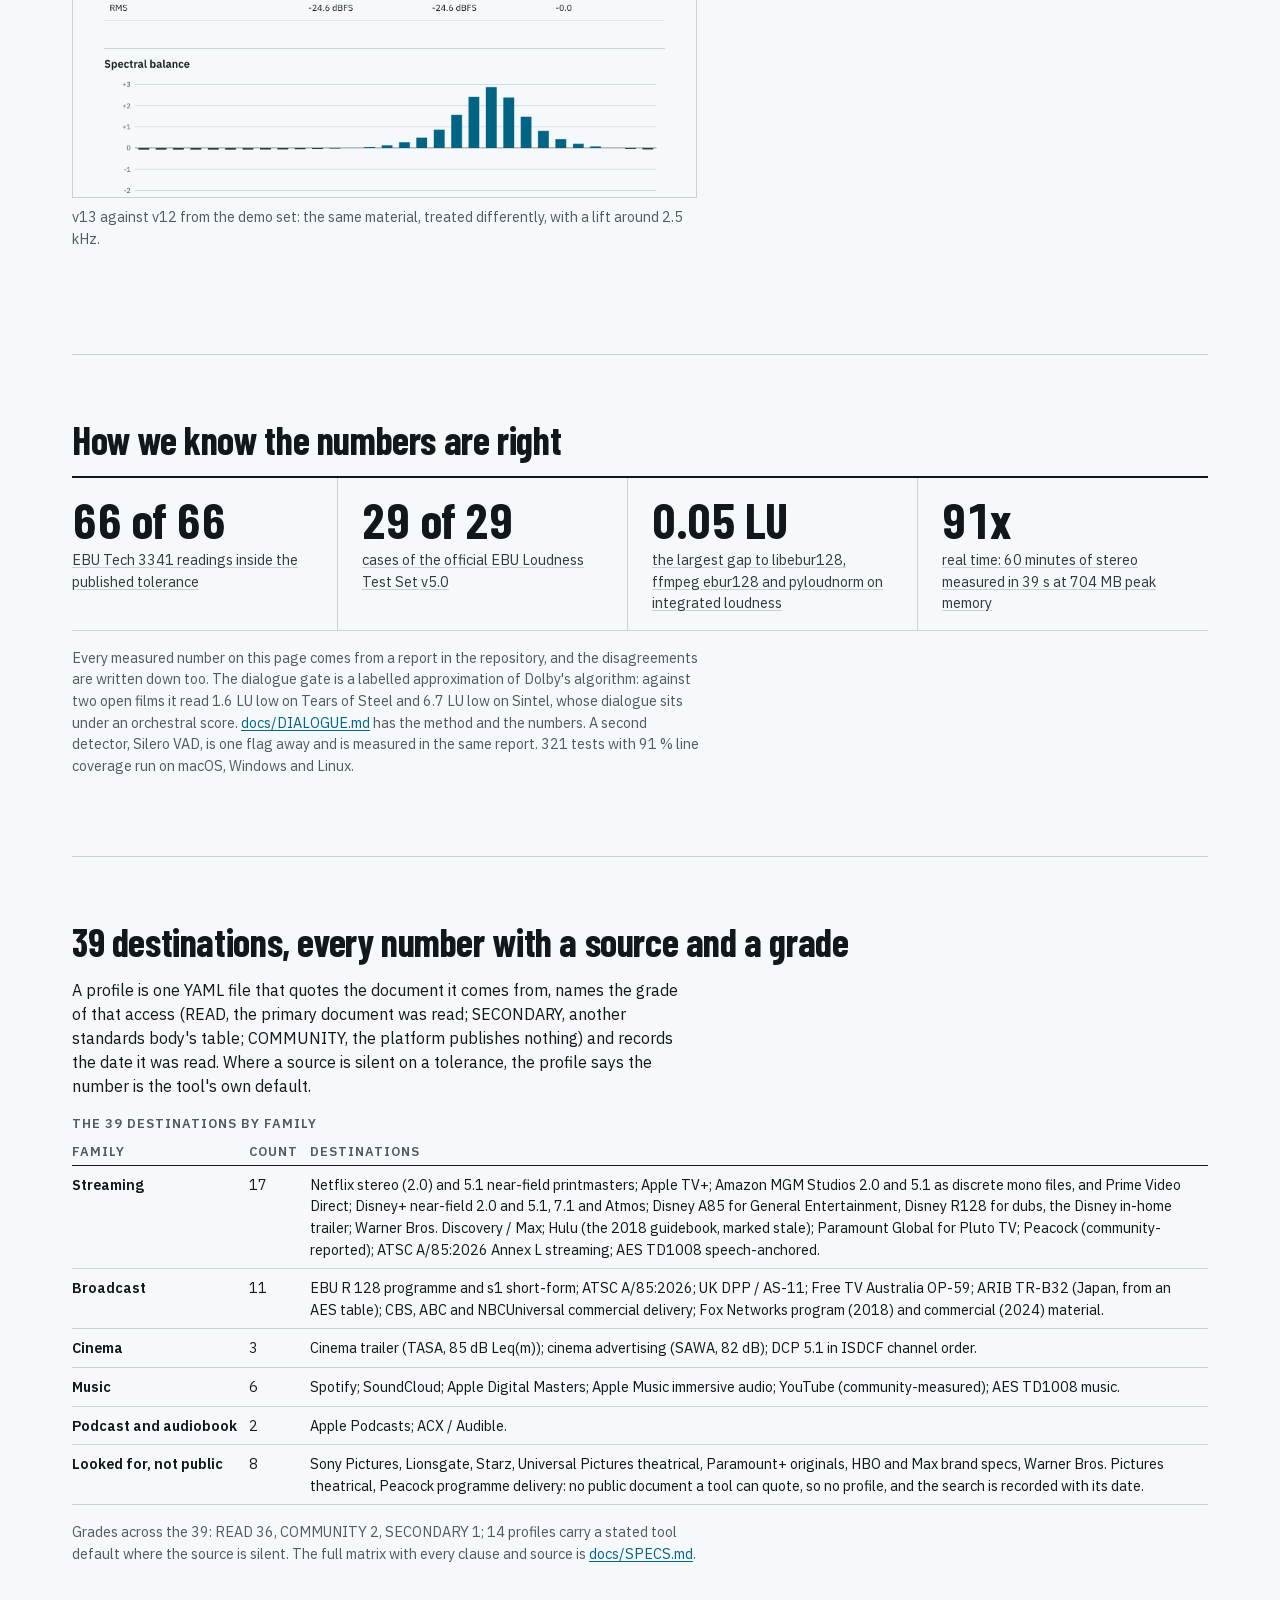
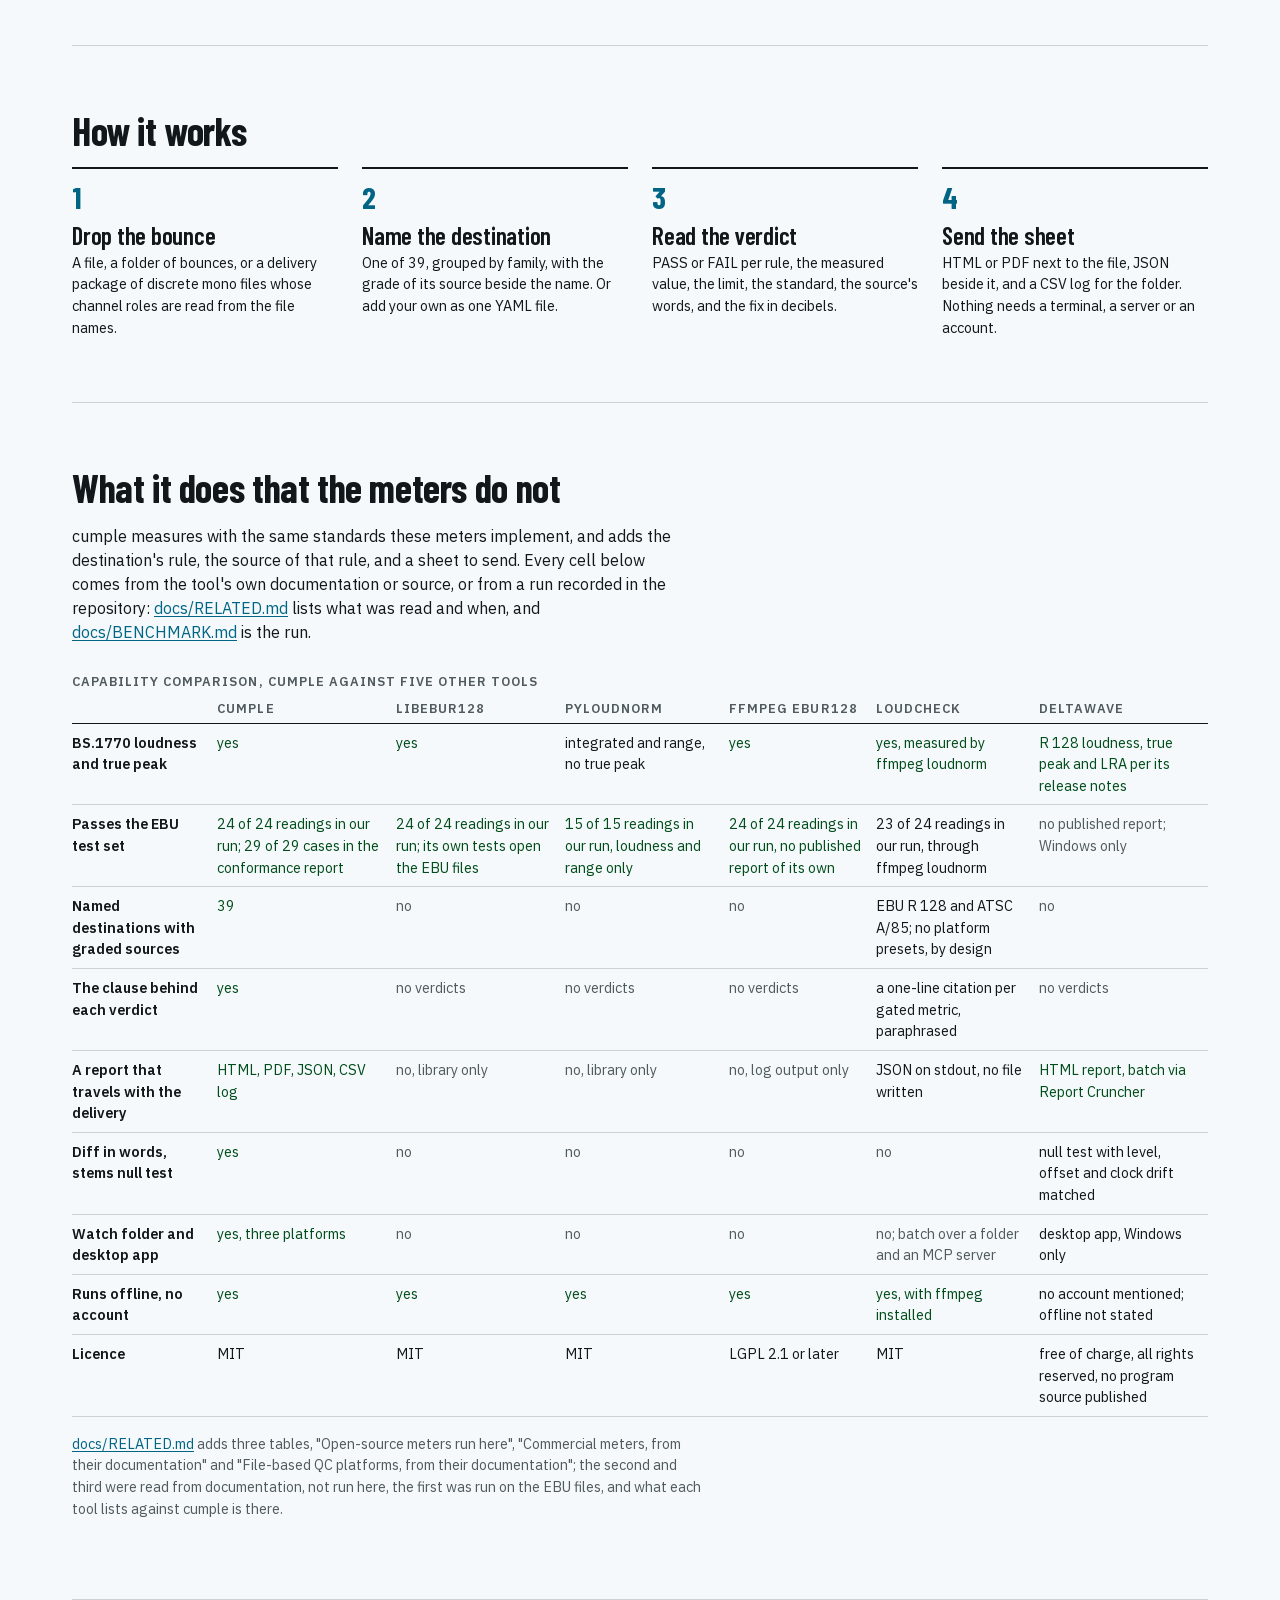
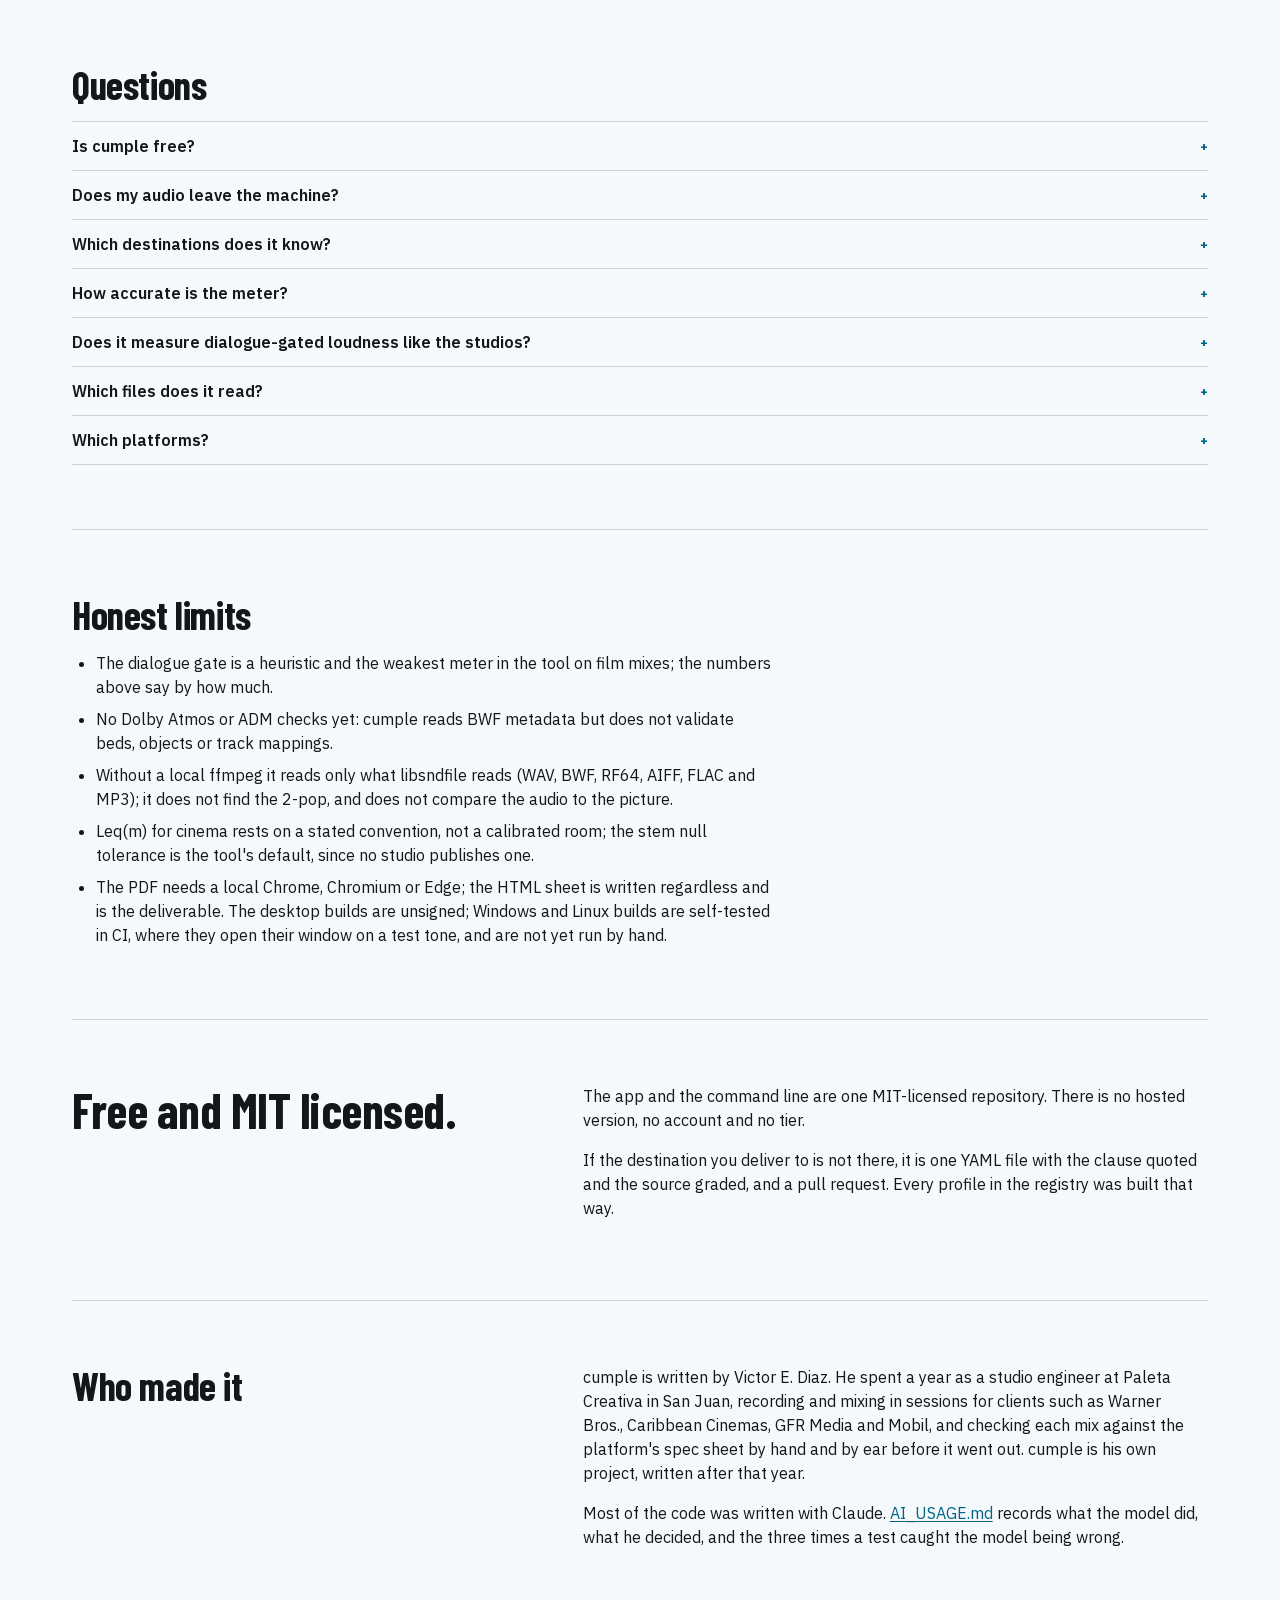
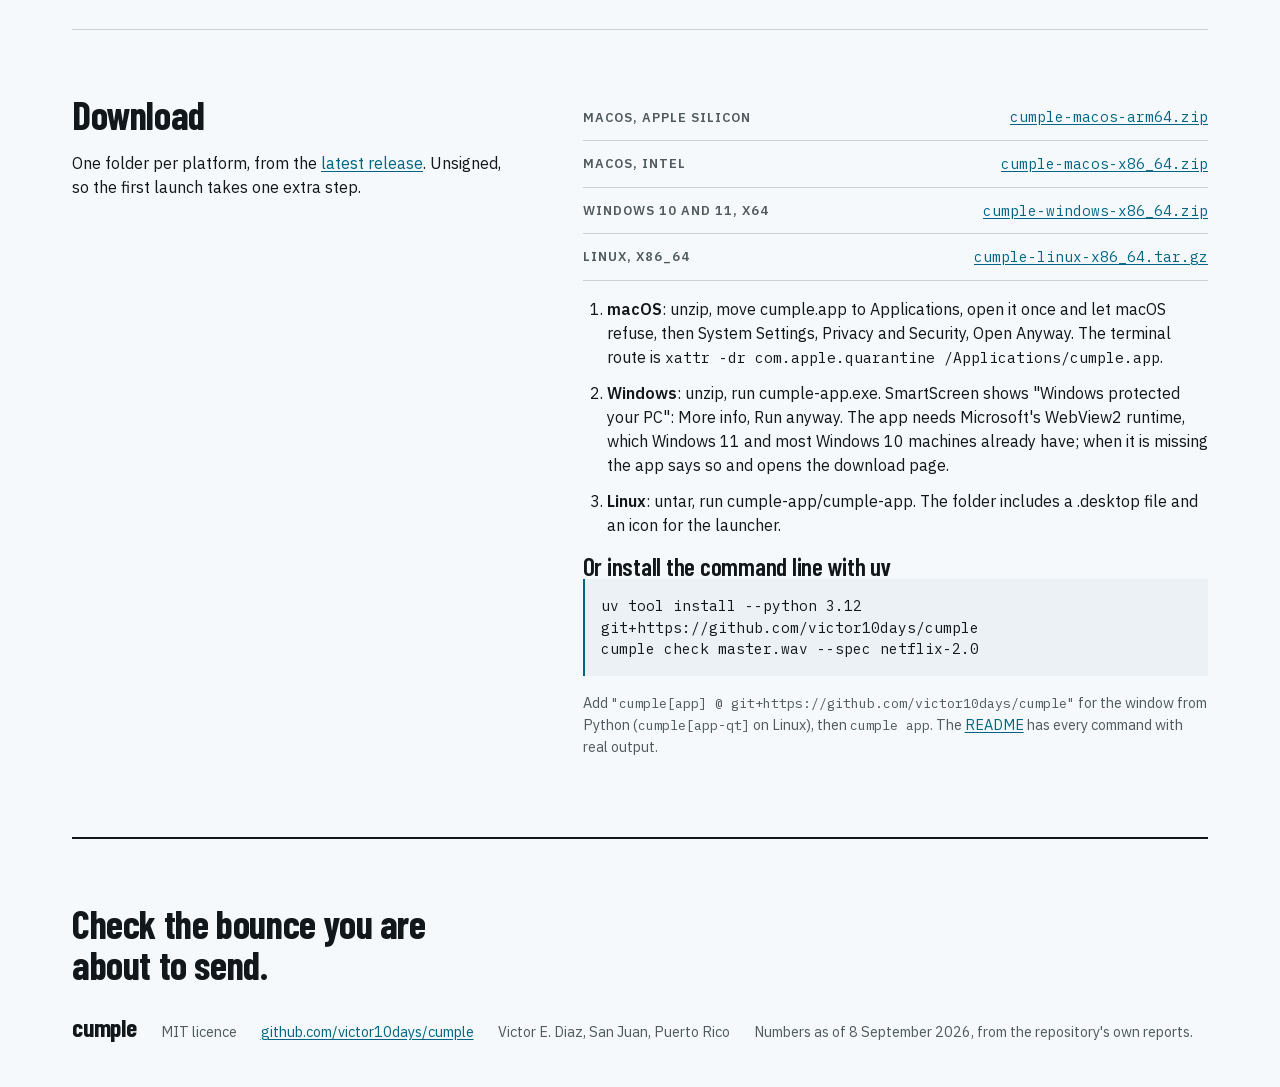
==== commit 213ffbe4: "Add cumple to the repair harness with its fidelity, precision and chunking columns, pin docs/REPAIR." ====
--- a/site/index.html
+++ b/site/index.html
@@ -337,7 +337,7 @@
     <div><a href="https://github.com/victor10days/cumple/blob/main/docs/BENCHMARK.md"><span class="big">0.05 LU</span> <span class="what">the largest gap to libebur128, ffmpeg ebur128 and pyloudnorm on integrated loudness</span></a></div>
     <div><a href="https://github.com/victor10days/cumple/blob/main/docs/PERF.md" aria-label="91 times real time: 60 minutes of stereo measured in 39 seconds at 704 MB peak memory"><span class="big">91x</span> <span class="what">real time: 60 minutes of stereo measured in 39 s at 704 MB peak memory</span></a></div>
   </div>
-  <p class="note">Every measured number on this page comes from a report in the repository, and the disagreements are written down too. The dialogue gate is a labelled approximation of Dolby's algorithm: against two open films it read 1.6 LU low on Tears of Steel and 6.7 LU low on Sintel, whose dialogue sits under an orchestral score. <a href="https://github.com/victor10days/cumple/blob/main/docs/DIALOGUE.md">docs/DIALOGUE.md</a> has the method and the numbers. A second detector, Silero VAD, is one flag away and is measured in the same report. 313 tests with 91 % line coverage run on macOS, Windows and Linux.</p>
+  <p class="note">Every measured number on this page comes from a report in the repository, and the disagreements are written down too. The dialogue gate is a labelled approximation of Dolby's algorithm: against two open films it read 1.6 LU low on Tears of Steel and 6.7 LU low on Sintel, whose dialogue sits under an orchestral score. <a href="https://github.com/victor10days/cumple/blob/main/docs/DIALOGUE.md">docs/DIALOGUE.md</a> has the method and the numbers. A second detector, Silero VAD, is one flag away and is measured in the same report. 321 tests with 91 % line coverage run on macOS, Windows and Linux.</p>
 </section>
 
 <section aria-labelledby="destinations">
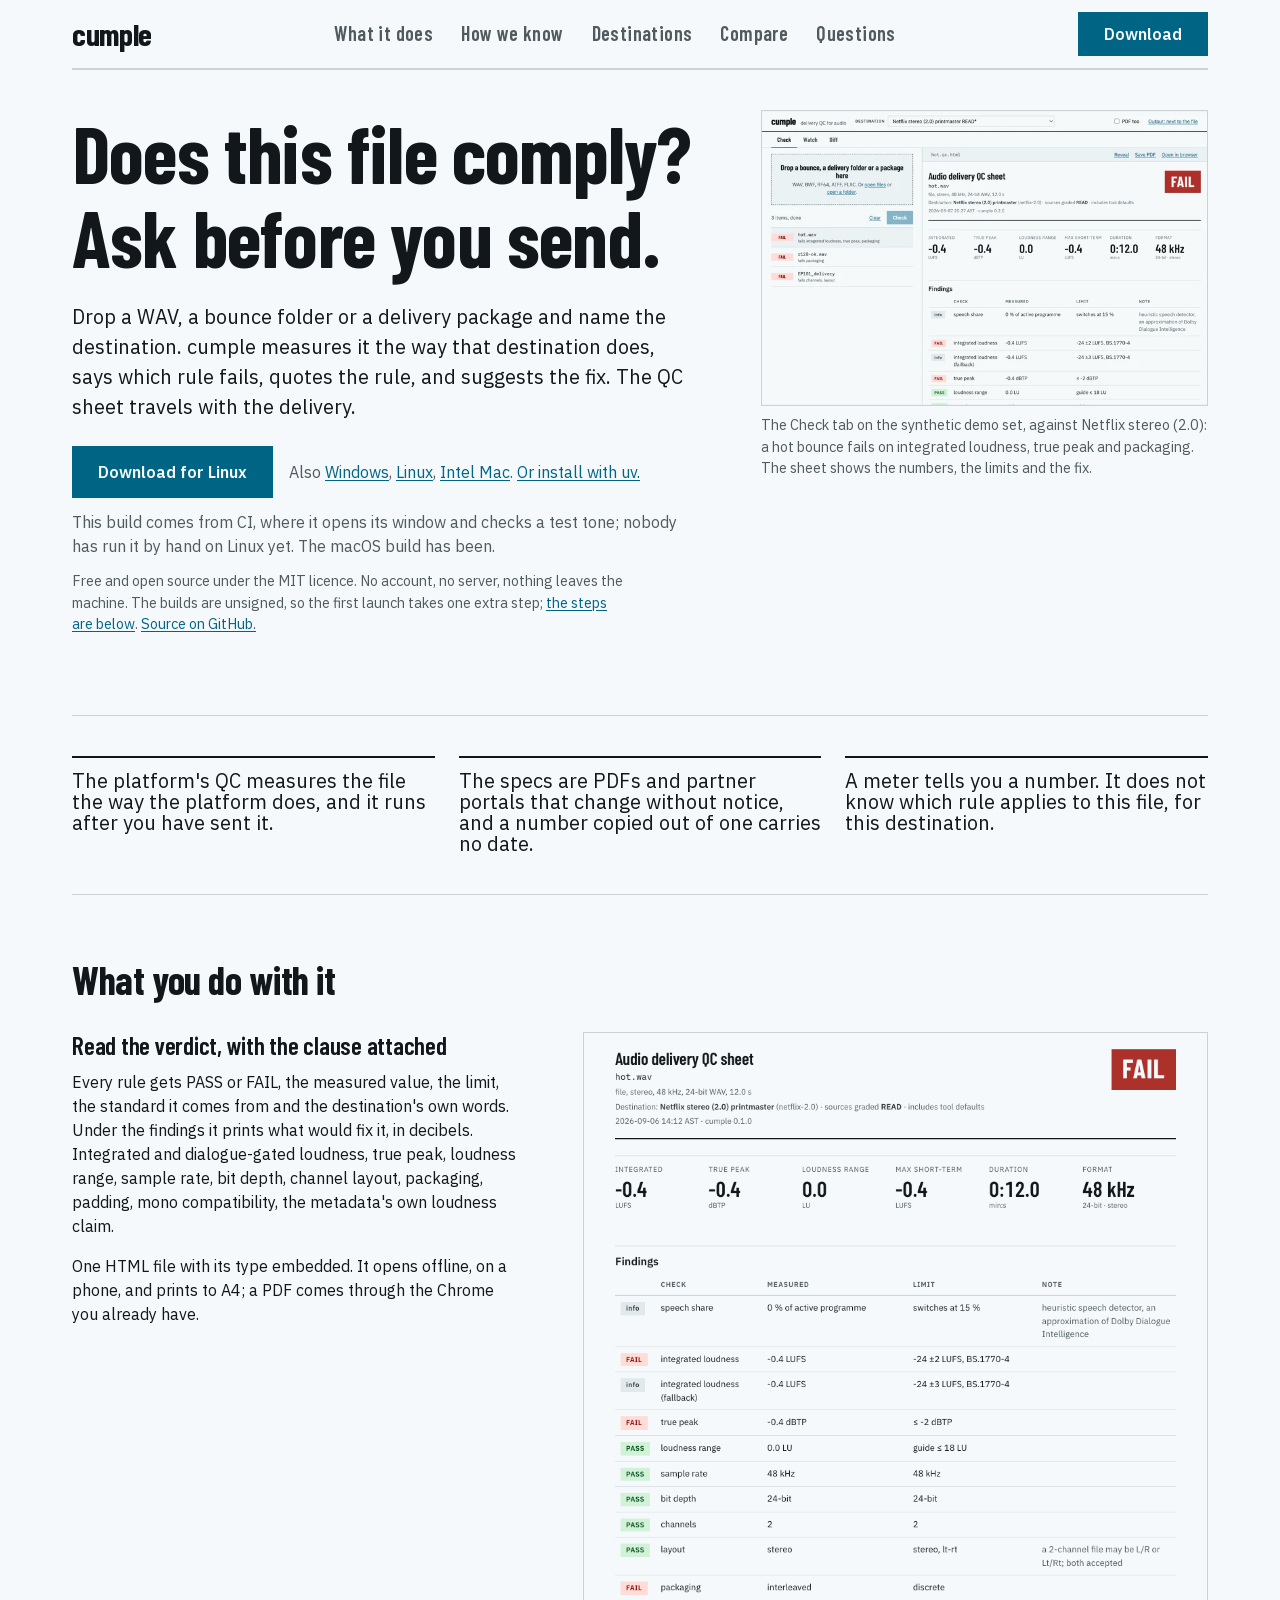
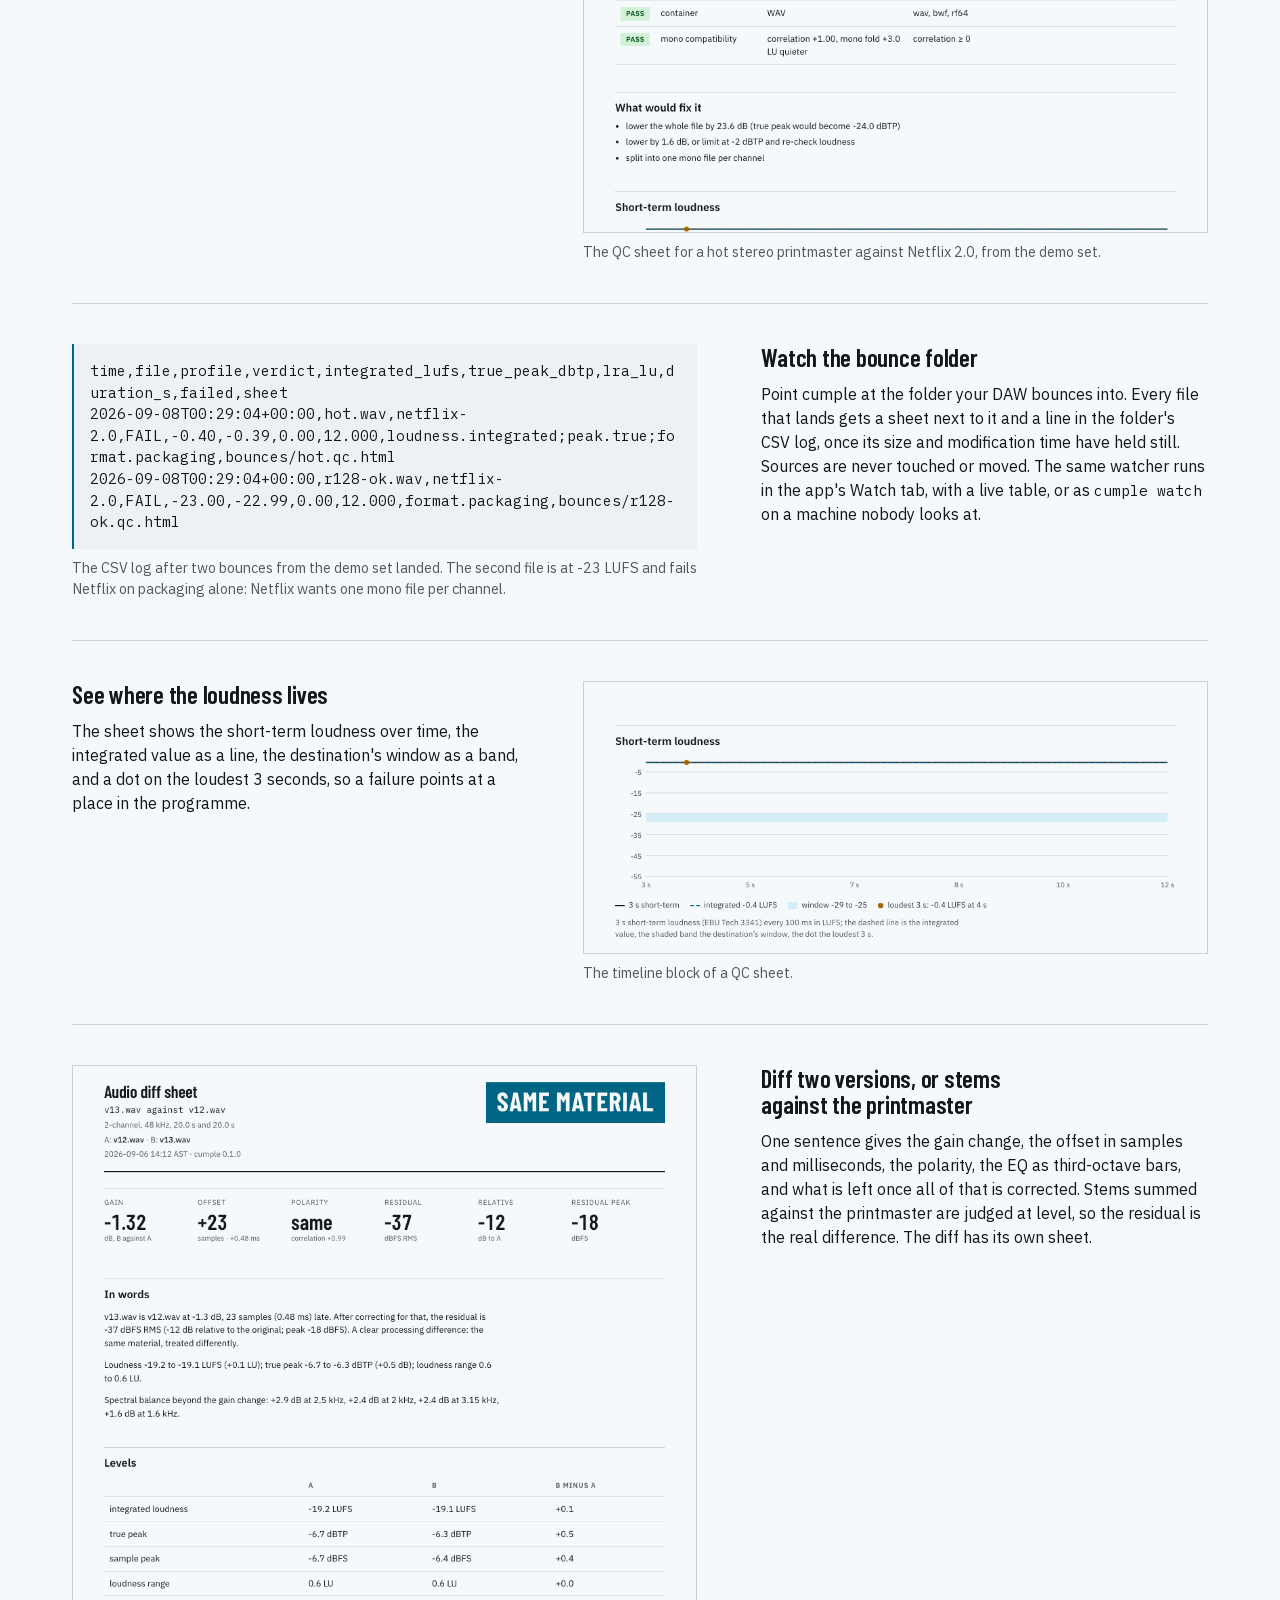
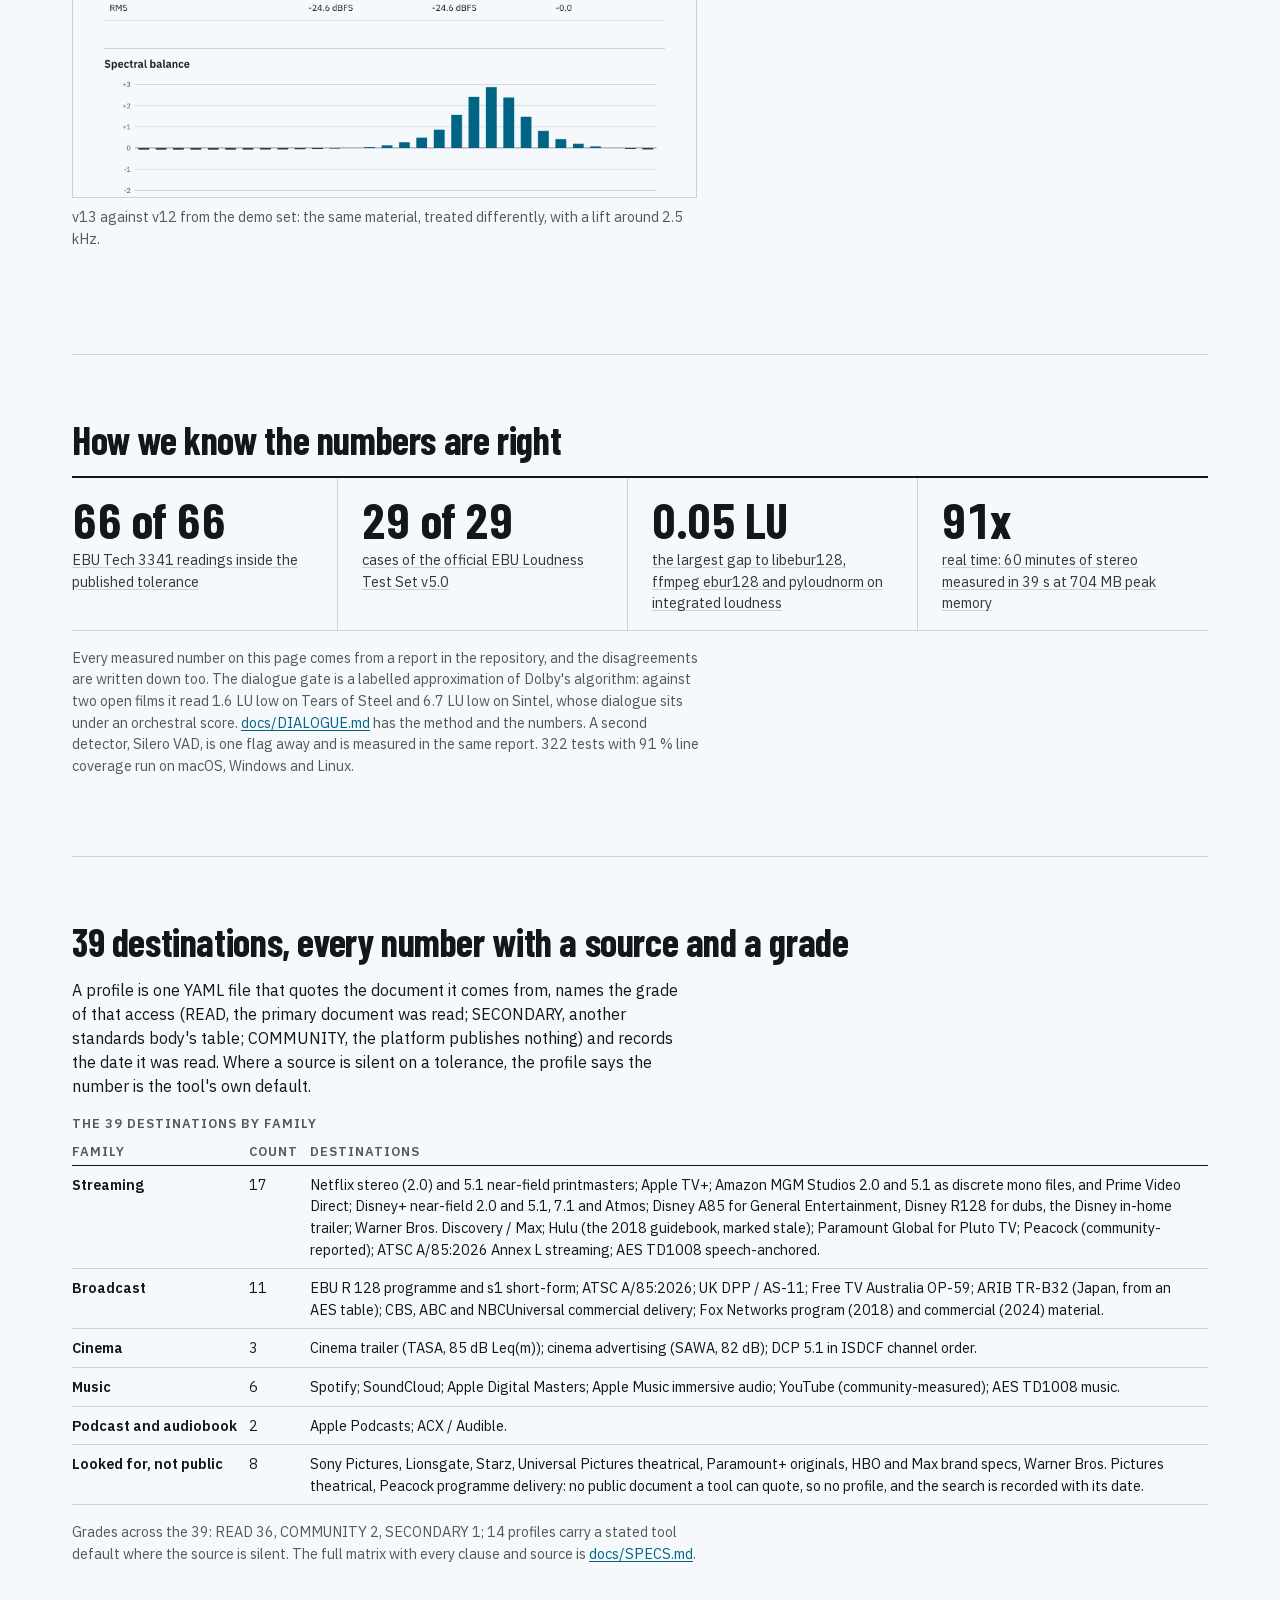
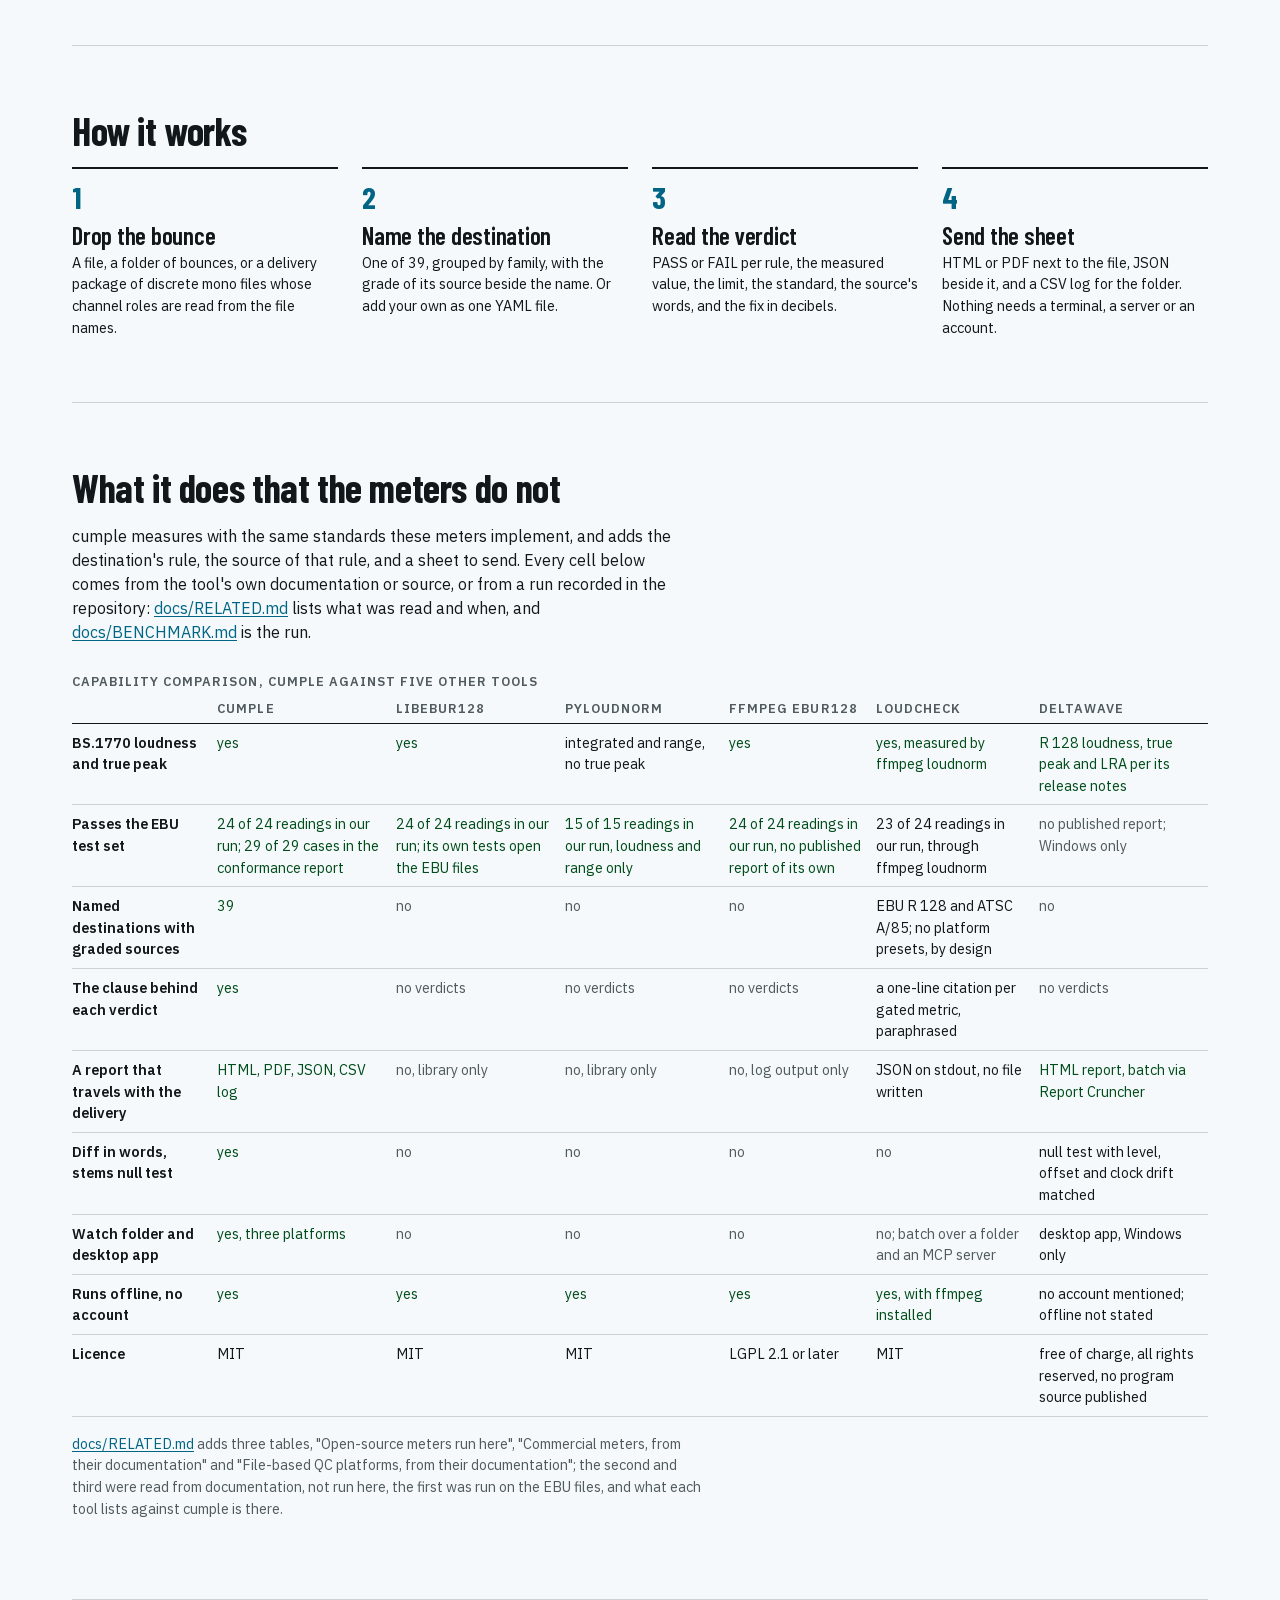
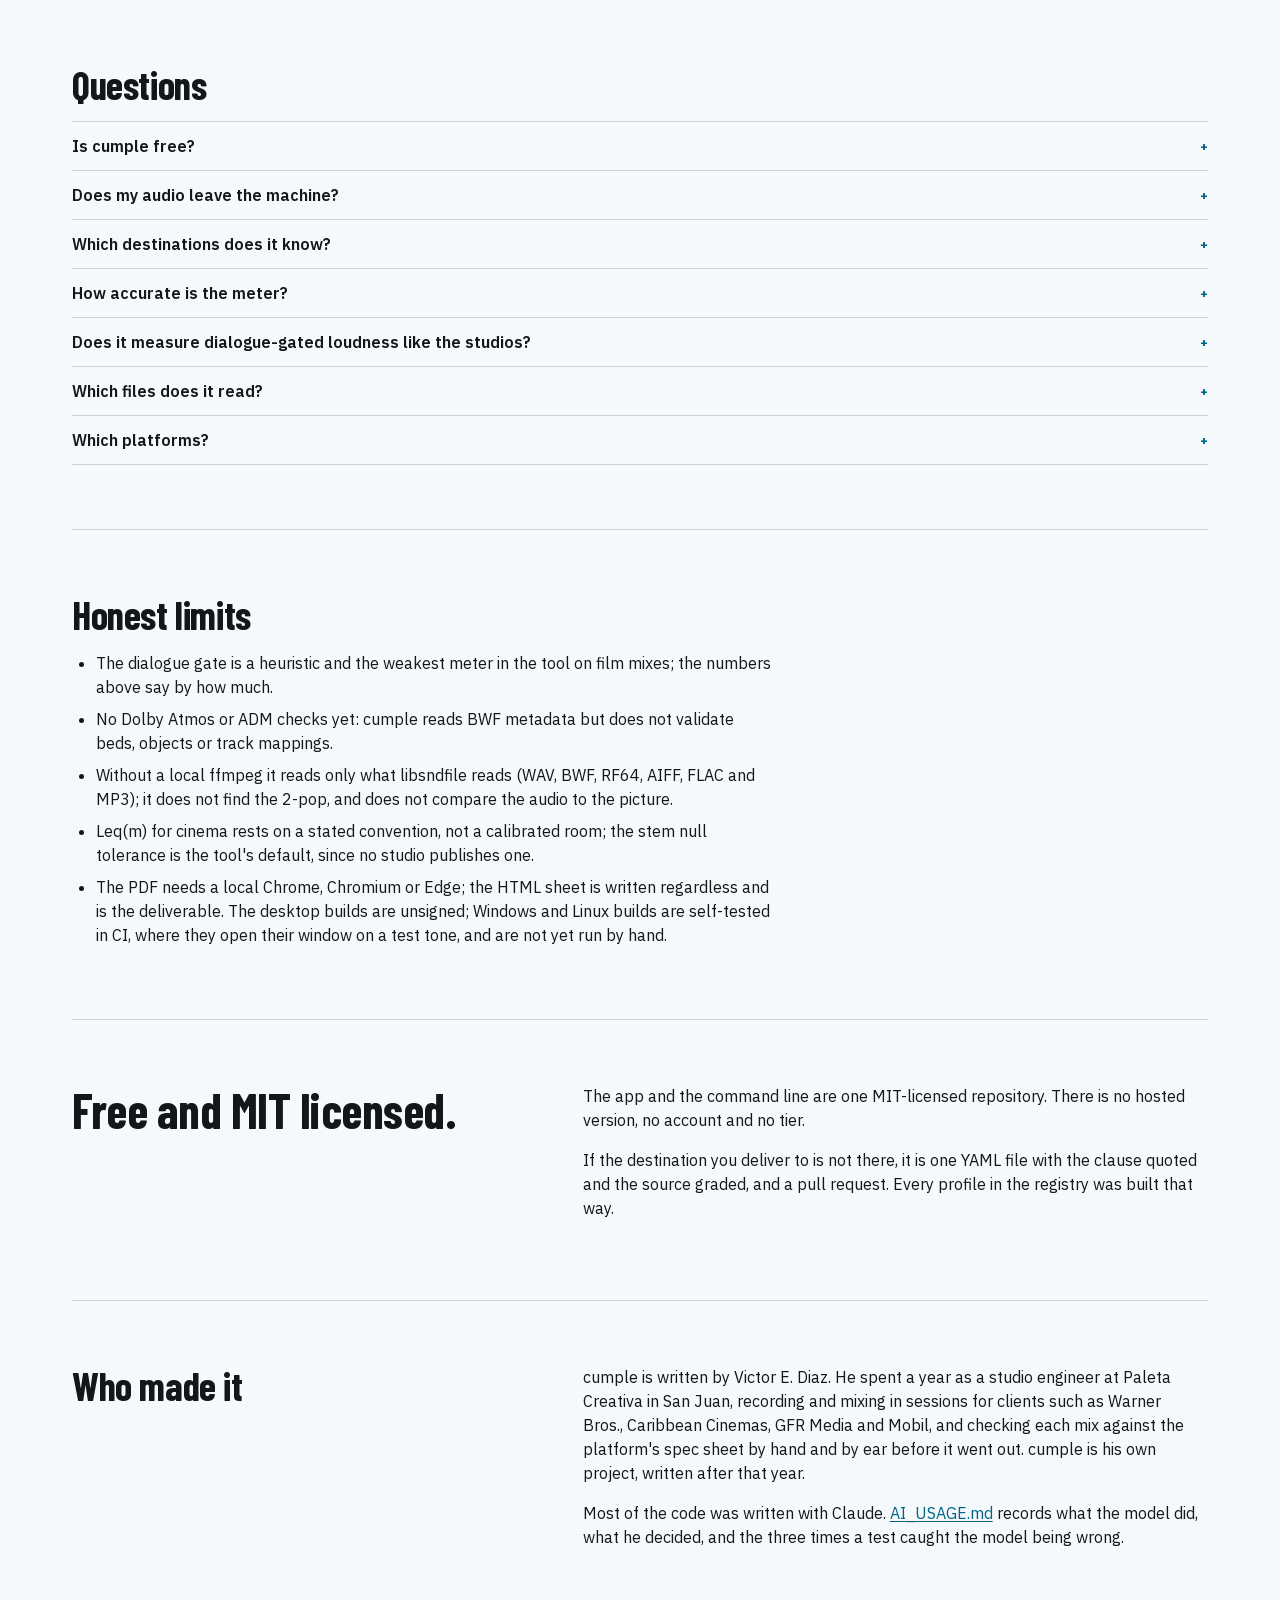
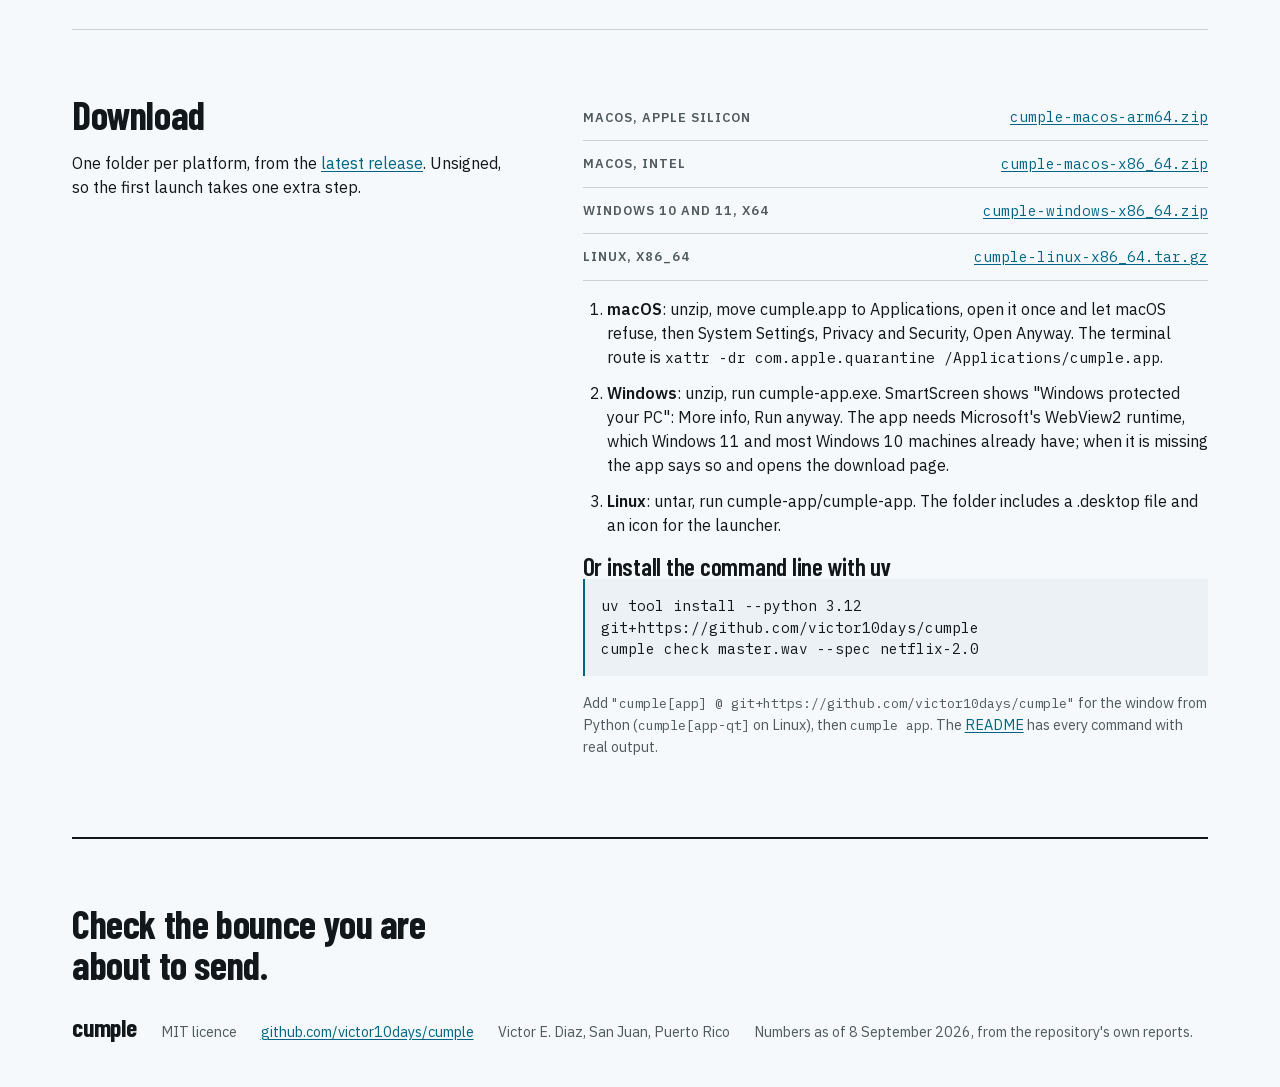
==== commit be78b8d7: "Count the false detections as each tool's own gaps that touch no injected click, report rule 3, and " ====
--- a/site/index.html
+++ b/site/index.html
@@ -337,7 +337,7 @@
     <div><a href="https://github.com/victor10days/cumple/blob/main/docs/BENCHMARK.md"><span class="big">0.05 LU</span> <span class="what">the largest gap to libebur128, ffmpeg ebur128 and pyloudnorm on integrated loudness</span></a></div>
     <div><a href="https://github.com/victor10days/cumple/blob/main/docs/PERF.md" aria-label="91 times real time: 60 minutes of stereo measured in 39 seconds at 704 MB peak memory"><span class="big">91x</span> <span class="what">real time: 60 minutes of stereo measured in 39 s at 704 MB peak memory</span></a></div>
   </div>
-  <p class="note">Every measured number on this page comes from a report in the repository, and the disagreements are written down too. The dialogue gate is a labelled approximation of Dolby's algorithm: against two open films it read 1.6 LU low on Tears of Steel and 6.7 LU low on Sintel, whose dialogue sits under an orchestral score. <a href="https://github.com/victor10days/cumple/blob/main/docs/DIALOGUE.md">docs/DIALOGUE.md</a> has the method and the numbers. A second detector, Silero VAD, is one flag away and is measured in the same report. 321 tests with 91 % line coverage run on macOS, Windows and Linux.</p>
+  <p class="note">Every measured number on this page comes from a report in the repository, and the disagreements are written down too. The dialogue gate is a labelled approximation of Dolby's algorithm: against two open films it read 1.6 LU low on Tears of Steel and 6.7 LU low on Sintel, whose dialogue sits under an orchestral score. <a href="https://github.com/victor10days/cumple/blob/main/docs/DIALOGUE.md">docs/DIALOGUE.md</a> has the method and the numbers. A second detector, Silero VAD, is one flag away and is measured in the same report. 322 tests with 91 % line coverage run on macOS, Windows and Linux.</p>
 </section>
 
 <section aria-labelledby="destinations">
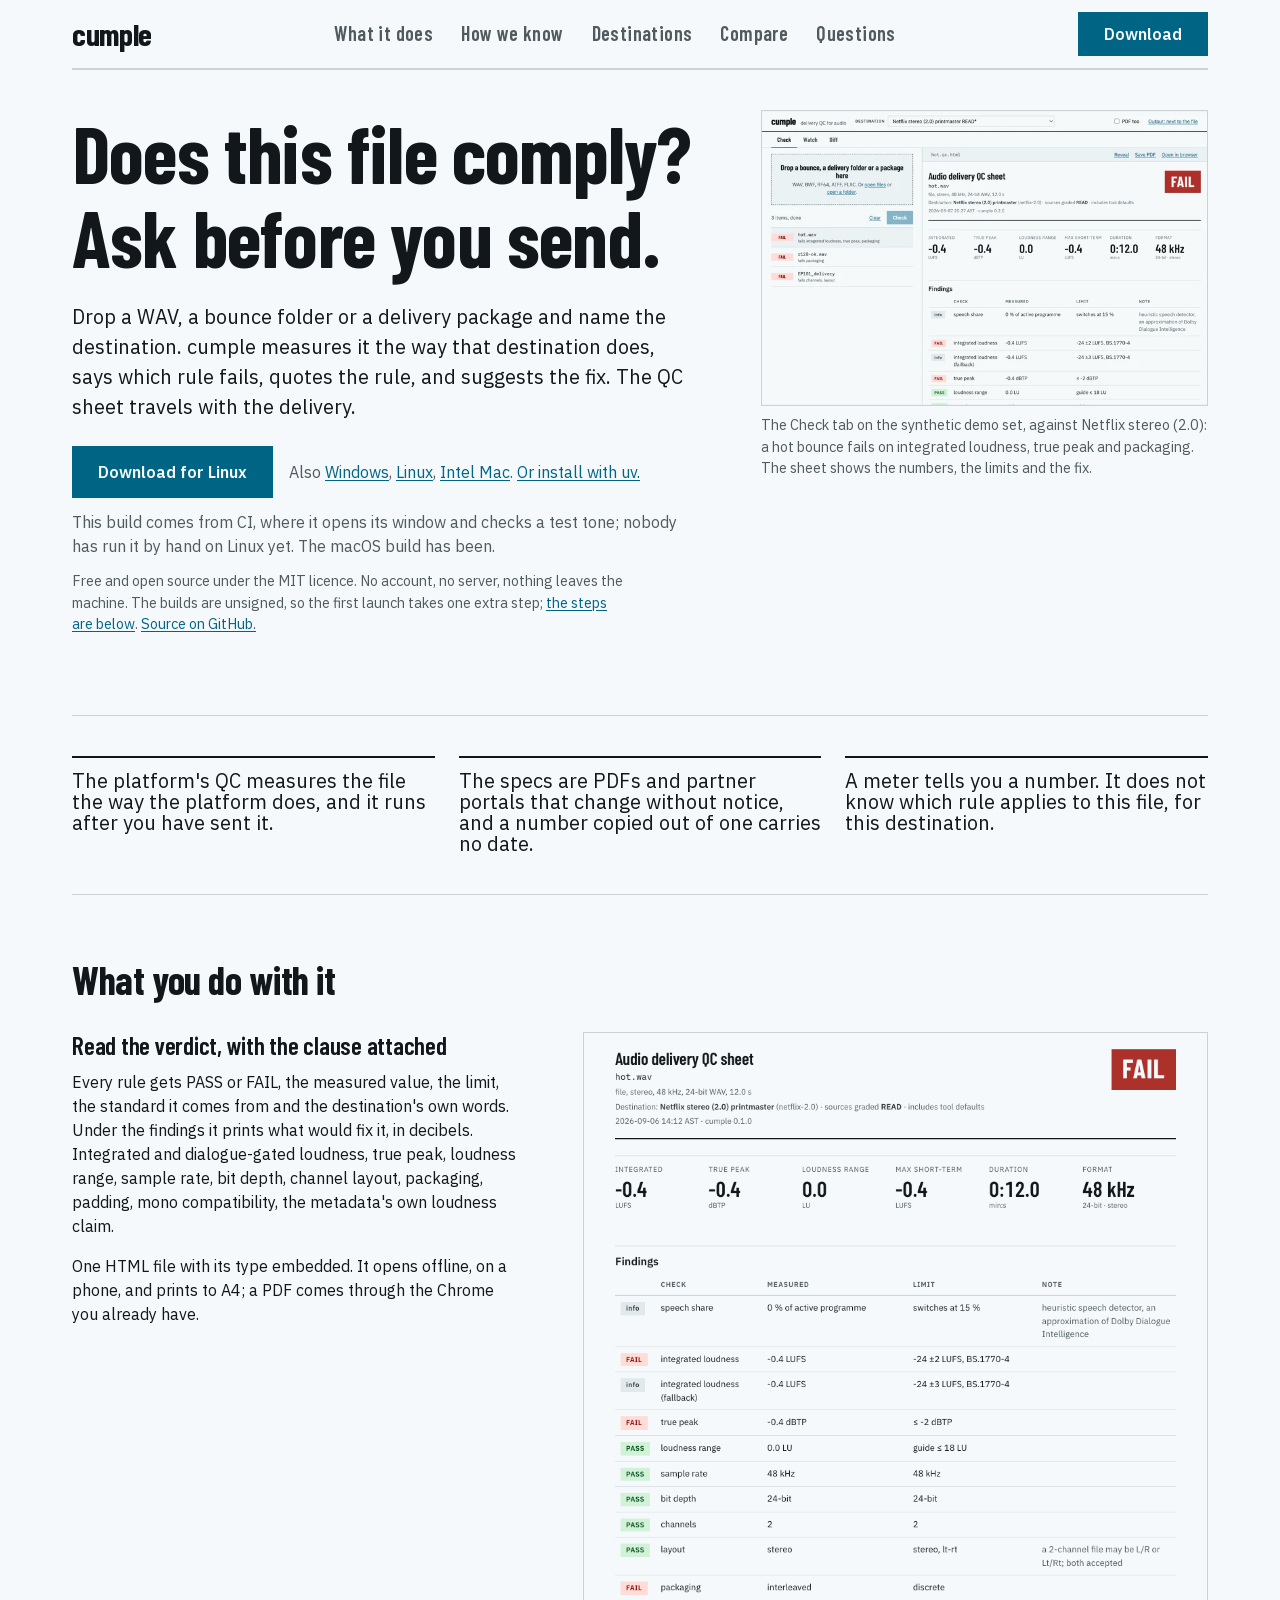
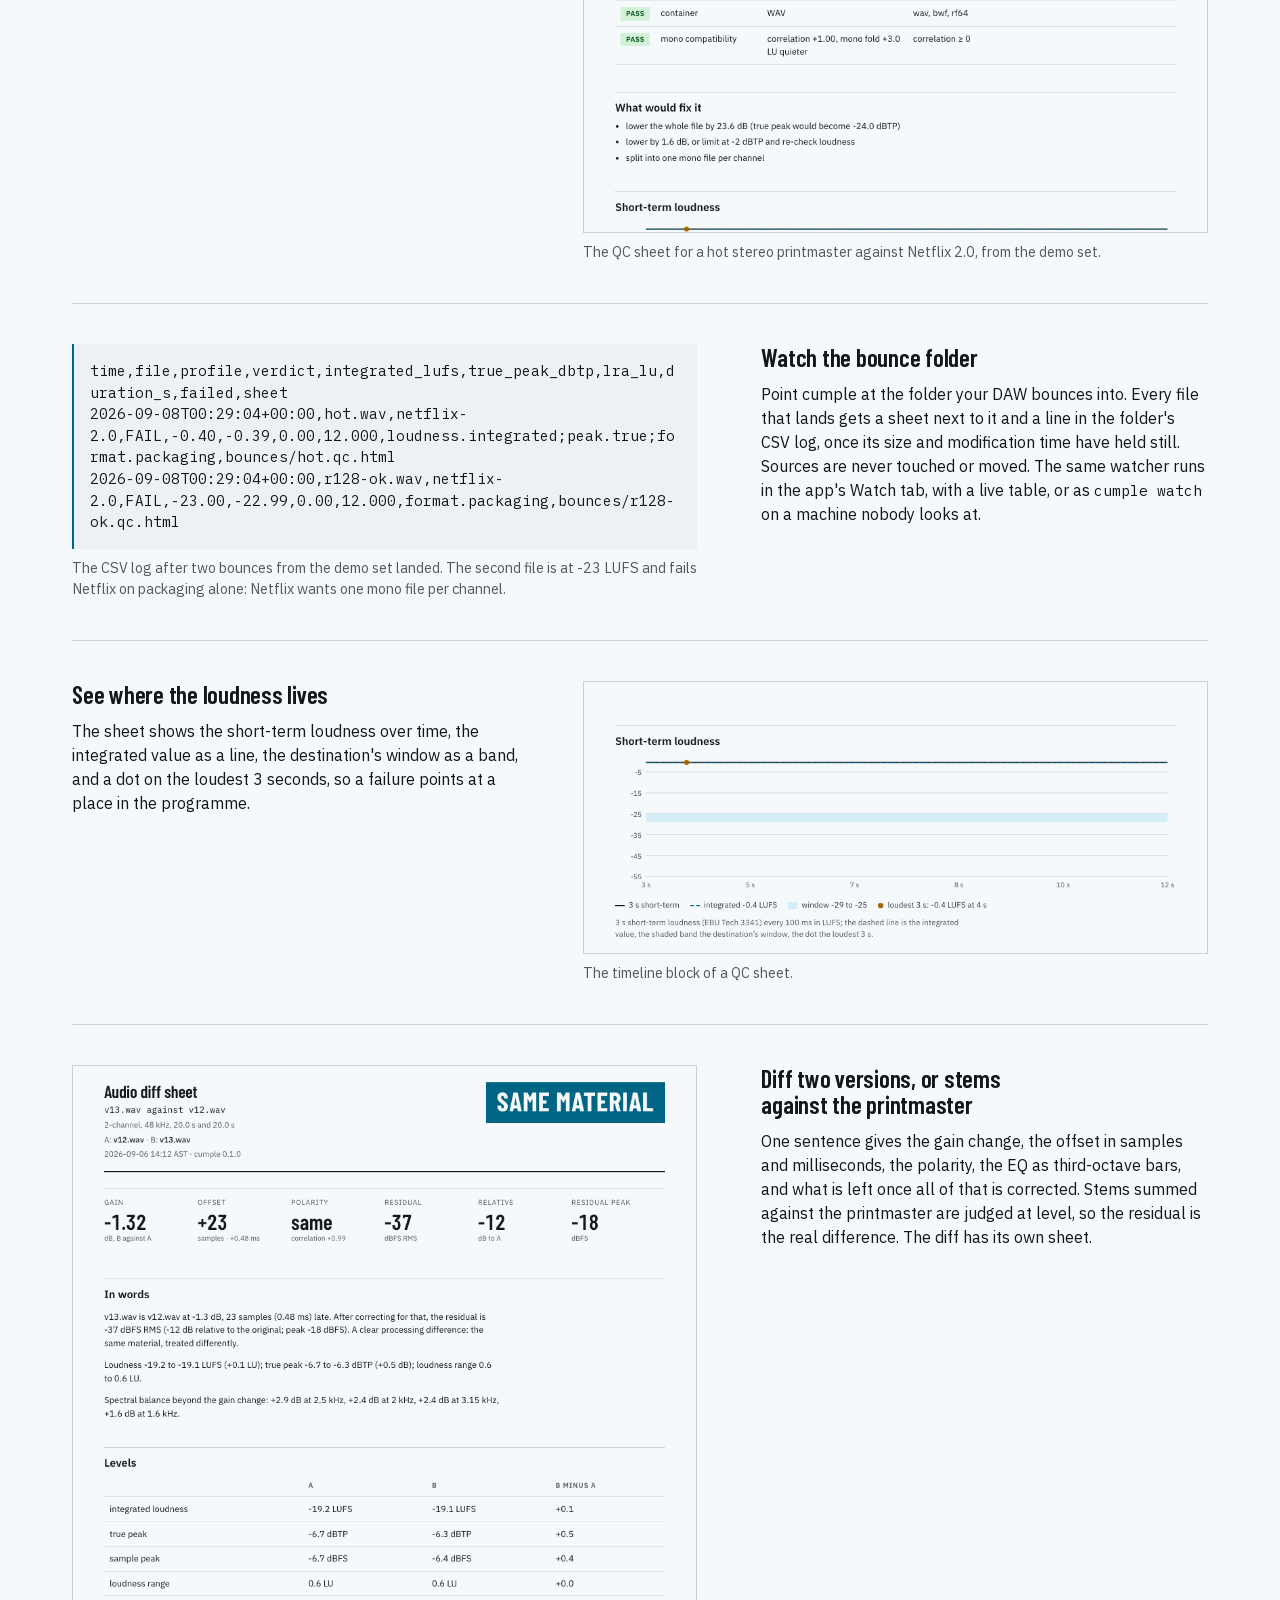
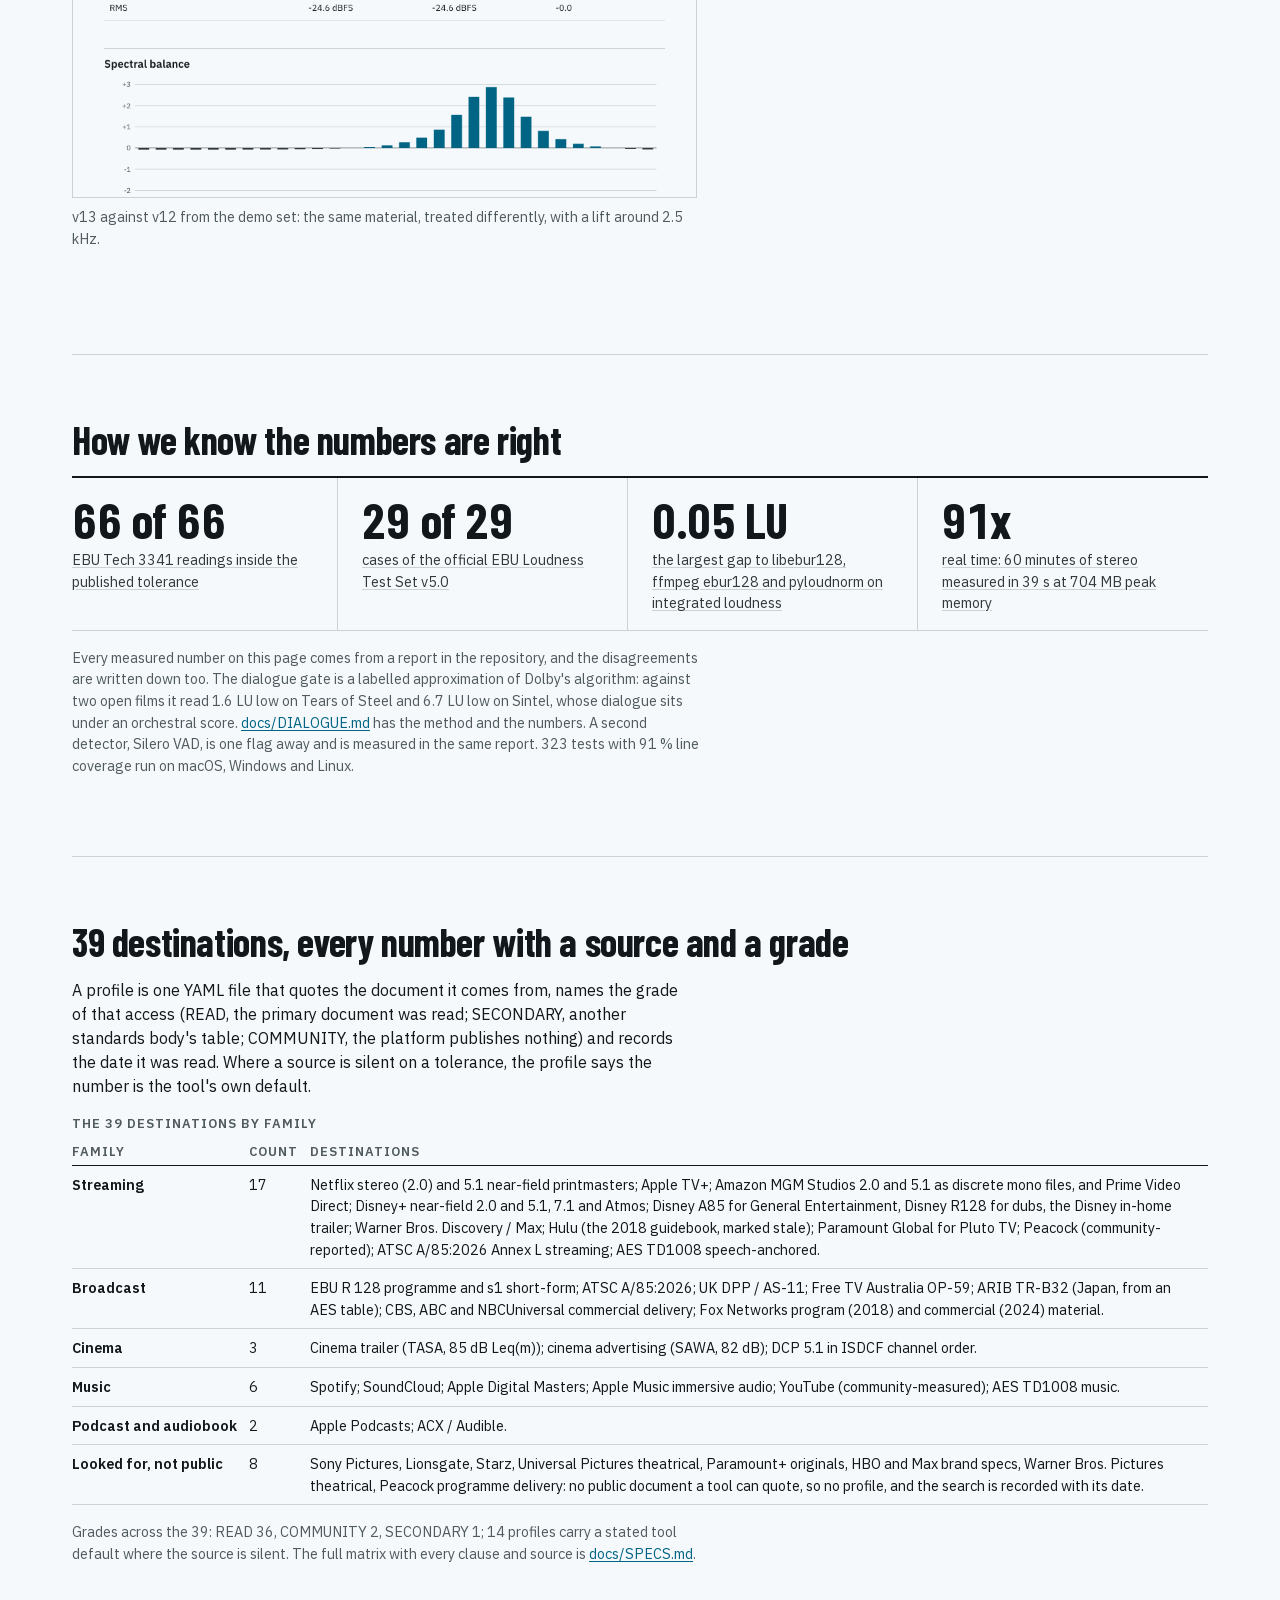
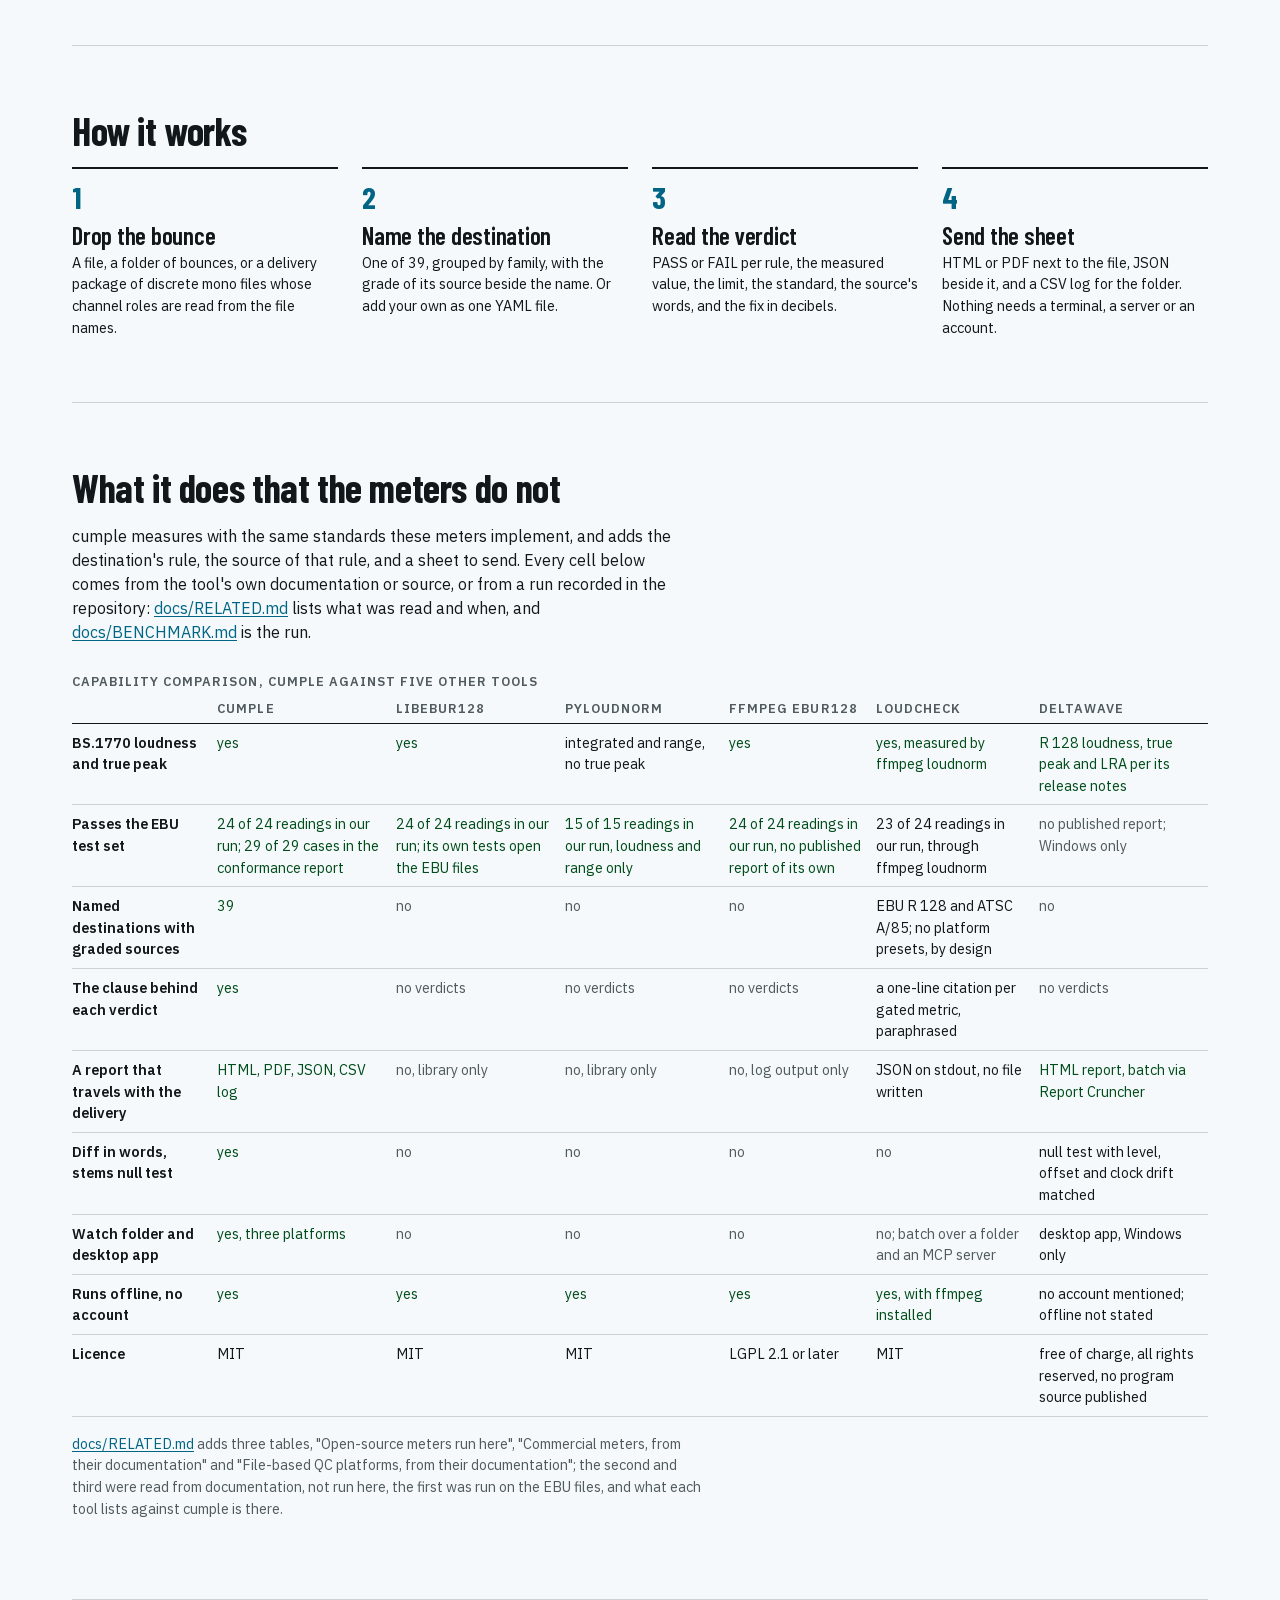
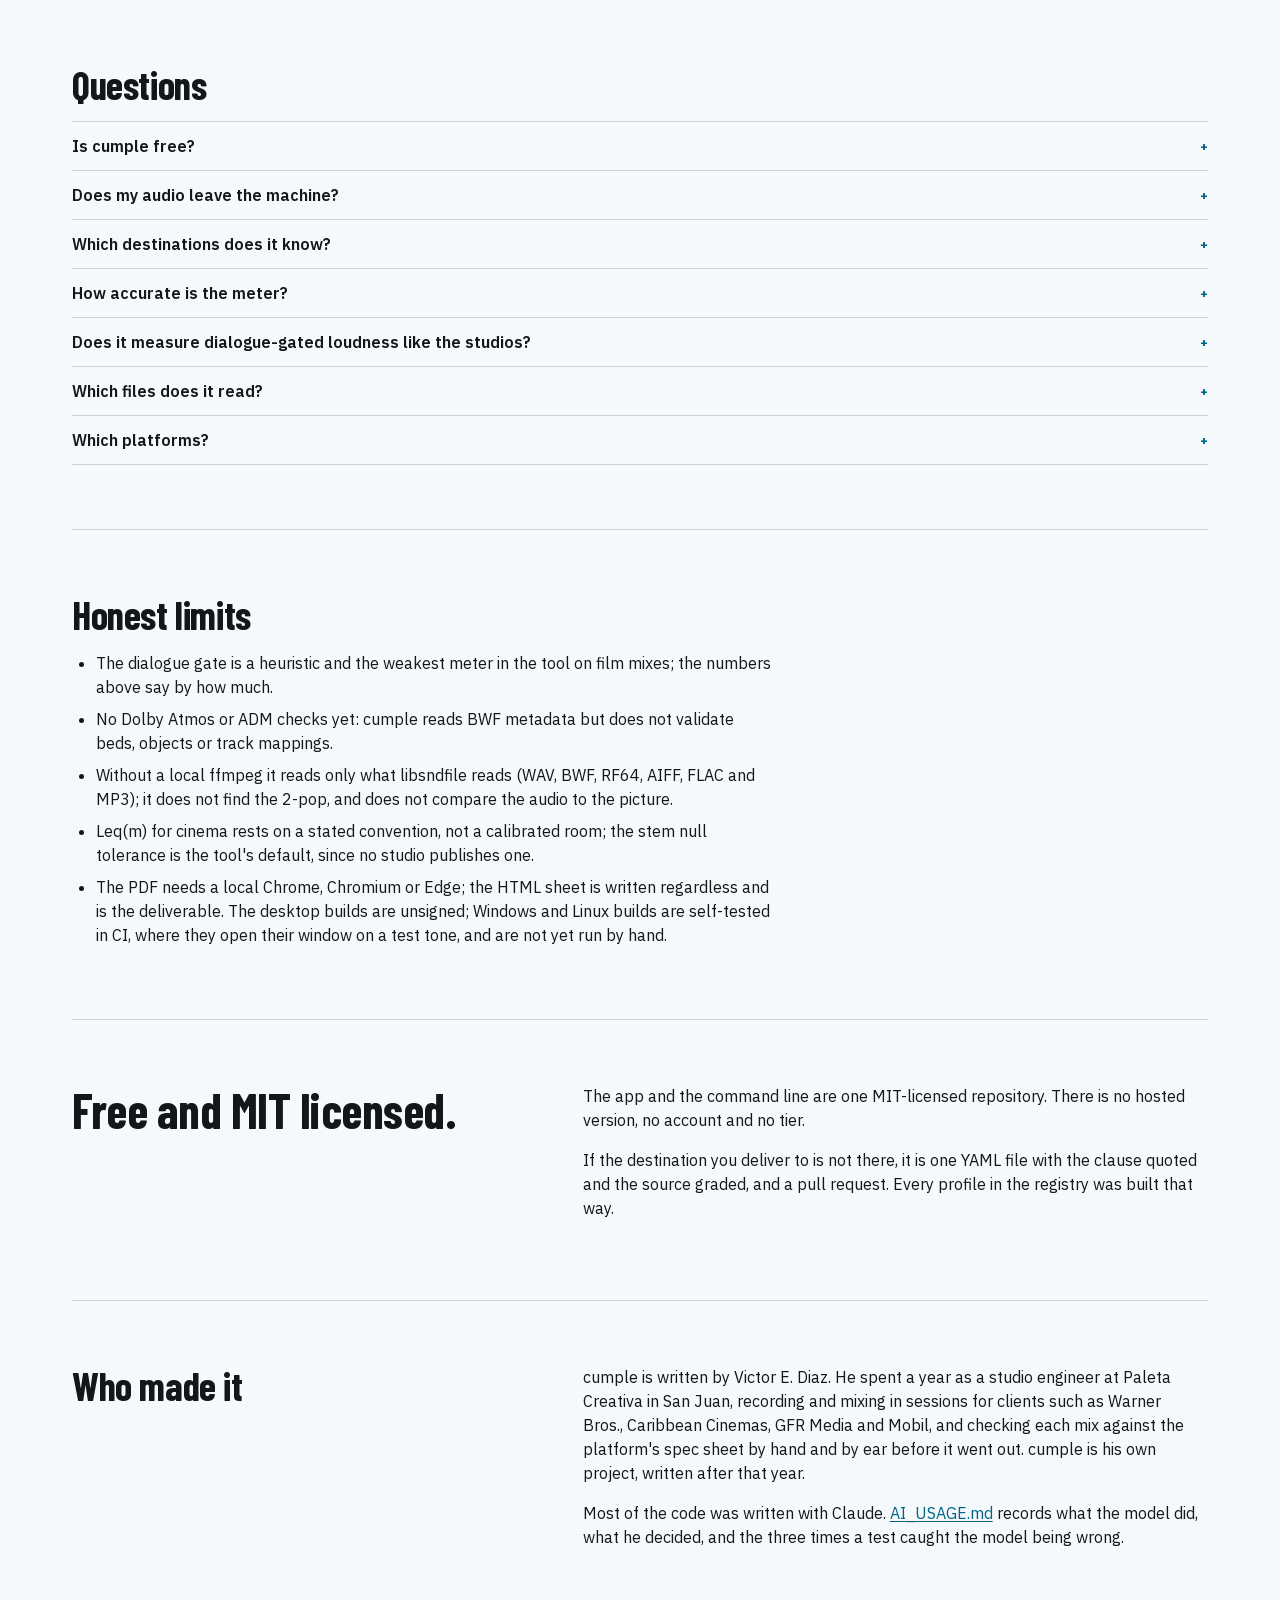
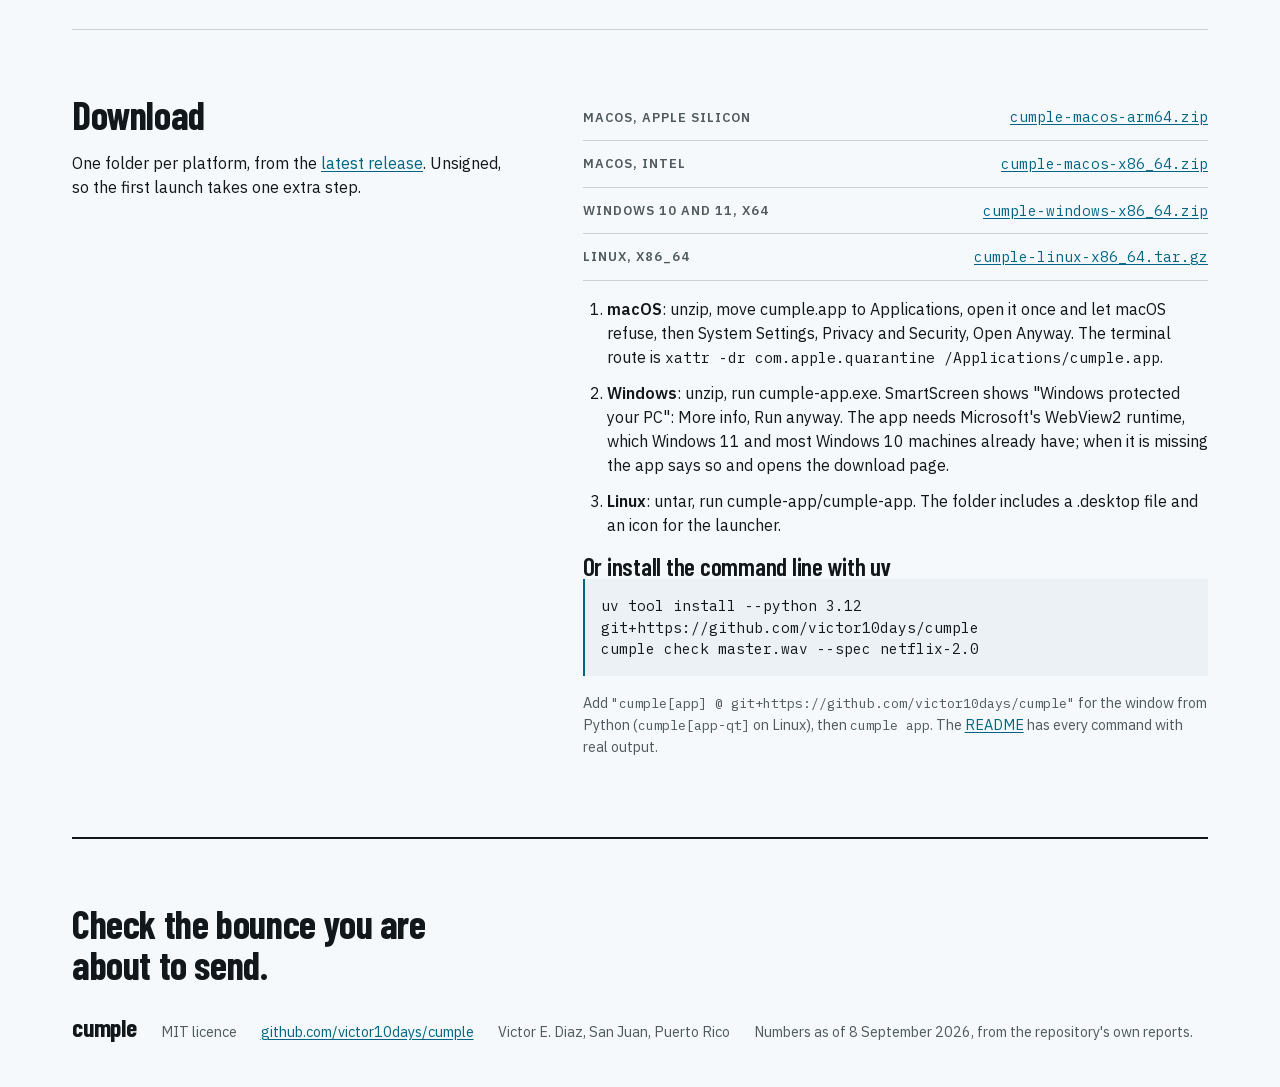
==== commit 0018c053: "Redo De-click's running sum from the first sample a chain changed, so De-click after De-clip no long" ====
--- a/site/index.html
+++ b/site/index.html
@@ -337,7 +337,7 @@
     <div><a href="https://github.com/victor10days/cumple/blob/main/docs/BENCHMARK.md"><span class="big">0.05 LU</span> <span class="what">the largest gap to libebur128, ffmpeg ebur128 and pyloudnorm on integrated loudness</span></a></div>
     <div><a href="https://github.com/victor10days/cumple/blob/main/docs/PERF.md" aria-label="91 times real time: 60 minutes of stereo measured in 39 seconds at 704 MB peak memory"><span class="big">91x</span> <span class="what">real time: 60 minutes of stereo measured in 39 s at 704 MB peak memory</span></a></div>
   </div>
-  <p class="note">Every measured number on this page comes from a report in the repository, and the disagreements are written down too. The dialogue gate is a labelled approximation of Dolby's algorithm: against two open films it read 1.6 LU low on Tears of Steel and 6.7 LU low on Sintel, whose dialogue sits under an orchestral score. <a href="https://github.com/victor10days/cumple/blob/main/docs/DIALOGUE.md">docs/DIALOGUE.md</a> has the method and the numbers. A second detector, Silero VAD, is one flag away and is measured in the same report. 322 tests with 91 % line coverage run on macOS, Windows and Linux.</p>
+  <p class="note">Every measured number on this page comes from a report in the repository, and the disagreements are written down too. The dialogue gate is a labelled approximation of Dolby's algorithm: against two open films it read 1.6 LU low on Tears of Steel and 6.7 LU low on Sintel, whose dialogue sits under an orchestral score. <a href="https://github.com/victor10days/cumple/blob/main/docs/DIALOGUE.md">docs/DIALOGUE.md</a> has the method and the numbers. A second detector, Silero VAD, is one flag away and is measured in the same report. 323 tests with 91 % line coverage run on macOS, Windows and Linux.</p>
 </section>
 
 <section aria-labelledby="destinations">
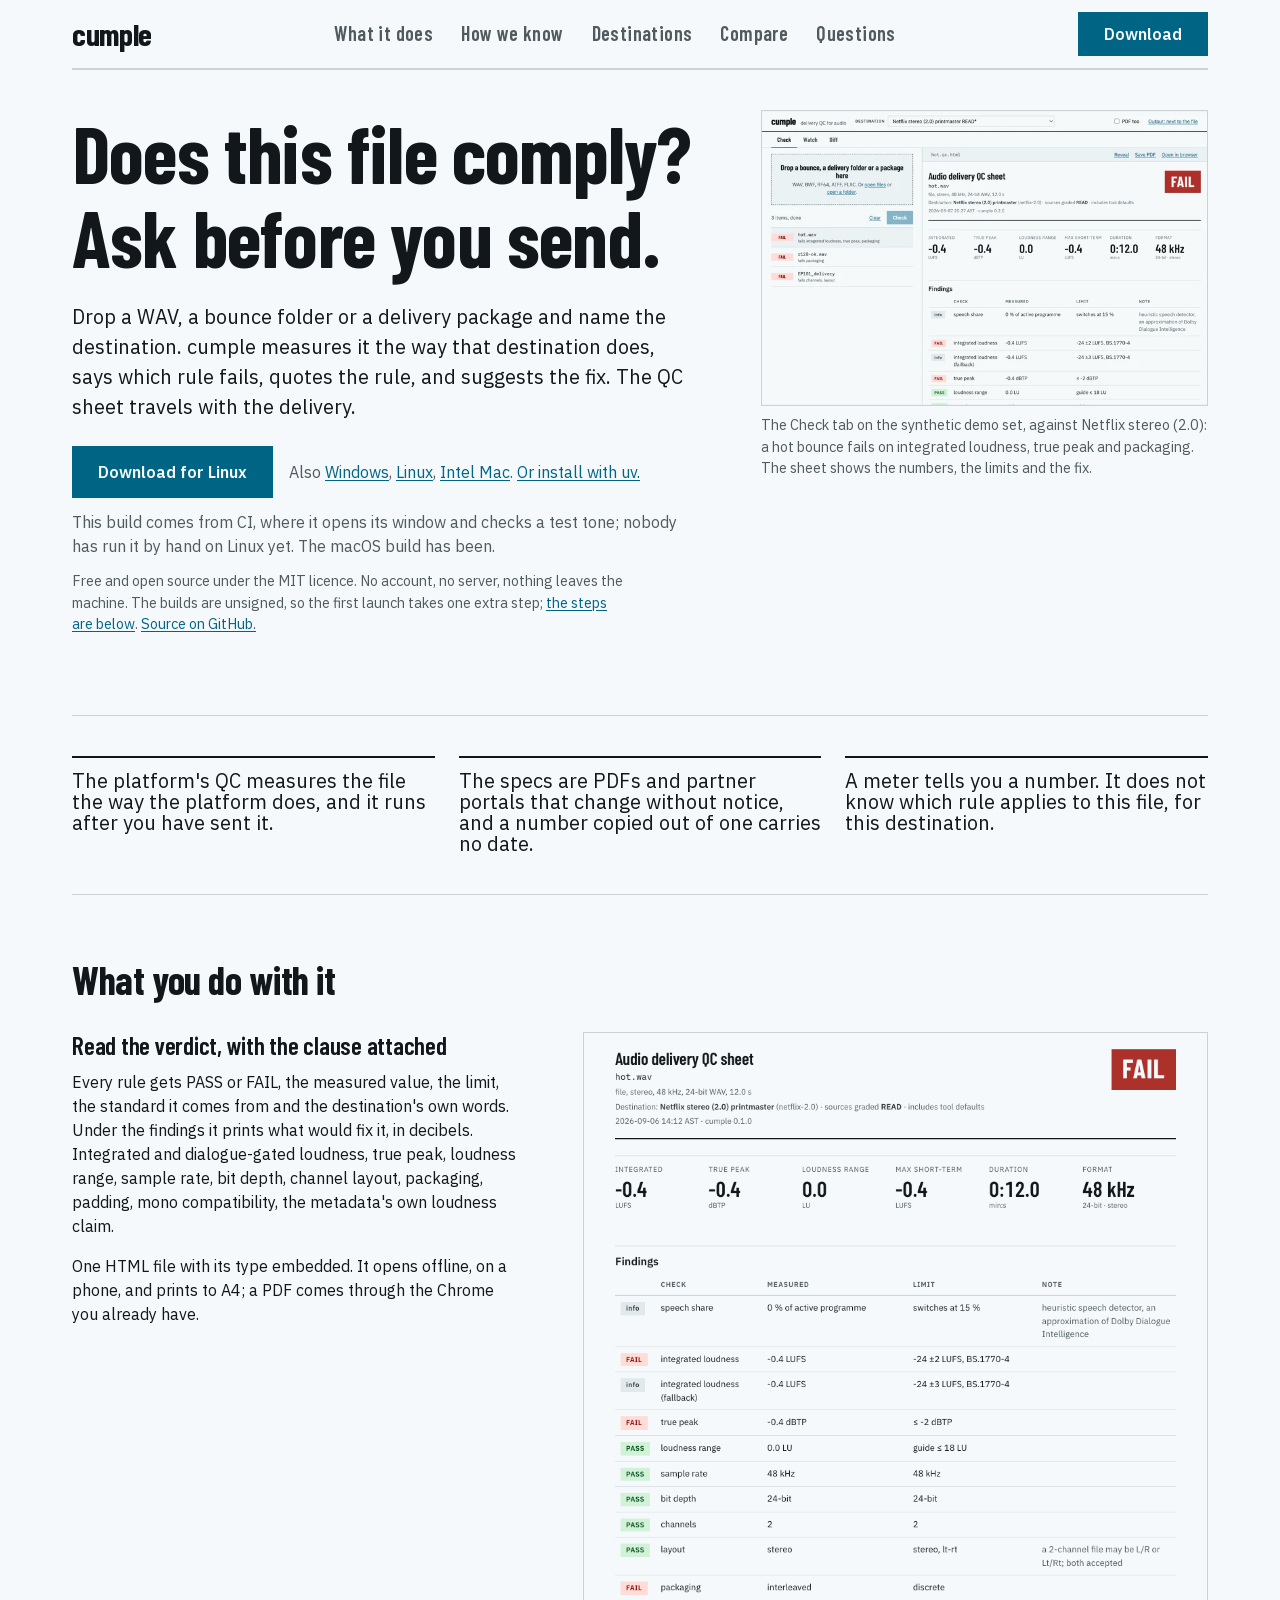
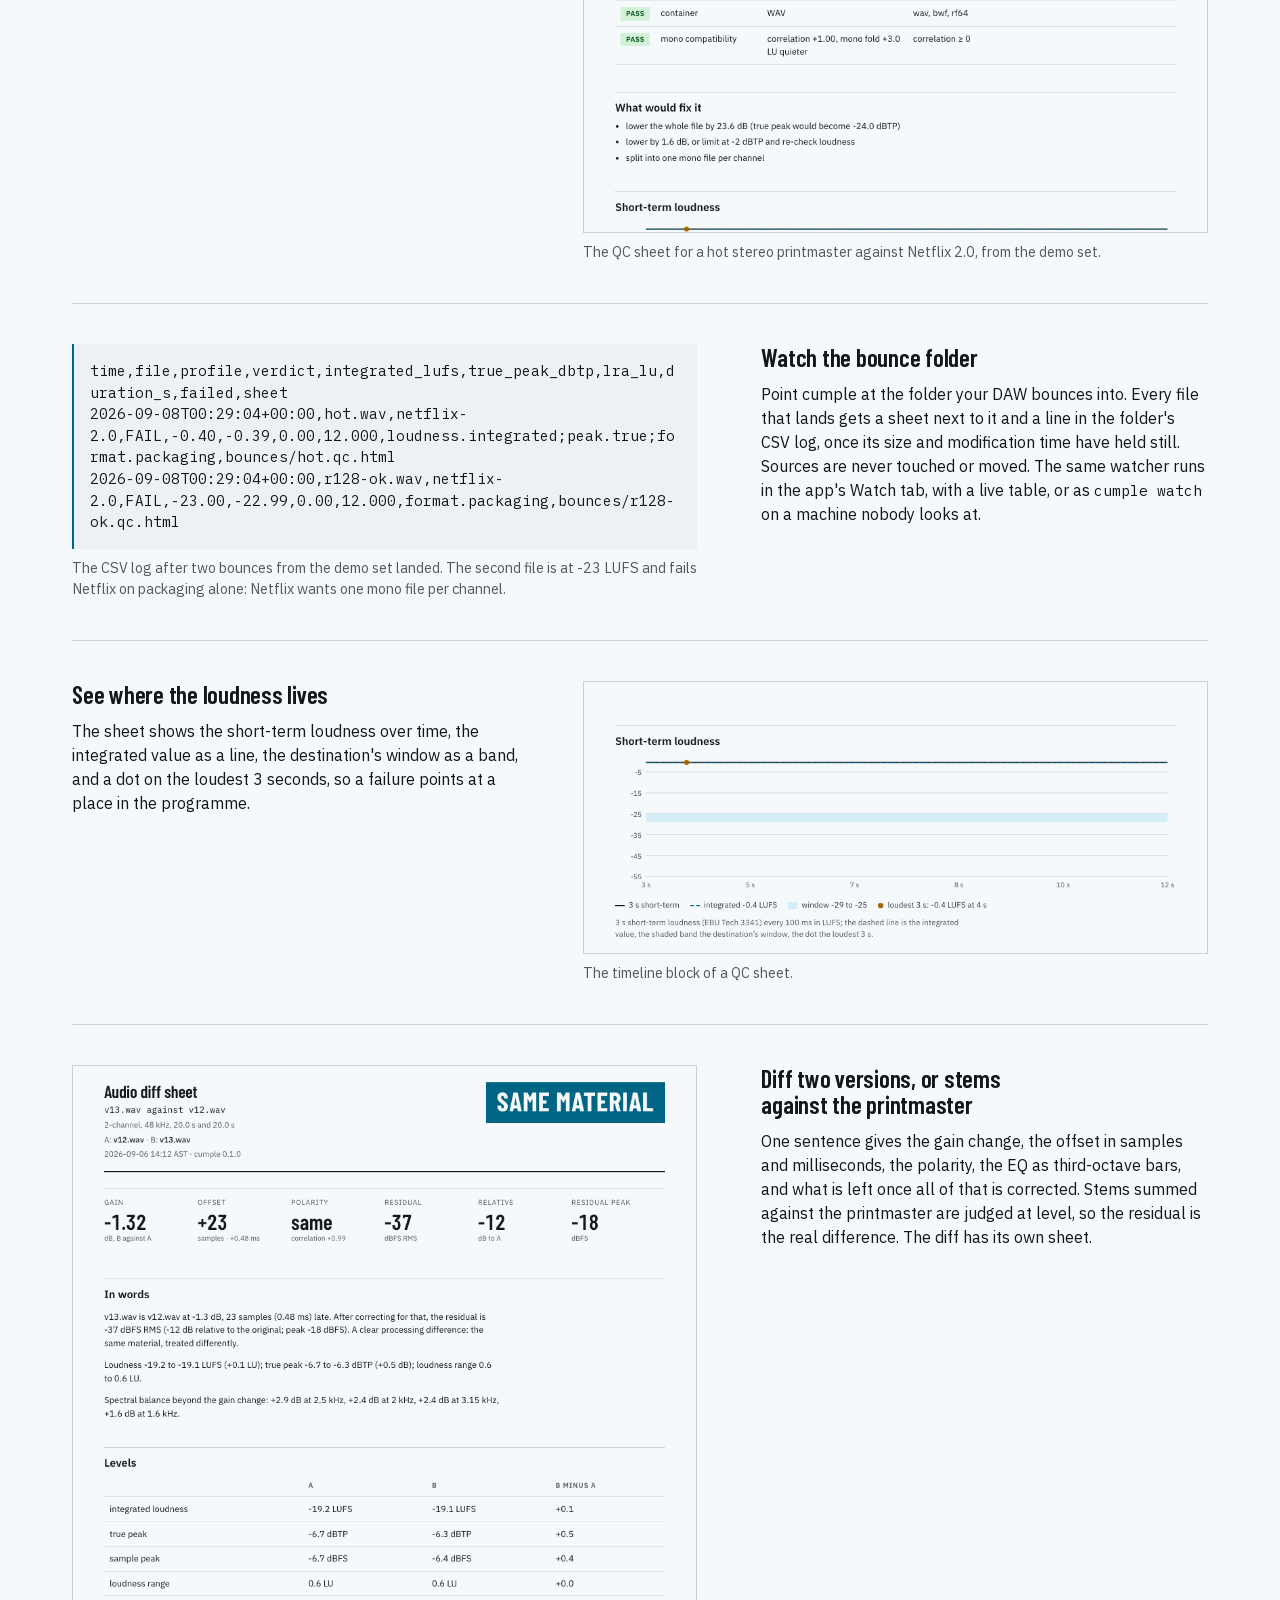
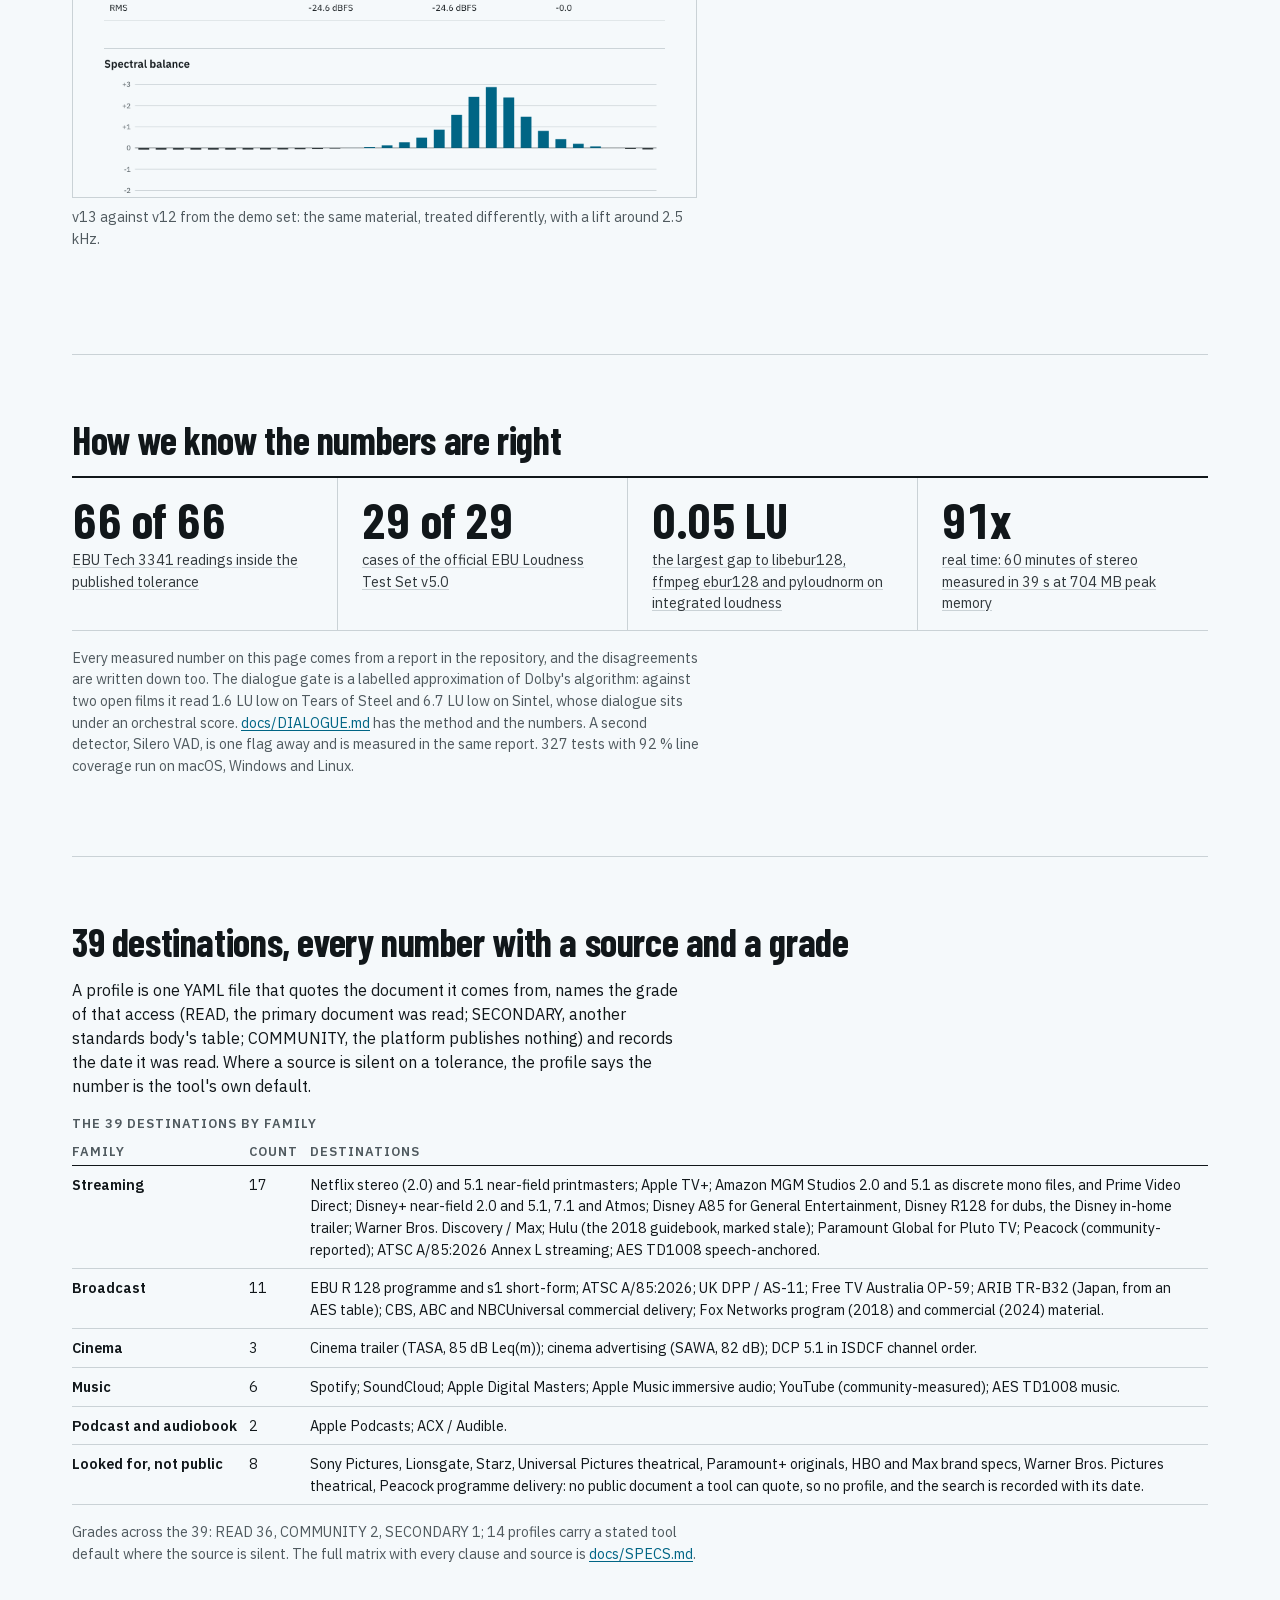
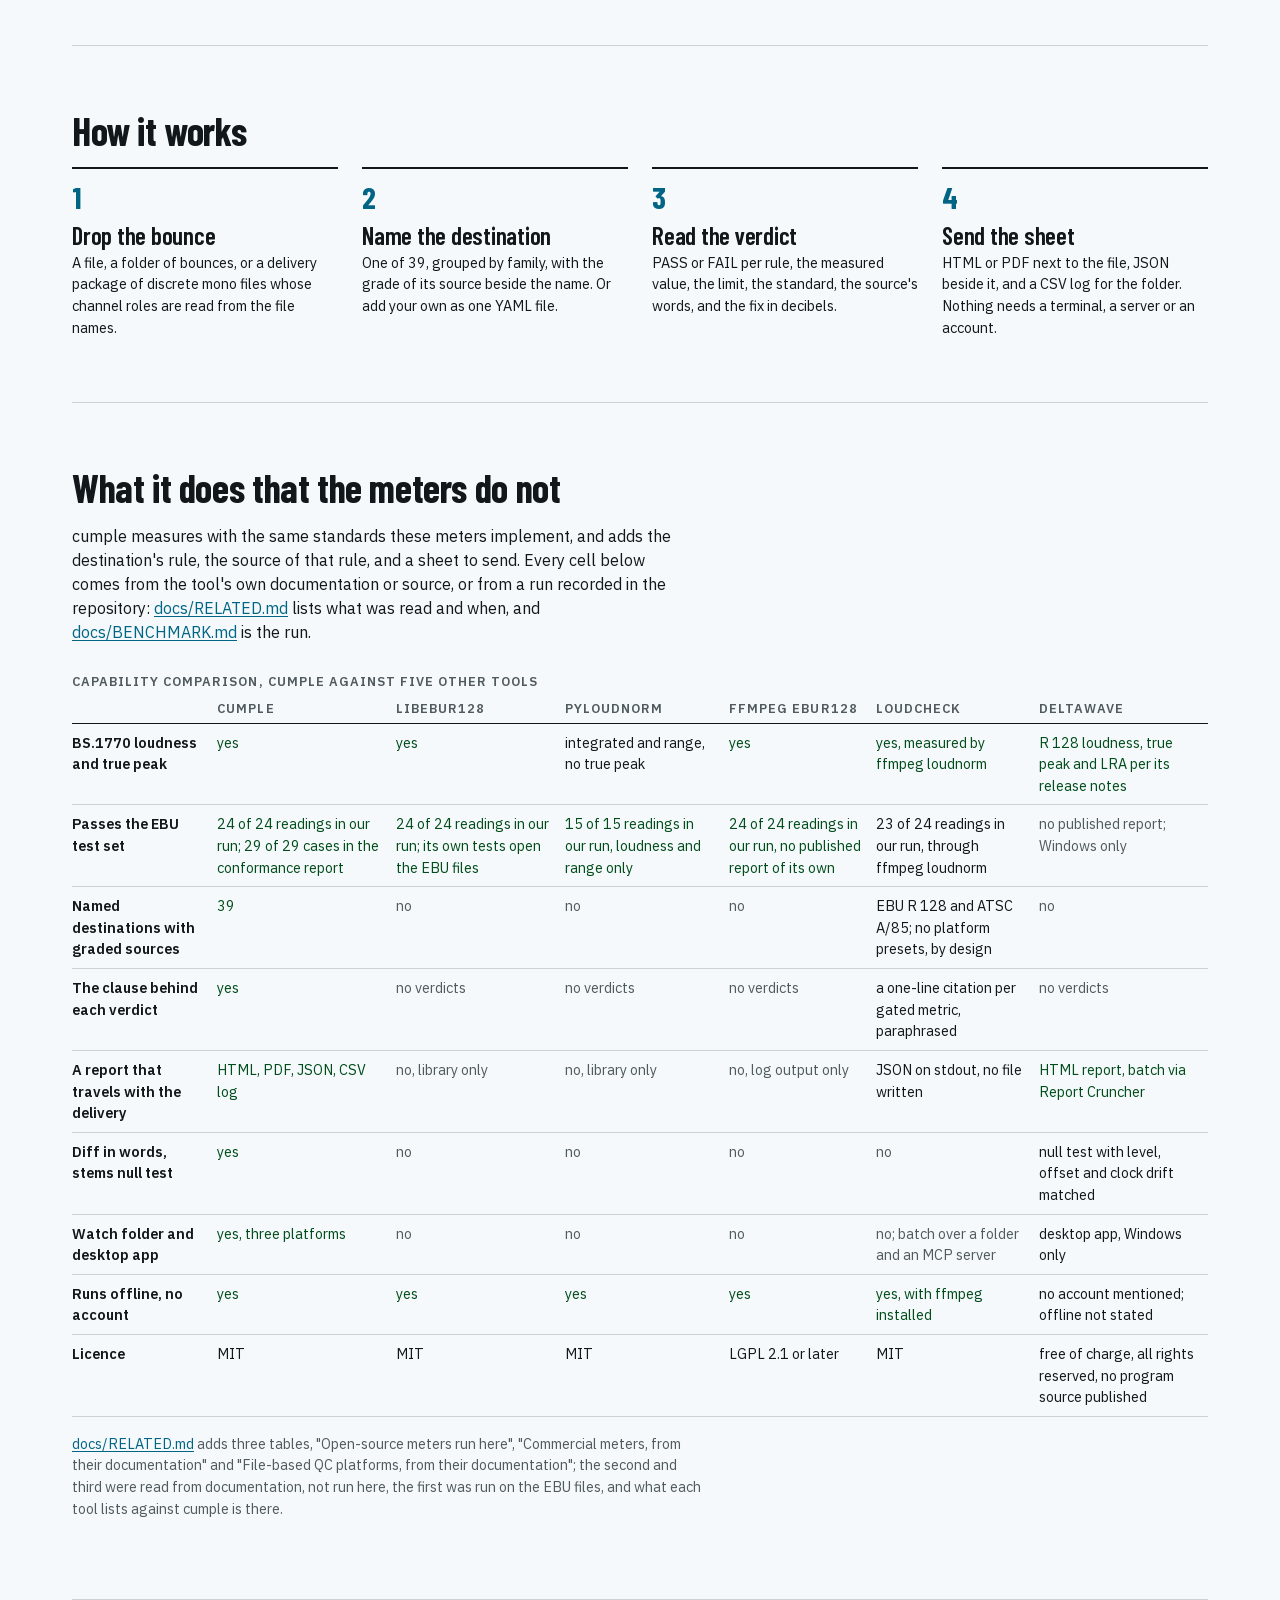
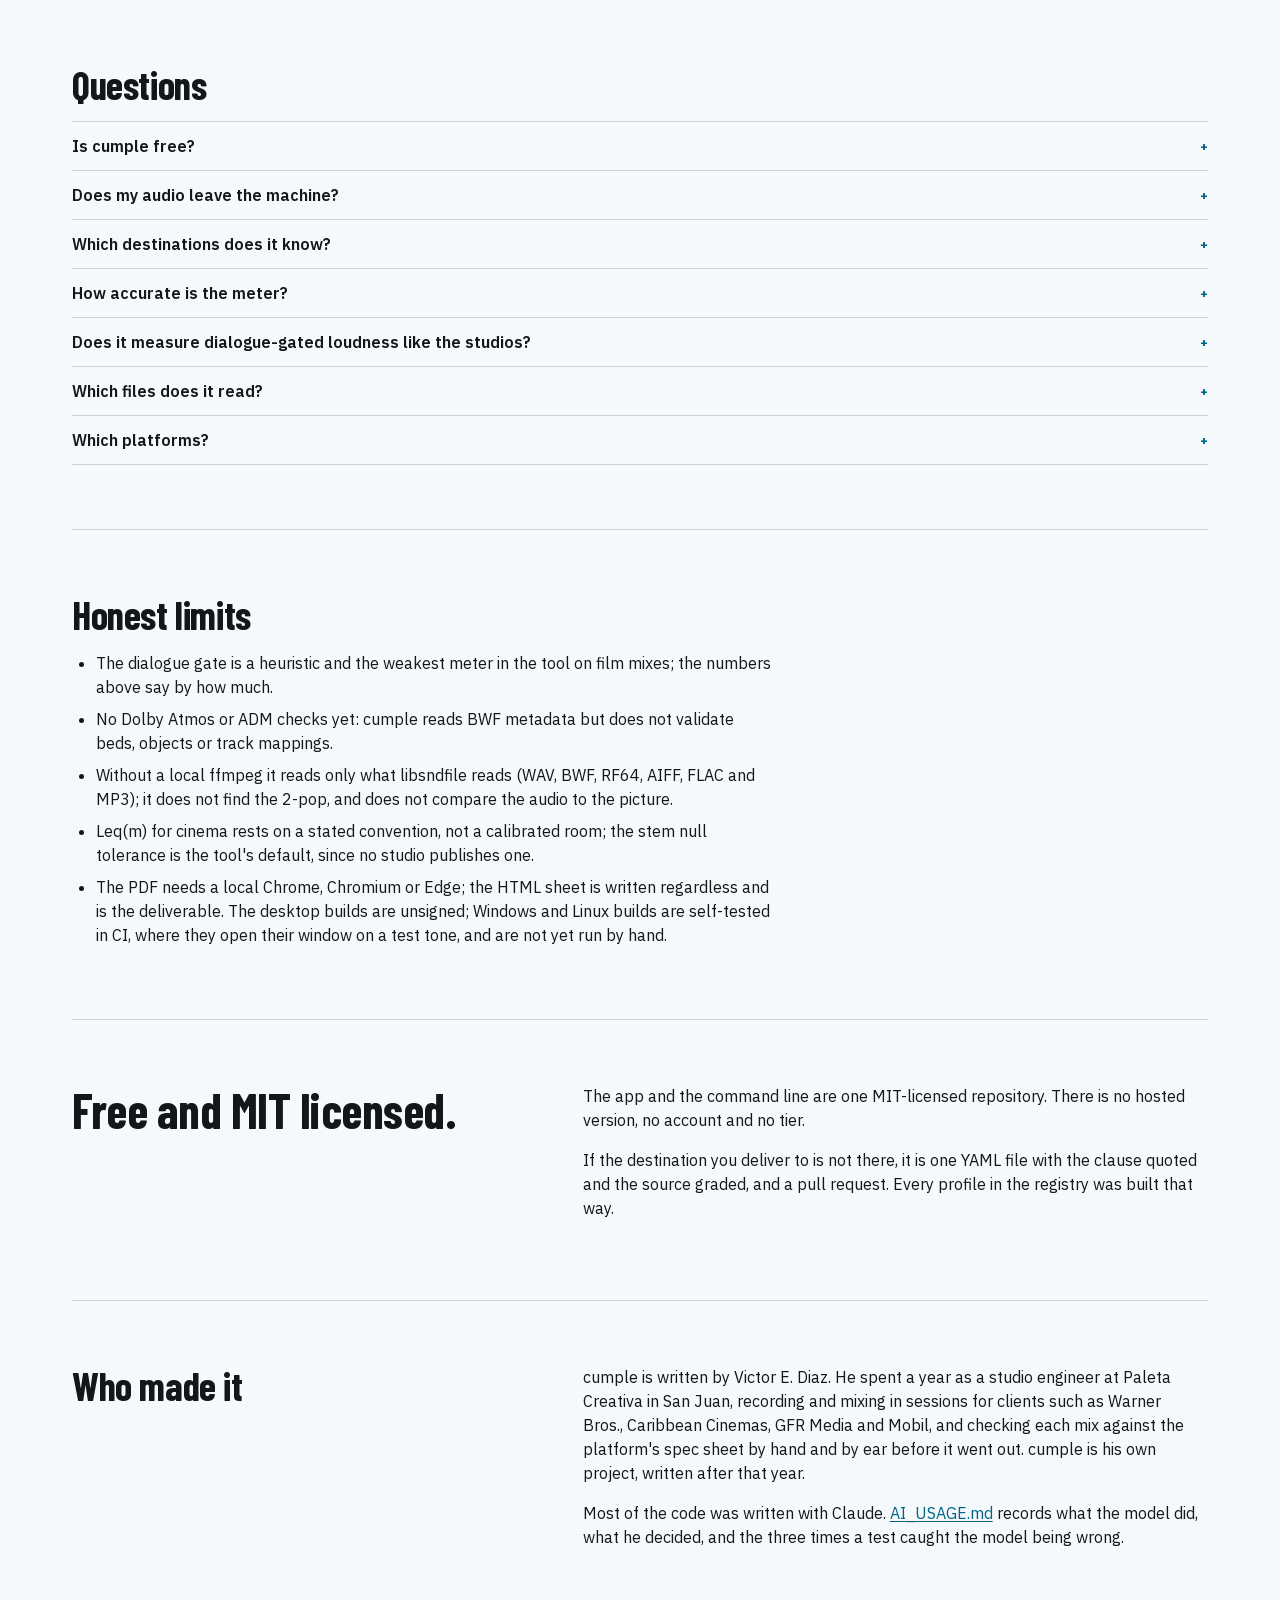
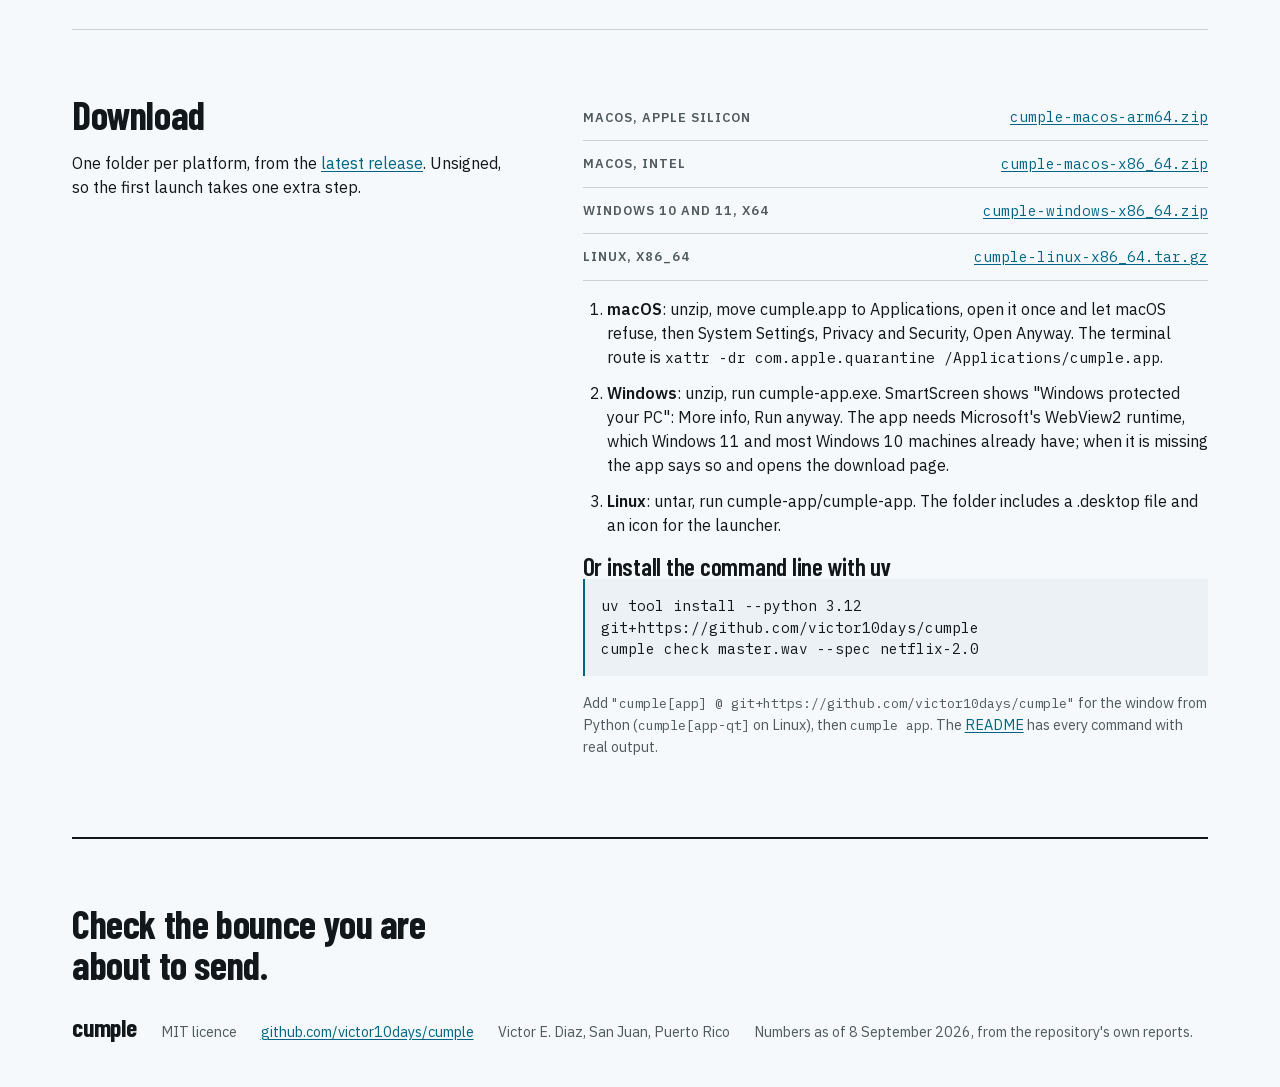
==== commit 5c7ff93f: "Apply the rest of the final review's fix wave: drop the four window pins near a rounding midpoint, s" ====
--- a/site/index.html
+++ b/site/index.html
@@ -337,7 +337,7 @@
     <div><a href="https://github.com/victor10days/cumple/blob/main/docs/BENCHMARK.md"><span class="big">0.05 LU</span> <span class="what">the largest gap to libebur128, ffmpeg ebur128 and pyloudnorm on integrated loudness</span></a></div>
     <div><a href="https://github.com/victor10days/cumple/blob/main/docs/PERF.md" aria-label="91 times real time: 60 minutes of stereo measured in 39 seconds at 704 MB peak memory"><span class="big">91x</span> <span class="what">real time: 60 minutes of stereo measured in 39 s at 704 MB peak memory</span></a></div>
   </div>
-  <p class="note">Every measured number on this page comes from a report in the repository, and the disagreements are written down too. The dialogue gate is a labelled approximation of Dolby's algorithm: against two open films it read 1.6 LU low on Tears of Steel and 6.7 LU low on Sintel, whose dialogue sits under an orchestral score. <a href="https://github.com/victor10days/cumple/blob/main/docs/DIALOGUE.md">docs/DIALOGUE.md</a> has the method and the numbers. A second detector, Silero VAD, is one flag away and is measured in the same report. 323 tests with 91 % line coverage run on macOS, Windows and Linux.</p>
+  <p class="note">Every measured number on this page comes from a report in the repository, and the disagreements are written down too. The dialogue gate is a labelled approximation of Dolby's algorithm: against two open films it read 1.6 LU low on Tears of Steel and 6.7 LU low on Sintel, whose dialogue sits under an orchestral score. <a href="https://github.com/victor10days/cumple/blob/main/docs/DIALOGUE.md">docs/DIALOGUE.md</a> has the method and the numbers. A second detector, Silero VAD, is one flag away and is measured in the same report. 327 tests with 92 % line coverage run on macOS, Windows and Linux.</p>
 </section>
 
 <section aria-labelledby="destinations">
